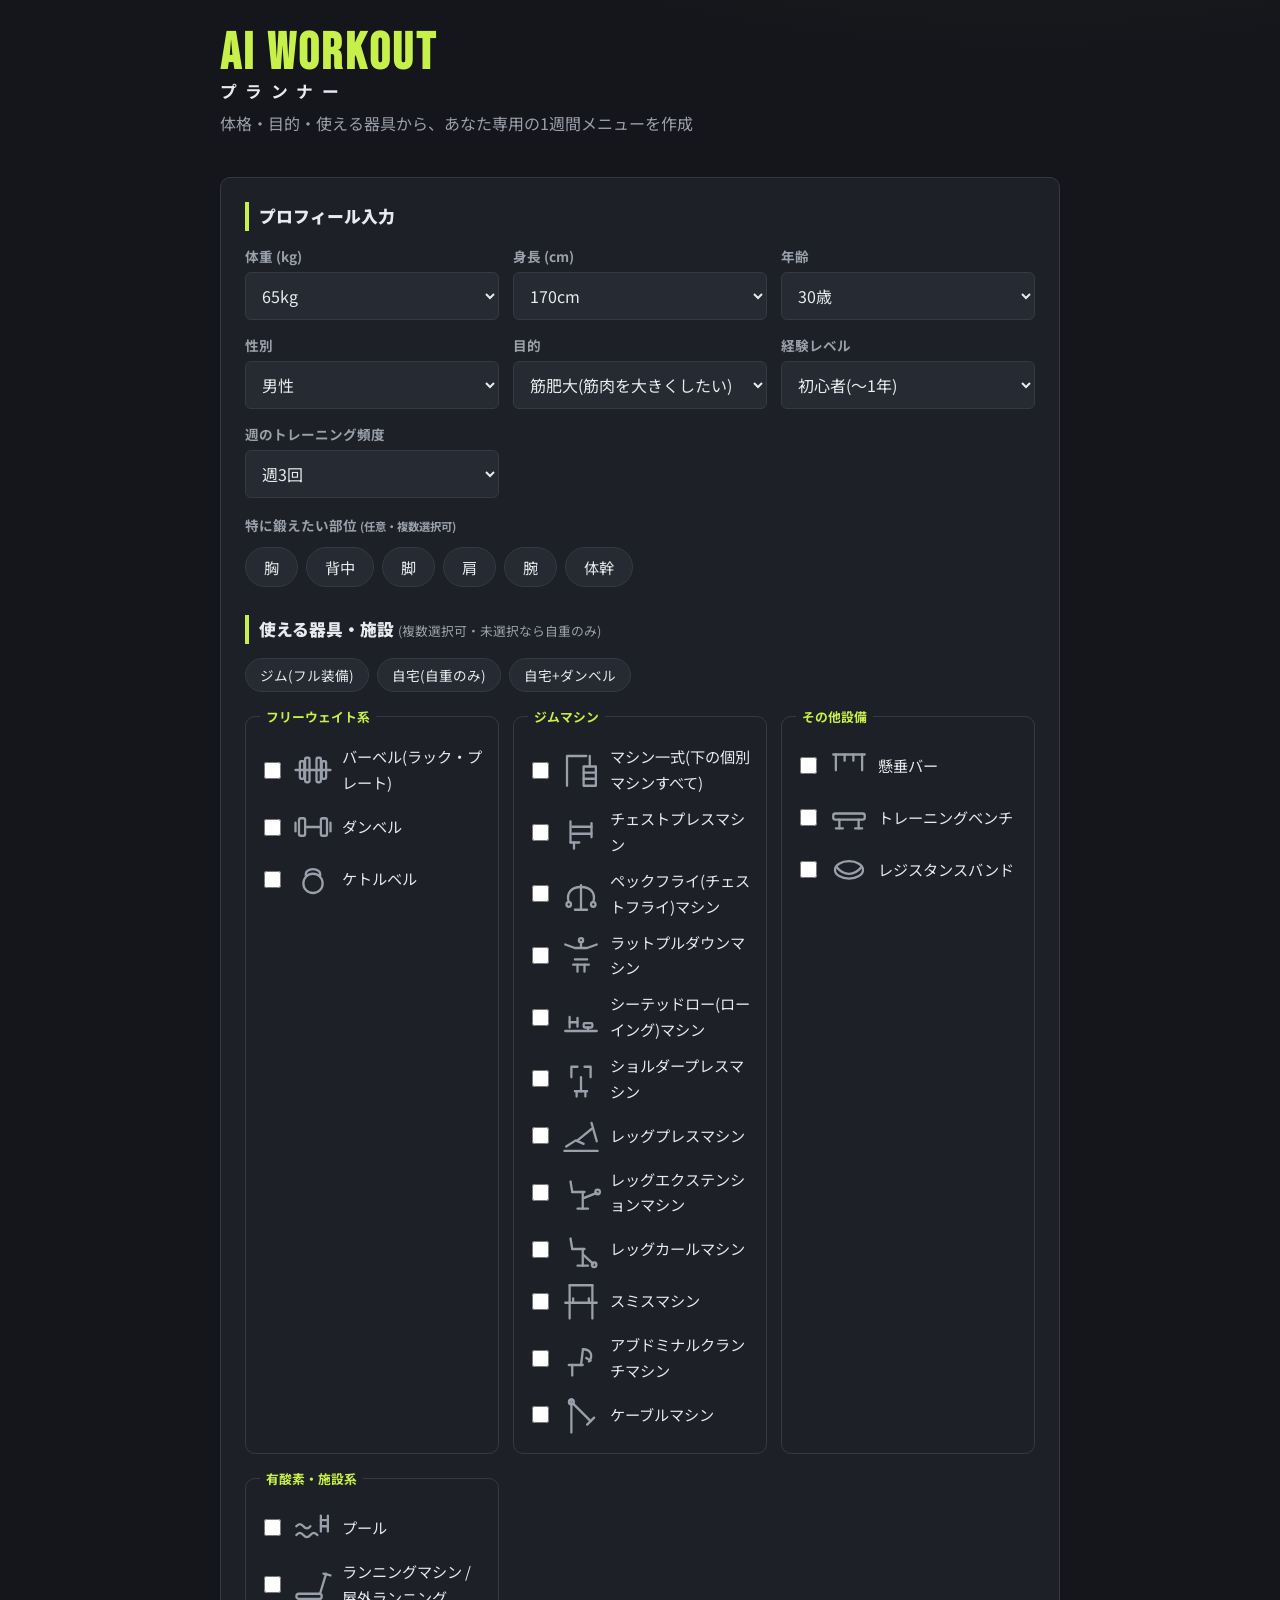
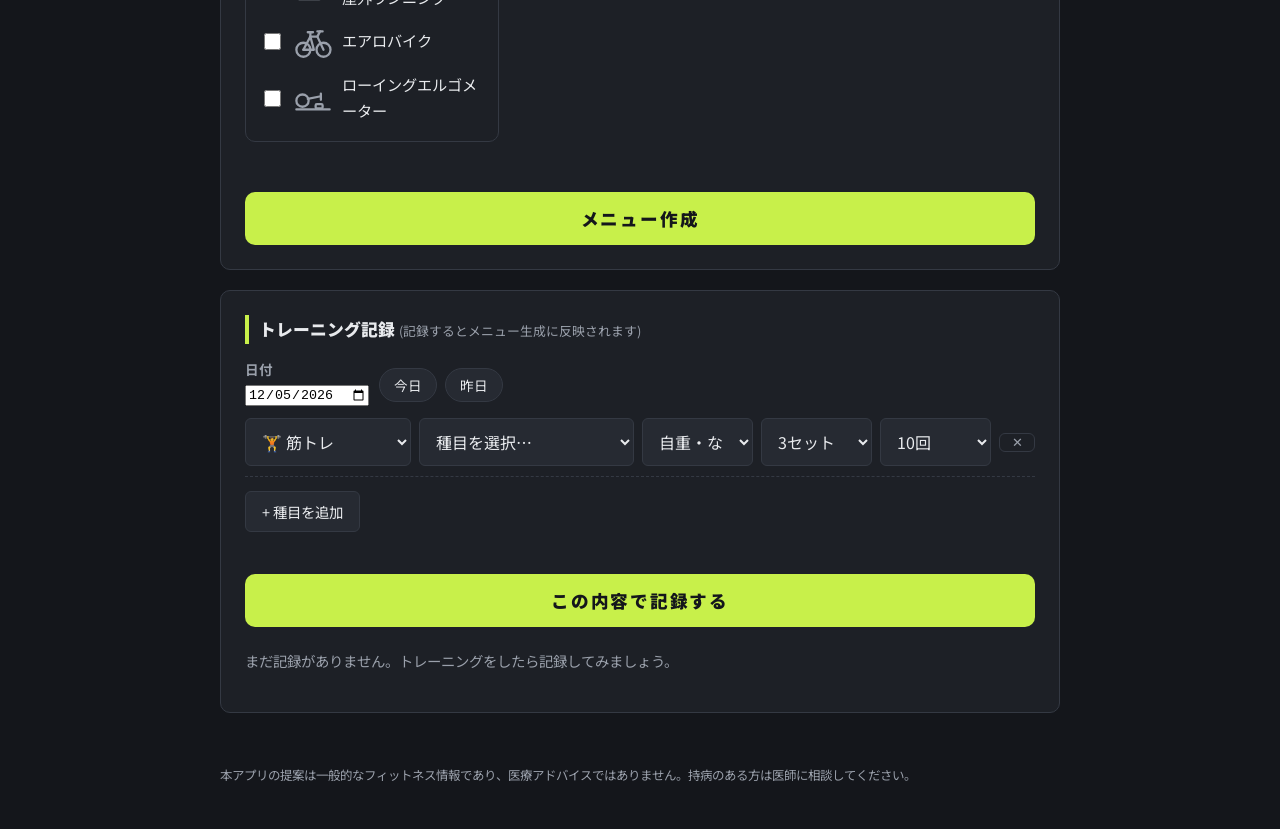
==== index.html @ 16ee168d "生成メニューへの相談・調整機能を追加(選択式・内蔵) - 結果に「メニューの相談・調整」バーを追加:   もっときつく(+1セット)/もっと楽に(−1セット、2〜6でクランプ)/   時間を短く(各日" ====
<!DOCTYPE html>
<html lang="ja">
<head>
  <meta charset="UTF-8">
  <meta name="viewport" content="width=device-width, initial-scale=1.0">
  <title>AIワークアウトプランナー | あなた専用の筋トレメニュー</title>
  <meta name="description" content="体重・身長・目的・使える器具から、AIがあなたに最適な1週間の筋トレメニューを提案します。">
  <link rel="preconnect" href="https://fonts.googleapis.com">
  <link rel="preconnect" href="https://fonts.gstatic.com" crossorigin>
  <link href="https://fonts.googleapis.com/css2?family=Bebas+Neue&family=Noto+Sans+JP:wght@400;500;700;900&display=swap" rel="stylesheet">
  <link rel="stylesheet" href="style.css?v=9">
</head>
<body>
  <header class="site-header">
    <div class="header-inner">
      <h1 class="logo"><span class="logo-en">AI WORKOUT</span><span class="logo-ja">プランナー</span></h1>
    </div>
    <p class="tagline">体格・目的・使える器具から、あなた専用の1週間メニューを作成</p>
  </header>

  <main>
    <form id="menu-form" class="panel" novalidate>
      <h2 class="panel-title">プロフィール入力</h2>

      <div class="field-grid">
        <label class="field">
          <span>体重 (kg)</span>
          <select id="weight"></select>
        </label>
        <label class="field">
          <span>身長 (cm)</span>
          <select id="height"></select>
        </label>
        <label class="field">
          <span>年齢</span>
          <select id="age"></select>
        </label>
        <label class="field">
          <span>性別</span>
          <select id="gender">
            <option value="男性">男性</option>
            <option value="女性">女性</option>
            <option value="その他・回答しない">その他・回答しない</option>
          </select>
        </label>
        <label class="field">
          <span>目的</span>
          <select id="goal">
            <option value="hypertrophy">筋肥大(筋肉を大きくしたい)</option>
            <option value="cut">減量・引き締め</option>
            <option value="strength">筋力・体力向上</option>
            <option value="health">健康維持</option>
          </select>
        </label>
        <label class="field">
          <span>経験レベル</span>
          <select id="level">
            <option value="beginner">初心者(〜1年)</option>
            <option value="intermediate">中級者(1〜3年)</option>
            <option value="advanced">上級者(3年以上)</option>
          </select>
        </label>
        <label class="field">
          <span>週のトレーニング頻度</span>
          <select id="frequency">
            <option value="1">週1回</option>
            <option value="2">週2回</option>
            <option value="3" selected>週3回</option>
            <option value="4">週4回</option>
            <option value="5">週5回</option>
            <option value="6">週6回</option>
            <option value="7">週7回</option>
          </select>
        </label>
      </div>

      <div class="field focus-field">
        <span>特に鍛えたい部位 <small>(任意・複数選択可)</small></span>
        <div id="focus-chips" class="focus-chips"></div>
      </div>

      <h2 class="panel-title">使える器具・施設 <small>(複数選択可・未選択なら自重のみ)</small></h2>
      <div id="preset-buttons" class="preset-bar"></div>
      <div id="equipment-groups" class="equipment-groups"></div>

      <p id="form-error" class="error-msg" role="alert"></p>
      <button type="submit" id="generate-btn" class="primary-btn">メニュー作成</button>
    </form>

    <section class="panel" id="log-section">
      <h2 class="panel-title">トレーニング記録 <small>(記録するとメニュー生成に反映されます)</small></h2>
      <form id="log-form" novalidate>
        <div class="log-date-wrap">
          <label class="field log-date-field">
            <span>日付</span>
            <input type="date" id="log-date">
          </label>
          <div class="date-quick">
            <button type="button" class="preset-btn" data-days-ago="0">今日</button>
            <button type="button" class="preset-btn" data-days-ago="1">昨日</button>
          </div>
        </div>
        <div id="log-entries"></div>
        <button type="button" id="log-add-row" class="secondary-btn">+ 種目を追加</button>
        <p id="log-error" class="error-msg" role="alert"></p>
        <button type="submit" class="primary-btn log-save-btn">この内容で記録する</button>
      </form>
      <div id="log-list" class="log-list"></div>
    </section>
    <datalist id="exercise-names"></datalist>

    <section id="result-section" class="panel" hidden>
      <div class="result-header">
        <h2 class="panel-title">あなたの1週間メニュー</h2>
      </div>
      <div id="result-content" class="result-content"></div>
    </section>
  </main>

  <footer class="site-footer">
    <p>本アプリの提案は一般的なフィットネス情報であり、医療アドバイスではありません。持病のある方は医師に相談してください。</p>
  </footer>

  <script type="module" src="js/app.js?v=9"></script>
</body>
</html>
---- style.css ----
/* AIワークアウトプランナー — アスレチックなダークテーマ */

:root {
  --bg: #14161b;
  --bg-panel: #1d2026;
  --bg-elevated: #262a32;
  --line: #343943;
  --text: #e8eaed;
  --text-dim: #9aa0ab;
  --accent: #c8f04a;        /* エナジーライム */
  --accent-dark: #a5cc2e;
  --accent-ink: #14161b;
  --danger: #ff6b5e;
  --ai: #7cc4ff;
  --radius: 10px;
  font-size: 16px;
}

* { box-sizing: border-box; }

html {
  /* iOS で横向き時などに文字が勝手に拡大され、レイアウト比率が崩れるのを防ぐ */
  -webkit-text-size-adjust: 100%;
  text-size-adjust: 100%;
  /* iOS Safari は body だけでは横はみ出しを抑止できないため html にも指定 */
  overflow-x: hidden;
}

body {
  margin: 0;
  /* 不意の横はみ出しでページ全体が縮小表示(細く見える)されるのを防ぐ */
  overflow-x: hidden;
  background:
    radial-gradient(1200px 500px at 80% -10%, rgba(200, 240, 74, 0.07), transparent 60%),
    var(--bg);
  color: var(--text);
  font-family: "Noto Sans JP", sans-serif;
  line-height: 1.7;
}

/* ---------- ヘッダー ---------- */

.site-header {
  max-width: 880px;
  margin: 0 auto;
  padding: 28px 20px 8px;
}

.header-inner {
  display: flex;
  align-items: flex-start;
  justify-content: space-between;
}

.logo {
  margin: 0;
  display: flex;
  flex-direction: column;
  line-height: 1;
}

.logo-en {
  font-family: "Bebas Neue", "Noto Sans JP", sans-serif;
  font-size: 3.2rem;
  letter-spacing: 0.06em;
  color: var(--accent);
}

.logo-ja {
  font-size: 1.05rem;
  font-weight: 700;
  letter-spacing: 0.5em;
  color: var(--text);
  margin-top: 4px;
}

.tagline {
  margin: 10px 0 0;
  color: var(--text-dim);
}

/* ---------- レイアウト・パネル ---------- */

main {
  max-width: 880px;
  margin: 0 auto;
  padding: 12px 20px 40px;
}

.panel {
  background: var(--bg-panel);
  border: 1px solid var(--line);
  border-radius: var(--radius);
  padding: 24px;
  margin-top: 20px;
}

.panel-title {
  font-size: 1.05rem;
  font-weight: 900;
  margin: 0 0 14px;
  padding-left: 10px;
  border-left: 4px solid var(--accent);
}
.panel-title small { font-weight: 400; color: var(--text-dim); font-size: 0.8rem; }
.panel-title + .panel-title,
.preset-bar { margin-top: 8px; }
form .panel-title:not(:first-child) { margin-top: 28px; }

/* ---------- フォーム ---------- */

.field-grid {
  display: grid;
  grid-template-columns: repeat(auto-fill, minmax(min(220px, 100%), 1fr));
  gap: 14px;
}

.field { display: flex; flex-direction: column; gap: 4px; }
.field > span { font-size: 0.85rem; font-weight: 700; color: var(--text-dim); }

/* どの入力欄も親要素より広がらない(スマホでの横はみ出し防止) */
input, select { max-width: 100%; }

input[type="number"],
input[type="password"],
select {
  background: var(--bg-elevated);
  color: var(--text);
  border: 1px solid var(--line);
  border-radius: 6px;
  padding: 10px 12px;
  font-size: 1rem;
  font-family: inherit;
}
input:focus, select:focus { outline: 2px solid var(--accent); outline-offset: -1px; }

/* 特に鍛えたい部位 */

.focus-field { margin-top: 16px; }
.focus-chips { display: flex; flex-wrap: wrap; gap: 8px; margin-top: 6px; }

.focus-chip {
  background: var(--bg-elevated);
  color: var(--text);
  border: 1px solid var(--line);
  border-radius: 999px;
  padding: 8px 18px;
  font-size: 0.95rem;
  font-family: inherit;
  cursor: pointer;
}
.focus-chip.active {
  background: var(--accent);
  color: var(--accent-ink);
  border-color: var(--accent);
  font-weight: 700;
}

/* 器具選択 */

.preset-bar { display: flex; flex-wrap: wrap; gap: 8px; margin-bottom: 14px; }

.preset-btn {
  background: var(--bg-elevated);
  color: var(--text);
  border: 1px solid var(--line);
  border-radius: 999px;
  padding: 6px 14px;
  font-size: 0.85rem;
  font-family: inherit;
  cursor: pointer;
}
.preset-btn:hover { border-color: var(--accent); color: var(--accent); }

.equipment-groups {
  display: grid;
  grid-template-columns: repeat(auto-fill, minmax(min(250px, 100%), 1fr));
  gap: 14px;
}

.equip-group {
  border: 1px solid var(--line);
  border-radius: var(--radius);
  padding: 12px 14px;
  margin: 0;
}
.equip-group legend {
  font-size: 0.8rem;
  font-weight: 700;
  color: var(--accent);
  padding: 0 6px;
}

.equip-item {
  display: flex;
  align-items: center;
  gap: 8px;
  padding: 5px 0;
  cursor: pointer;
  font-size: 0.95rem;
}
.equip-item input { accent-color: var(--accent); width: 17px; height: 17px; flex-shrink: 0; }
.equip-icon {
  width: 42px;
  height: 42px;
  flex-shrink: 0;
  color: var(--text-dim);
  display: flex;
  align-items: center;
  justify-content: center;
}
.equip-icon svg { width: 100%; height: 100%; }
.equip-item:has(input:checked) .equip-icon { color: var(--accent); }
.equip-text { flex: 1; }
/* チェック時に行をハイライトして選択状態を分かりやすく */
.equip-item:has(input:checked) {
  background: rgba(200, 240, 74, 0.1);
  border-radius: 6px;
  margin: 0 -6px;
  padding: 5px 6px;
}

/* ボタン */

.primary-btn {
  display: block;
  width: 100%;
  margin-top: 22px;
  background: var(--accent);
  color: var(--accent-ink);
  border: none;
  border-radius: var(--radius);
  padding: 14px;
  font-size: 1.1rem;
  font-weight: 900;
  font-family: inherit;
  letter-spacing: 0.1em;
  cursor: pointer;
}
.primary-btn:hover { background: var(--accent-dark); }
.primary-btn:disabled { opacity: 0.5; cursor: wait; }

.secondary-btn {
  background: var(--bg-elevated);
  color: var(--text);
  border: 1px solid var(--line);
  border-radius: 6px;
  padding: 9px 16px;
  font-family: inherit;
  font-size: 0.9rem;
  cursor: pointer;
}
.secondary-btn:hover { border-color: var(--accent); }

.error-msg { color: var(--danger); font-weight: 700; min-height: 1em; margin: 12px 0 0; }

/* ---------- 結果表示 ---------- */

.result-header { display: flex; align-items: center; justify-content: space-between; gap: 10px; }

.summary-cards { display: flex; gap: 12px; flex-wrap: wrap; margin-bottom: 6px; }

.card {
  flex: 1 1 160px;
  background: var(--bg-elevated);
  border: 1px solid var(--line);
  border-radius: var(--radius);
  padding: 14px 16px;
  display: flex;
  flex-direction: column;
}
.card-label { font-size: 0.75rem; color: var(--text-dim); font-weight: 700; }
.card-value { font-family: "Bebas Neue", sans-serif; font-size: 2.2rem; color: var(--accent); line-height: 1.1; }
.card-value.small { font-family: "Noto Sans JP", sans-serif; font-size: 1.15rem; font-weight: 900; color: var(--text); padding-top: 8px; }
.card-sub { font-size: 0.8rem; color: var(--text-dim); }

.day-block { margin-top: 20px; }
.day-block h3 {
  font-size: 1rem;
  margin: 0 0 8px;
  color: var(--accent);
  border-bottom: 1px solid var(--line);
  padding-bottom: 6px;
}

.result-content table {
  width: 100%;
  border-collapse: collapse;
  font-size: 0.92rem;
  margin: 8px 0;
}
.result-content th, .result-content td {
  text-align: left;
  padding: 8px 10px;
  border-bottom: 1px solid var(--line);
  overflow-wrap: anywhere;
}
.result-content th { color: var(--text-dim); font-size: 0.8rem; }
.result-content tr:hover td { background: rgba(255, 255, 255, 0.02); }

.focus-note {
  background: rgba(200, 240, 74, 0.07);
  border-left: 3px solid var(--accent);
  padding: 8px 12px;
  border-radius: 0 6px 6px 0;
  font-size: 0.88rem;
  margin: 10px 0 4px;
}
.focus-star { color: var(--accent); }

/* メニューの相談・調整バー */
.consult-bar {
  background: var(--bg-elevated);
  border: 1px solid var(--line);
  border-radius: var(--radius);
  padding: 12px 14px;
  margin: 14px 0 4px;
}
.consult-label { font-size: 0.85rem; font-weight: 700; color: var(--text-dim); }
.consult-btns { display: flex; flex-wrap: wrap; gap: 8px; margin-top: 8px; }
.consult-btn {
  background: var(--bg-panel);
  color: var(--text);
  border: 1px solid var(--line);
  border-radius: 999px;
  padding: 7px 14px;
  font-size: 0.88rem;
  font-family: inherit;
  cursor: pointer;
}
.consult-btn:hover { border-color: var(--accent); color: var(--accent); }
.consult-hint { margin: 8px 0 0; font-size: 0.78rem; color: var(--text-dim); }

/* 種目の差し替えボタン */
.swap-btn {
  background: transparent;
  color: var(--text-dim);
  border: 1px solid var(--line);
  border-radius: 50%;
  width: 26px;
  height: 26px;
  font-size: 0.85rem;
  line-height: 1;
  cursor: pointer;
  vertical-align: middle;
}
.swap-btn:hover { color: var(--accent); border-color: var(--accent); }

.day-record-btn { margin-top: 10px; }

.cardio-note {
  background: rgba(124, 196, 255, 0.08);
  border-left: 3px solid var(--ai);
  padding: 8px 12px;
  border-radius: 0 6px 6px 0;
  font-size: 0.92rem;
}

.advice ul { padding-left: 20px; margin: 6px 0; }
.advice li { margin: 6px 0; }

.result-content h2, .result-content h3 { color: var(--accent); margin: 20px 0 8px; }
.result-content h4 { margin: 14px 0 6px; }
.result-content p { margin: 8px 0; }

/* ---------- トレーニング記録 ---------- */

.log-date-wrap {
  display: flex;
  align-items: flex-end;
  gap: 10px;
  flex-wrap: wrap;
  margin-bottom: 12px;
}
.log-date-field { max-width: 220px; }
.date-quick { display: flex; gap: 8px; padding-bottom: 4px; }

.log-row {
  display: flex;
  flex-wrap: wrap;
  align-items: center;
  gap: 8px;
  margin-bottom: 10px;
  padding-bottom: 10px;
  border-bottom: 1px dashed var(--line);
}
.log-row input,
.log-row select { min-width: 0; }
.log-track { flex: 0 0 auto; }
.log-name,
.log-name-custom { flex: 1 1 160px; }
.log-fields { display: flex; flex-wrap: wrap; gap: 8px; flex: 2 1 240px; min-width: 0; }
/* width: 0 + flex-grow で行幅を等分する。
   iOS Safari は入力欄の固有幅(約150px)を min-width: 0 だけでは縮めず、
   3欄合計が画面幅を超えてページ全体が縮小表示される原因になっていた */
.log-fields input,
.log-fields select { flex: 1 1 0; width: 0; min-width: 0; }

.row-delete {
  background: transparent;
  color: var(--text-dim);
  border: 1px solid var(--line);
  border-radius: 6px;
  width: 36px;
  cursor: pointer;
}
.row-delete:hover { color: var(--danger); border-color: var(--danger); }

#log-add-row { margin-top: 4px; }
.log-save-btn { margin-top: 14px; }

.log-list { margin-top: 22px; }
.log-list-title { font-size: 0.9rem; color: var(--text-dim); margin: 0 0 8px; }
.log-empty { color: var(--text-dim); font-size: 0.9rem; }

.log-item {
  display: flex;
  align-items: center;
  gap: 10px;
  background: var(--bg-elevated);
  border: 1px solid var(--line);
  border-radius: var(--radius);
  padding: 10px 12px;
  margin-bottom: 8px;
}
.log-item-body { flex: 1; min-width: 0; overflow-wrap: anywhere; }
.log-item-date { font-weight: 700; color: var(--accent); margin-right: 10px; }
.log-item-summary { font-size: 0.88rem; color: var(--text-dim); }
.log-item-delete { flex-shrink: 0; height: 32px; }

.history-summary {
  background: rgba(200, 240, 74, 0.07);
  border: 1px solid rgba(200, 240, 74, 0.3);
  border-radius: var(--radius);
  padding: 12px 16px;
  margin: 14px 0 4px;
  font-size: 0.9rem;
}
.history-summary ul { margin: 6px 0 0; padding-left: 18px; }
.history-summary li { margin: 2px 0; }

.ex-note { color: var(--ai); font-size: 0.78rem; }

.rep-scheme {
  background: var(--bg-elevated);
  border-left: 3px solid var(--accent);
  padding: 10px 14px;
  border-radius: 0 6px 6px 0;
  font-size: 0.88rem;
  color: var(--text-dim);
  margin: 14px 0 4px;
}

@media (max-width: 560px) {
  .log-name,
  .log-name-custom { flex-basis: 100%; }
  .log-fields { flex-basis: 100%; }
}

/* ---------- フッター ---------- */

.site-footer {
  max-width: 880px;
  margin: 0 auto;
  padding: 0 20px 30px;
  color: var(--text-dim);
  font-size: 0.78rem;
}

@media (max-width: 560px) {
  .logo-en { font-size: 2.4rem; }
  .panel { padding: 18px 14px; }
}
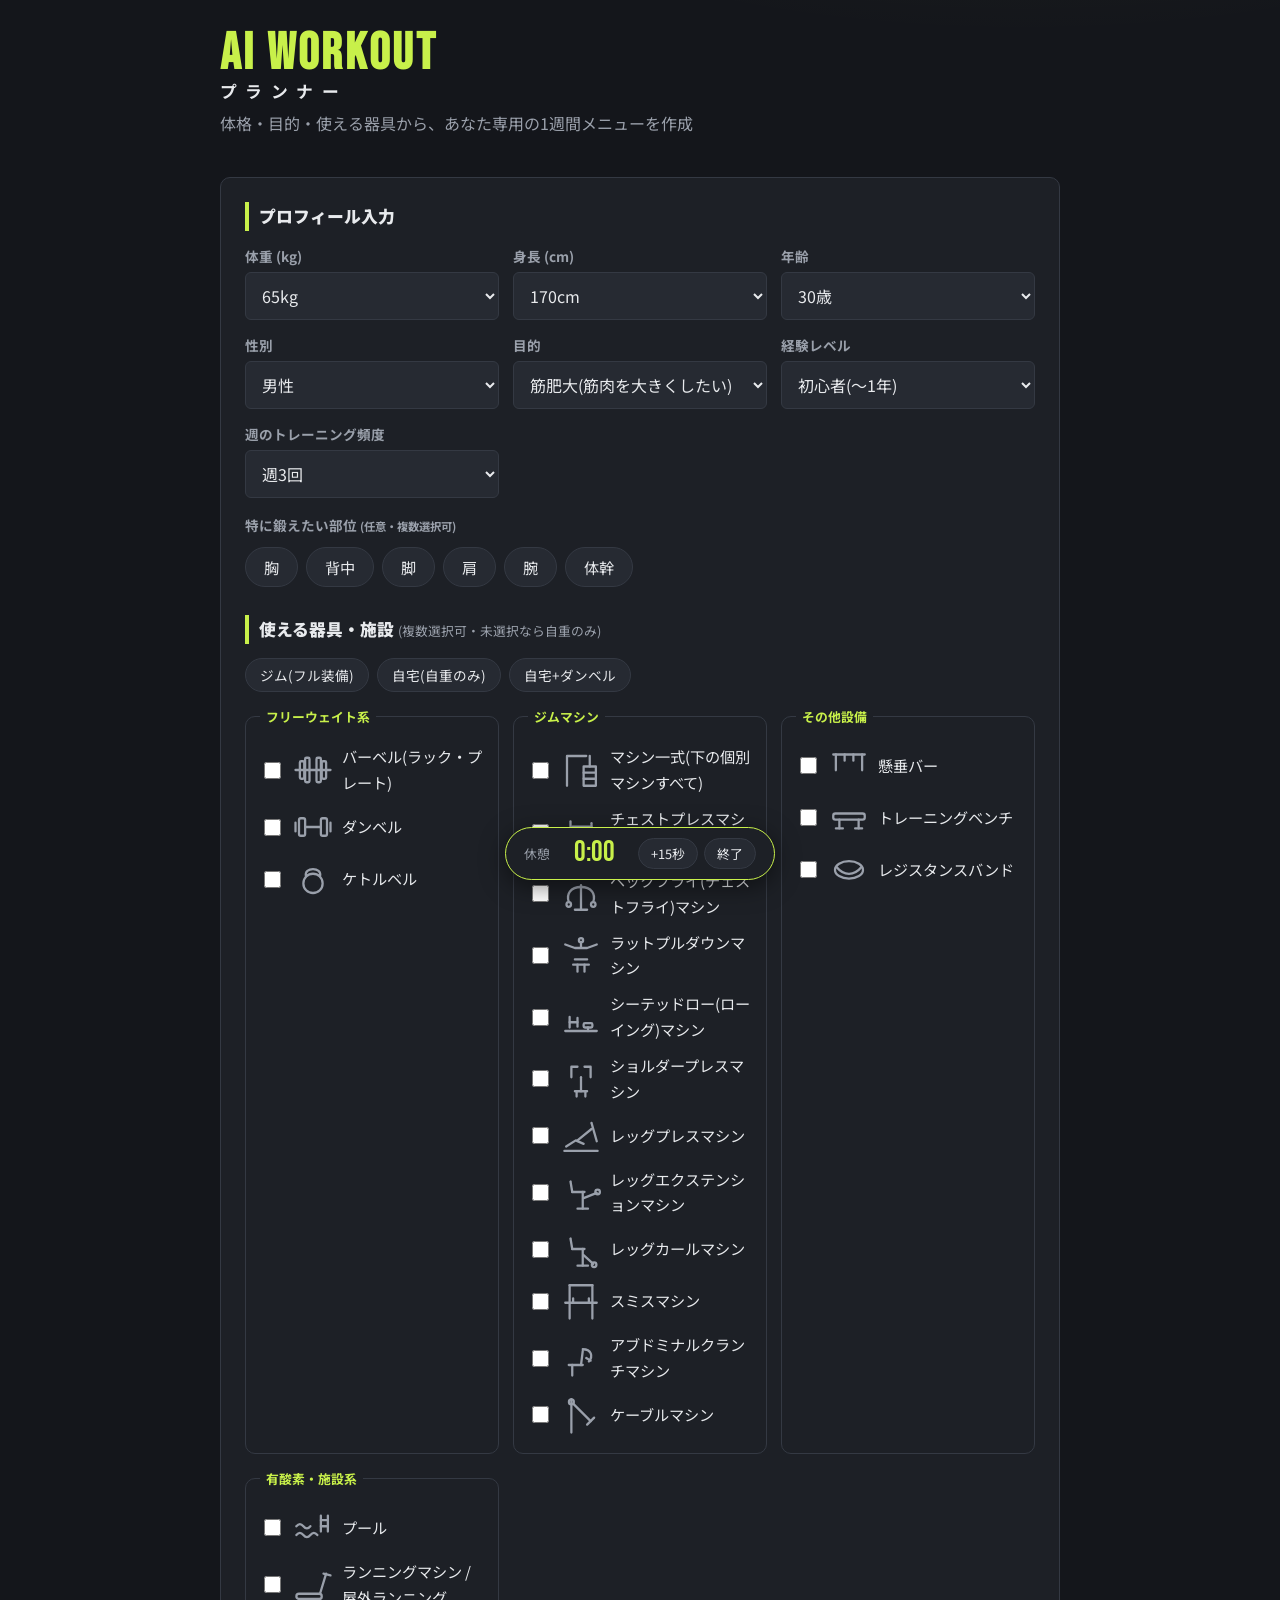
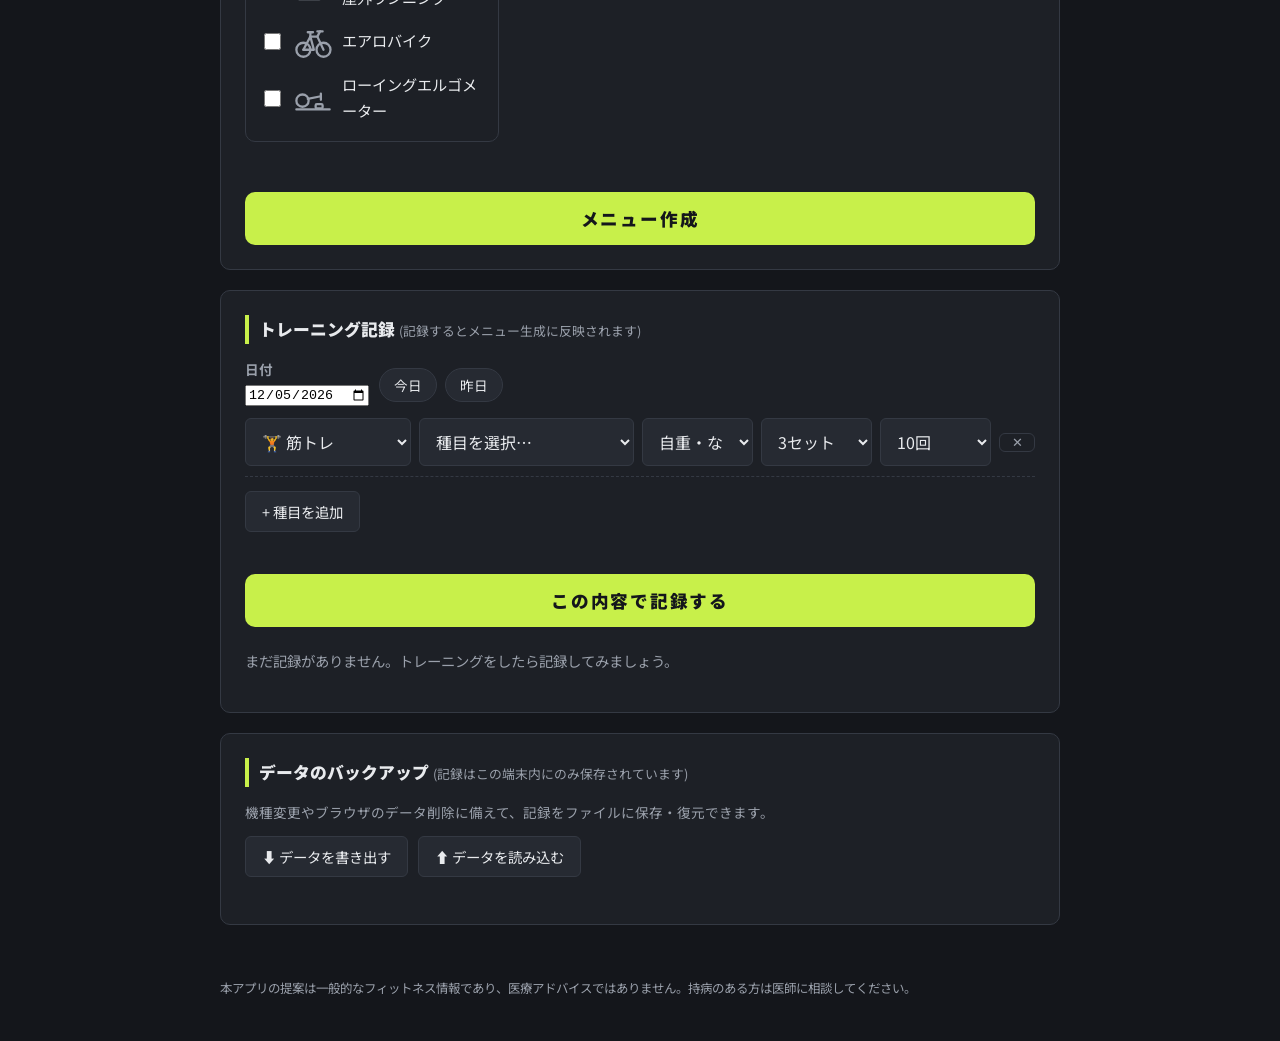
==== commit c93d7313: "提案機能を一括追加: 進捗可視化・PWA・タイマー・解説など - プロフィールの記憶: 前回入力(体格/目的/器具/強化部位)を保存し次回復元 - 進捗・可視化セクション: 総回数/連続週/今週のサマ" ====
--- a/index.html
+++ b/index.html
@@ -5,10 +5,17 @@
   <meta name="viewport" content="width=device-width, initial-scale=1.0">
   <title>AIワークアウトプランナー | あなた専用の筋トレメニュー</title>
   <meta name="description" content="体重・身長・目的・使える器具から、AIがあなたに最適な1週間の筋トレメニューを提案します。">
+  <meta name="theme-color" content="#14161b">
+  <link rel="manifest" href="manifest.webmanifest">
+  <link rel="icon" href="icon.svg" type="image/svg+xml">
+  <link rel="apple-touch-icon" href="icon.svg">
+  <meta name="apple-mobile-web-app-capable" content="yes">
+  <meta name="apple-mobile-web-app-status-bar-style" content="black-translucent">
+  <meta name="apple-mobile-web-app-title" content="ワークアウト">
   <link rel="preconnect" href="https://fonts.googleapis.com">
   <link rel="preconnect" href="https://fonts.gstatic.com" crossorigin>
   <link href="https://fonts.googleapis.com/css2?family=Bebas+Neue&family=Noto+Sans+JP:wght@400;500;700;900&display=swap" rel="stylesheet">
-  <link rel="stylesheet" href="style.css?v=9">
+  <link rel="stylesheet" href="style.css?v=10">
 </head>
 <body>
   <header class="site-header">
@@ -109,6 +116,42 @@
     </section>
     <datalist id="exercise-names"></datalist>
 
+    <section class="panel" id="progress-section" hidden>
+      <h2 class="panel-title">進捗・記録の可視化</h2>
+
+      <div id="streak-cards" class="summary-cards"></div>
+      <div id="badges" class="badges"></div>
+
+      <h3 class="sub-title">トレーニングカレンダー(直近8週)</h3>
+      <div id="calendar" class="calendar"></div>
+
+      <h3 class="sub-title">種目の重量推移</h3>
+      <select id="chart-exercise" class="chart-select" aria-label="グラフに表示する種目"></select>
+      <div id="exercise-chart" class="chart-box"></div>
+
+      <h3 class="sub-title">体重の推移</h3>
+      <form id="bodyweight-form" class="bw-form">
+        <select id="bw-date-quick" aria-label="日付">
+          <option value="0">今日</option>
+          <option value="1">昨日</option>
+        </select>
+        <select id="bw-value" aria-label="体重"></select>
+        <button type="submit" class="secondary-btn">体重を記録</button>
+      </form>
+      <div id="bodyweight-chart" class="chart-box"></div>
+    </section>
+
+    <section class="panel" id="backup-section">
+      <h2 class="panel-title">データのバックアップ <small>(記録はこの端末内にのみ保存されています)</small></h2>
+      <p class="backup-desc">機種変更やブラウザのデータ削除に備えて、記録をファイルに保存・復元できます。</p>
+      <div class="backup-btns">
+        <button type="button" id="export-btn" class="secondary-btn">⬇ データを書き出す</button>
+        <button type="button" id="import-btn" class="secondary-btn">⬆ データを読み込む</button>
+        <input type="file" id="import-file" accept="application/json" hidden>
+      </div>
+      <p id="backup-msg" class="backup-msg"></p>
+    </section>
+
     <section id="result-section" class="panel" hidden>
       <div class="result-header">
         <h2 class="panel-title">あなたの1週間メニュー</h2>
@@ -121,6 +164,15 @@
     <p>本アプリの提案は一般的なフィットネス情報であり、医療アドバイスではありません。持病のある方は医師に相談してください。</p>
   </footer>
 
-  <script type="module" src="js/app.js?v=9"></script>
+  <div id="rest-timer" class="rest-timer" hidden>
+    <span class="rest-timer-label">休憩</span>
+    <span id="rest-timer-time" class="rest-timer-time">0:00</span>
+    <div class="rest-timer-actions">
+      <button type="button" id="rest-add" class="rest-mini">+15秒</button>
+      <button type="button" id="rest-close" class="rest-mini">終了</button>
+    </div>
+  </div>
+
+  <script type="module" src="js/app.js?v=10"></script>
 </body>
 </html>
--- a/style.css
+++ b/style.css
@@ -471,3 +471,104 @@
   .logo-en { font-size: 2.4rem; }
   .panel { padding: 18px 14px; }
 }
+
+/* ---------- 進捗・可視化 ---------- */
+.sub-title { font-size: 0.95rem; font-weight: 700; color: var(--text); margin: 22px 0 8px; }
+
+.badges { display: flex; flex-wrap: wrap; gap: 8px; margin-top: 10px; }
+.badge-chip {
+  font-size: 0.82rem;
+  border-radius: 999px;
+  padding: 6px 12px;
+  border: 1px solid var(--line);
+}
+.badge-chip.got { background: rgba(200, 240, 74, 0.12); color: var(--accent); border-color: var(--accent); }
+.badge-chip.locked { color: var(--text-dim); opacity: 0.55; }
+
+.calendar { font-size: 0.8rem; }
+.cal-head, .cal-row { display: grid; grid-template-columns: repeat(7, 1fr); gap: 4px; }
+.cal-head { margin-bottom: 4px; }
+.cal-head span { text-align: center; color: var(--text-dim); font-size: 0.72rem; }
+.cal-row { margin-bottom: 4px; }
+.cal-cell {
+  aspect-ratio: 1 / 1;
+  display: flex;
+  align-items: center;
+  justify-content: center;
+  border-radius: 5px;
+  font-size: 0.72rem;
+  font-weight: 700;
+  color: var(--accent-ink);
+}
+.cal-cell.rest { background: var(--bg-elevated); color: var(--text-dim); }
+.cal-cell.done { background: var(--accent); }
+.cal-cell.future { background: transparent; border: 1px dashed var(--line); }
+.cal-cell.today { outline: 2px solid var(--ai); outline-offset: -2px; }
+
+.chart-select { margin-bottom: 8px; }
+.chart-box { background: var(--bg-elevated); border: 1px solid var(--line); border-radius: var(--radius); padding: 10px; }
+.line-chart { width: 100%; height: auto; display: block; }
+.chart-empty { color: var(--text-dim); font-size: 0.85rem; text-align: center; padding: 20px 0; margin: 0; }
+
+.bw-form { display: flex; flex-wrap: wrap; gap: 8px; align-items: center; margin-bottom: 10px; }
+.bw-form select { flex: 0 1 auto; }
+
+/* ---------- バックアップ ---------- */
+.backup-desc { font-size: 0.85rem; color: var(--text-dim); margin: 0 0 12px; }
+.backup-btns { display: flex; flex-wrap: wrap; gap: 10px; }
+.backup-msg { font-size: 0.85rem; margin: 10px 0 0; min-height: 1em; }
+.backup-msg.ok { color: var(--accent); }
+.backup-msg.error { color: var(--danger); }
+
+/* ---------- ウォームアップ/フォーム解説 ---------- */
+.prep { margin: 8px 0; font-size: 0.88rem; }
+.prep summary { cursor: pointer; color: var(--text-dim); font-weight: 700; }
+.prep ul { margin: 8px 0 4px; padding-left: 20px; }
+.prep li { margin: 3px 0; color: var(--text-dim); }
+
+.info-btn, .rest-btn {
+  background: transparent;
+  border: 1px solid var(--line);
+  border-radius: 50%;
+  width: 24px;
+  height: 24px;
+  font-size: 0.8rem;
+  line-height: 1;
+  color: var(--text-dim);
+  cursor: pointer;
+  vertical-align: middle;
+}
+.info-btn:hover, .rest-btn:hover { color: var(--accent); border-color: var(--accent); }
+.ex-tip { color: var(--text-dim); }
+.tip-row td { background: rgba(124, 196, 255, 0.05); }
+
+/* ---------- 休憩タイマー(フローティング) ---------- */
+.rest-timer {
+  position: fixed;
+  left: 50%;
+  bottom: 20px;
+  transform: translateX(-50%);
+  z-index: 50;
+  display: flex;
+  align-items: center;
+  gap: 12px;
+  background: var(--bg-panel);
+  border: 1px solid var(--accent);
+  border-radius: 999px;
+  padding: 10px 18px;
+  box-shadow: 0 6px 24px rgba(0, 0, 0, 0.5);
+}
+.rest-timer-label { font-size: 0.8rem; color: var(--text-dim); }
+.rest-timer-time { font-family: "Bebas Neue", sans-serif; font-size: 1.8rem; color: var(--accent); line-height: 1; min-width: 64px; text-align: center; }
+.rest-timer-actions { display: flex; gap: 6px; }
+.rest-mini {
+  background: var(--bg-elevated);
+  color: var(--text);
+  border: 1px solid var(--line);
+  border-radius: 999px;
+  padding: 5px 12px;
+  font-size: 0.8rem;
+  font-family: inherit;
+  cursor: pointer;
+}
+.rest-mini:hover { border-color: var(--accent); }
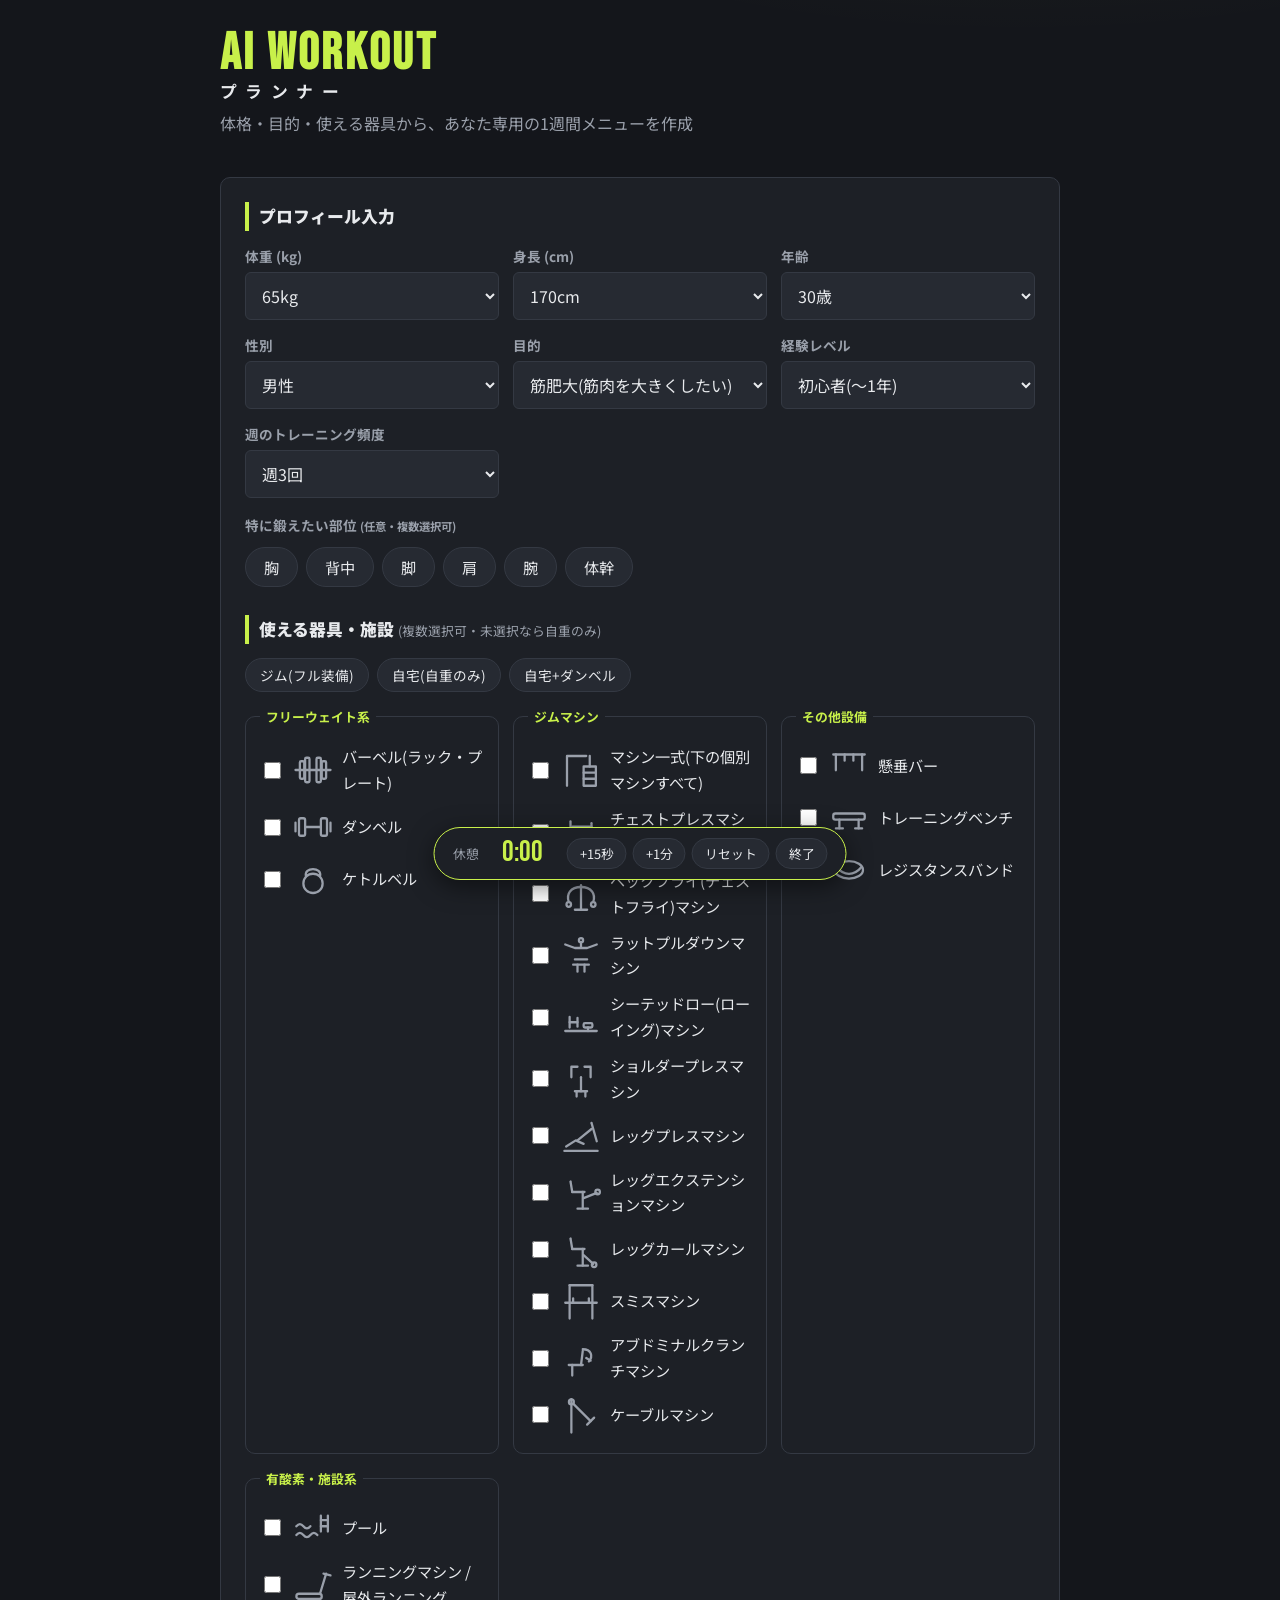
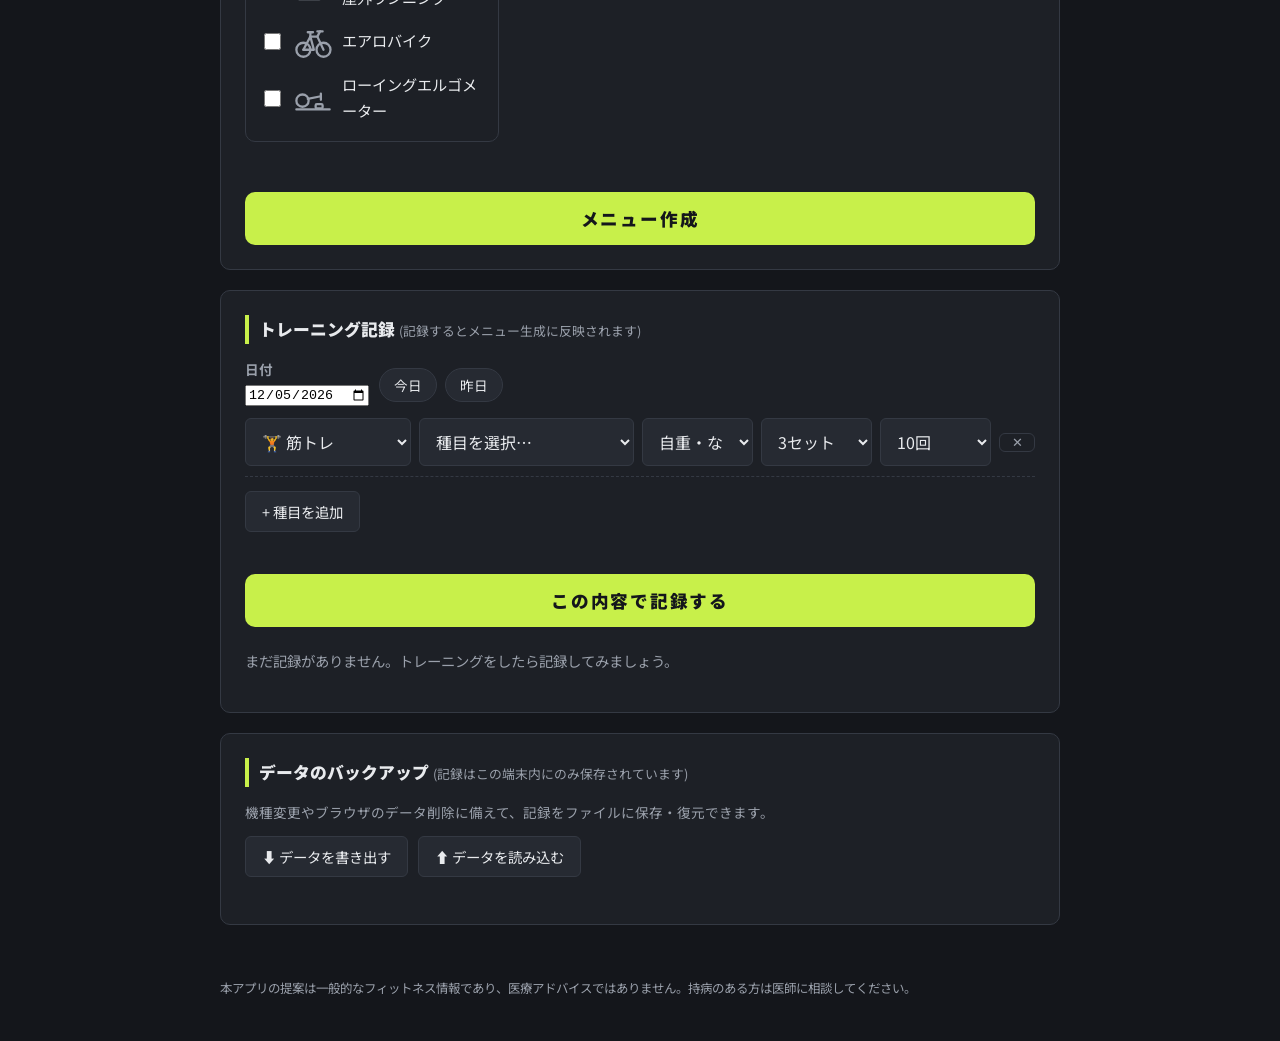
==== commit e0c910c8: "休憩タイマーにリセット・+1分ボタンを追加 - 「リセット」で開始時の秒数に戻して再カウント - 「+1分」を追加(既存の+15秒に加えて1分単位で延長) - タイマー制御を tickRest/add" ====
--- a/index.html
+++ b/index.html
@@ -15,7 +15,7 @@
   <link rel="preconnect" href="https://fonts.googleapis.com">
   <link rel="preconnect" href="https://fonts.gstatic.com" crossorigin>
   <link href="https://fonts.googleapis.com/css2?family=Bebas+Neue&family=Noto+Sans+JP:wght@400;500;700;900&display=swap" rel="stylesheet">
-  <link rel="stylesheet" href="style.css?v=10">
+  <link rel="stylesheet" href="style.css?v=11">
 </head>
 <body>
   <header class="site-header">
@@ -169,10 +169,12 @@
     <span id="rest-timer-time" class="rest-timer-time">0:00</span>
     <div class="rest-timer-actions">
       <button type="button" id="rest-add" class="rest-mini">+15秒</button>
+      <button type="button" id="rest-add-min" class="rest-mini">+1分</button>
+      <button type="button" id="rest-reset" class="rest-mini">リセット</button>
       <button type="button" id="rest-close" class="rest-mini">終了</button>
     </div>
   </div>
 
-  <script type="module" src="js/app.js?v=10"></script>
+  <script type="module" src="js/app.js?v=11"></script>
 </body>
 </html>
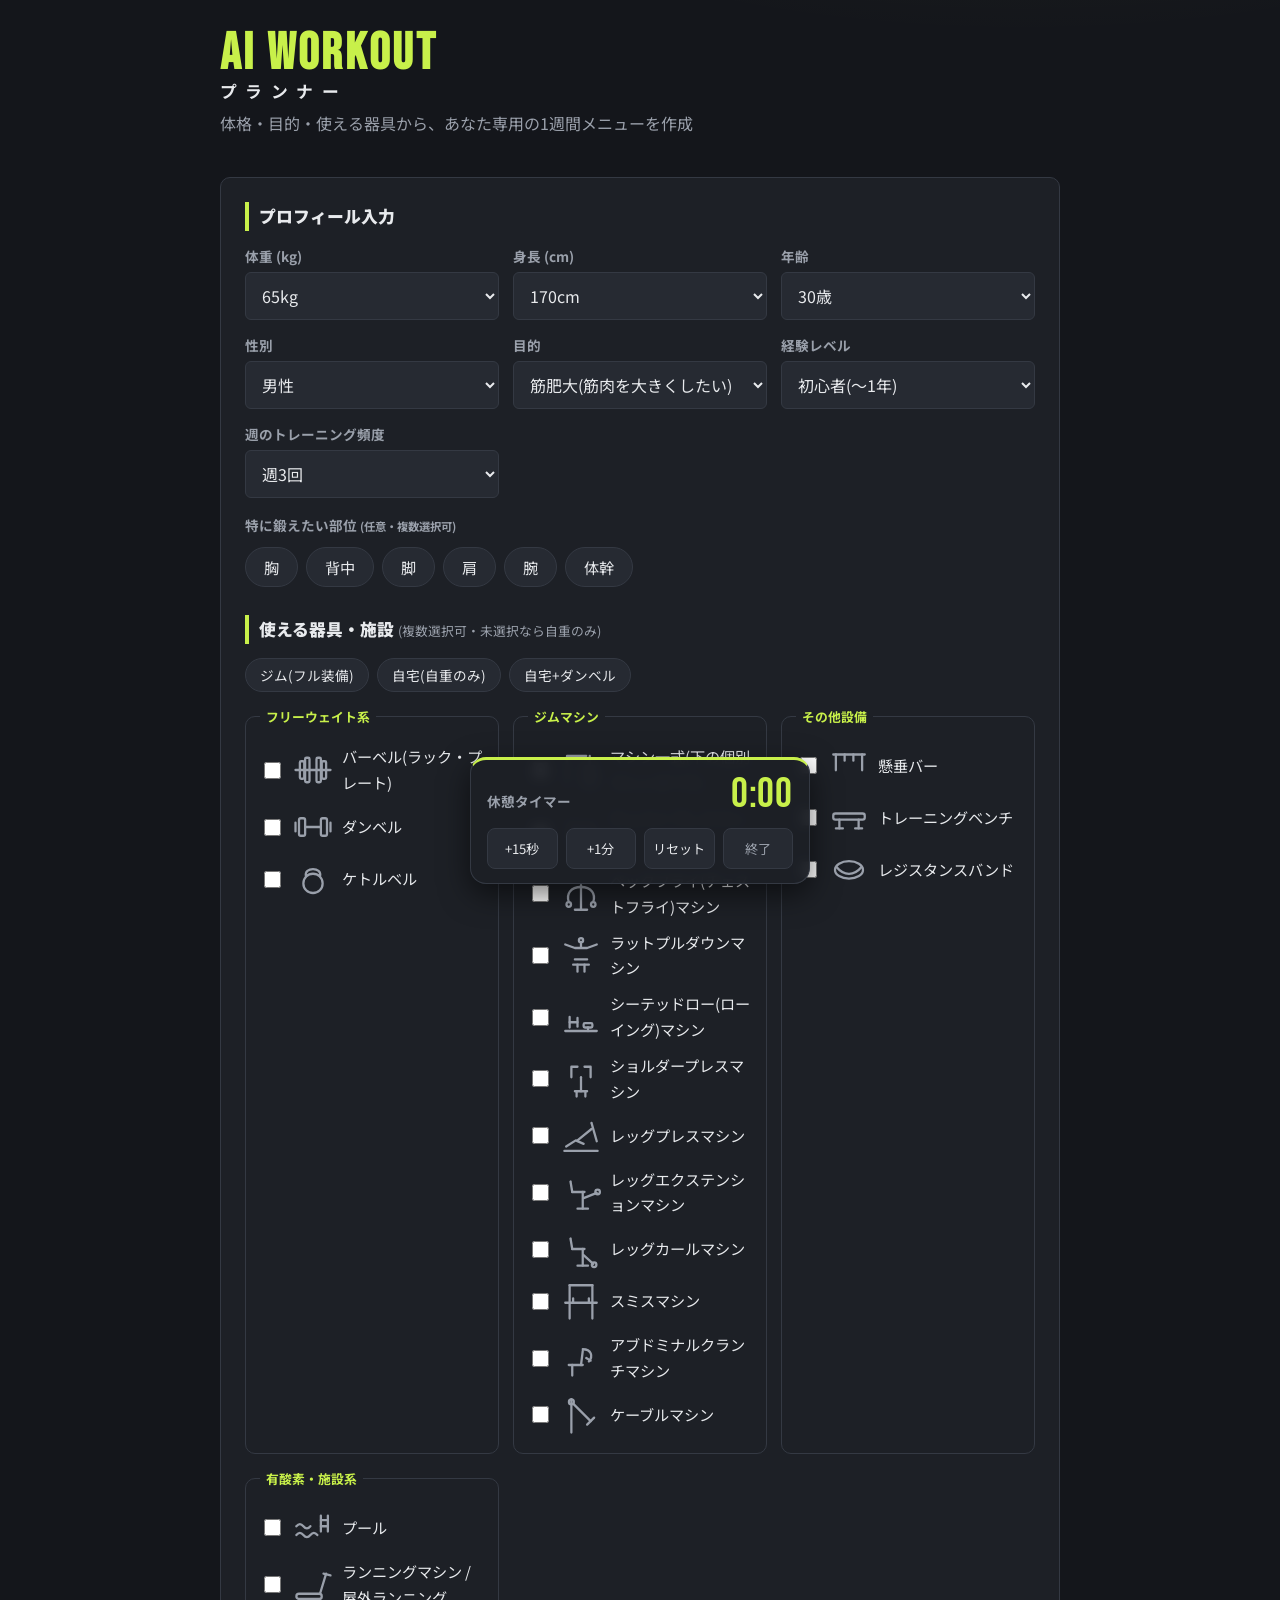
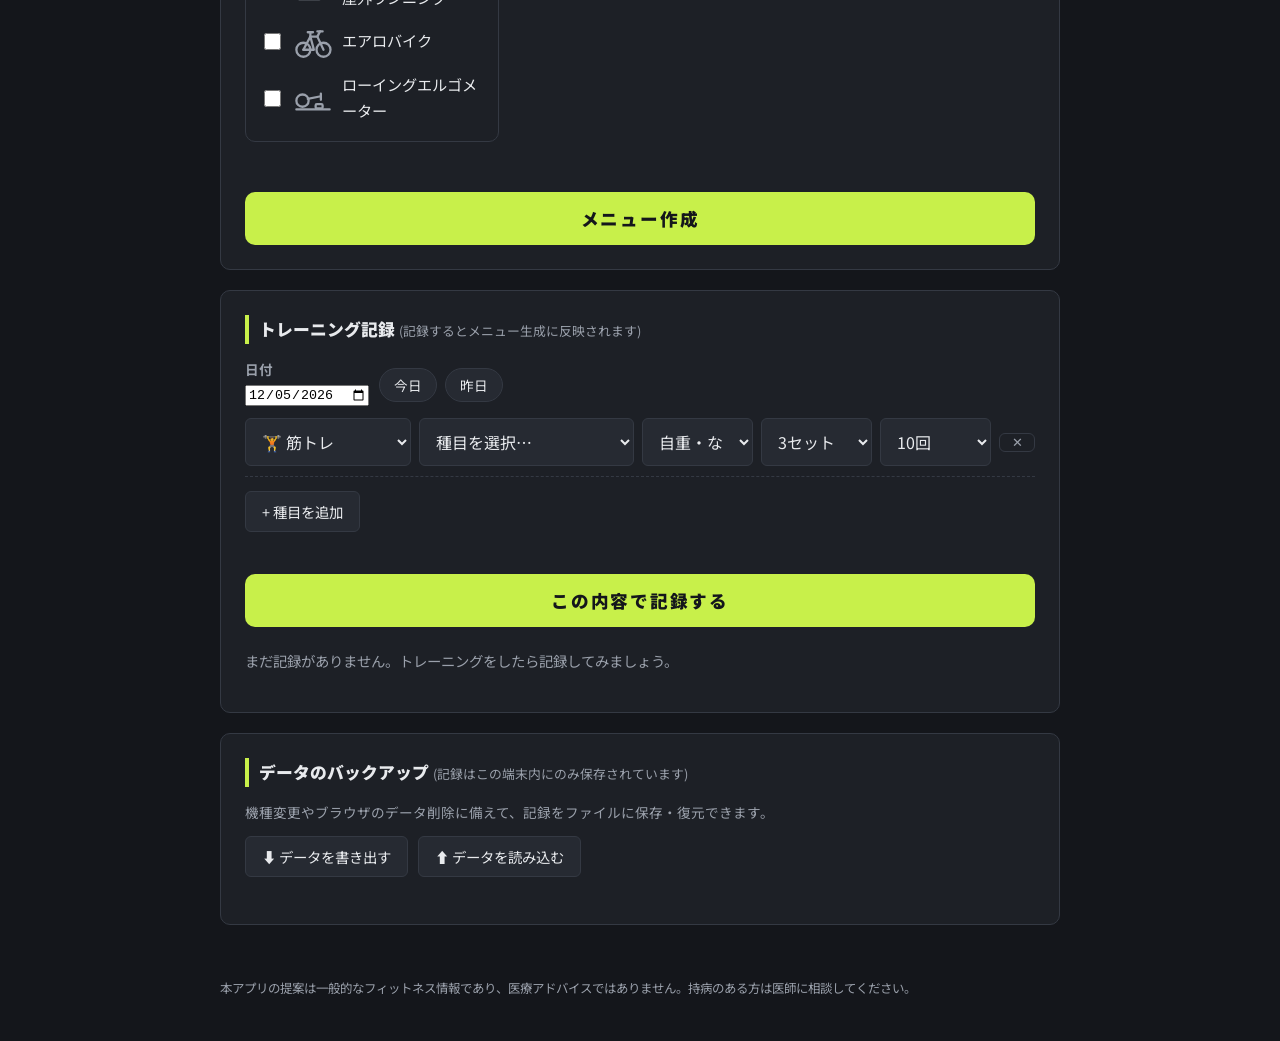
==== commit e066c5a6: "休憩タイマーのデザイン刷新と画面下に隠れる問題を修正 - iOS のセーフエリア(ホームバー)を bottom に加味し、下スクロール時に   タイマーが画面下に隠れないように修正(env(safe-" ====
--- a/index.html
+++ b/index.html
@@ -15,7 +15,7 @@
   <link rel="preconnect" href="https://fonts.googleapis.com">
   <link rel="preconnect" href="https://fonts.gstatic.com" crossorigin>
   <link href="https://fonts.googleapis.com/css2?family=Bebas+Neue&family=Noto+Sans+JP:wght@400;500;700;900&display=swap" rel="stylesheet">
-  <link rel="stylesheet" href="style.css?v=11">
+  <link rel="stylesheet" href="style.css?v=12">
 </head>
 <body>
   <header class="site-header">
@@ -165,16 +165,18 @@
   </footer>
 
   <div id="rest-timer" class="rest-timer" hidden>
-    <span class="rest-timer-label">休憩</span>
-    <span id="rest-timer-time" class="rest-timer-time">0:00</span>
+    <div class="rest-timer-main">
+      <span class="rest-timer-label">休憩タイマー</span>
+      <span id="rest-timer-time" class="rest-timer-time">0:00</span>
+    </div>
     <div class="rest-timer-actions">
       <button type="button" id="rest-add" class="rest-mini">+15秒</button>
       <button type="button" id="rest-add-min" class="rest-mini">+1分</button>
       <button type="button" id="rest-reset" class="rest-mini">リセット</button>
-      <button type="button" id="rest-close" class="rest-mini">終了</button>
+      <button type="button" id="rest-close" class="rest-mini rest-close">終了</button>
     </div>
   </div>
 
-  <script type="module" src="js/app.js?v=11"></script>
+  <script type="module" src="js/app.js?v=12"></script>
 </body>
 </html>
--- a/style.css
+++ b/style.css
@@ -546,29 +546,49 @@
 .rest-timer {
   position: fixed;
   left: 50%;
-  bottom: 20px;
+  /* iOS のホームバー(セーフエリア)分を加味して、画面下に隠れないようにする */
+  bottom: calc(env(safe-area-inset-bottom, 0px) + 16px);
   transform: translateX(-50%);
   z-index: 50;
-  display: flex;
-  align-items: center;
+  width: min(340px, calc(100vw - 24px));
+  display: flex;
+  flex-direction: column;
   gap: 12px;
-  background: var(--bg-panel);
-  border: 1px solid var(--accent);
-  border-radius: 999px;
-  padding: 10px 18px;
-  box-shadow: 0 6px 24px rgba(0, 0, 0, 0.5);
-}
-.rest-timer-label { font-size: 0.8rem; color: var(--text-dim); }
-.rest-timer-time { font-family: "Bebas Neue", sans-serif; font-size: 1.8rem; color: var(--accent); line-height: 1; min-width: 64px; text-align: center; }
-.rest-timer-actions { display: flex; gap: 6px; }
+  background: rgba(29, 32, 38, 0.96);
+  backdrop-filter: blur(6px);
+  -webkit-backdrop-filter: blur(6px);
+  border: 1px solid var(--line);
+  border-top: 3px solid var(--accent);
+  border-radius: 16px;
+  padding: 14px 16px;
+  box-shadow: 0 10px 30px rgba(0, 0, 0, 0.55);
+}
+.rest-timer-main {
+  display: flex;
+  align-items: baseline;
+  justify-content: space-between;
+  gap: 12px;
+}
+.rest-timer-label { font-size: 0.85rem; font-weight: 700; color: var(--text-dim); }
+.rest-timer-time {
+  font-family: "Bebas Neue", sans-serif;
+  font-size: 2.6rem;
+  color: var(--accent);
+  line-height: 1;
+  letter-spacing: 0.02em;
+}
+.rest-timer-actions { display: flex; gap: 8px; }
 .rest-mini {
-  background: var(--bg-elevated);
-  color: var(--text);
-  border: 1px solid var(--line);
-  border-radius: 999px;
-  padding: 5px 12px;
-  font-size: 0.8rem;
-  font-family: inherit;
-  cursor: pointer;
-}
-.rest-mini:hover { border-color: var(--accent); }
+  flex: 1;
+  background: var(--bg-elevated);
+  color: var(--text);
+  border: 1px solid var(--line);
+  border-radius: 8px;
+  padding: 10px 4px;
+  font-size: 0.82rem;
+  font-family: inherit;
+  cursor: pointer;
+}
+.rest-mini:hover { border-color: var(--accent); color: var(--accent); }
+.rest-mini:active { background: var(--line); }
+.rest-close { color: var(--text-dim); }
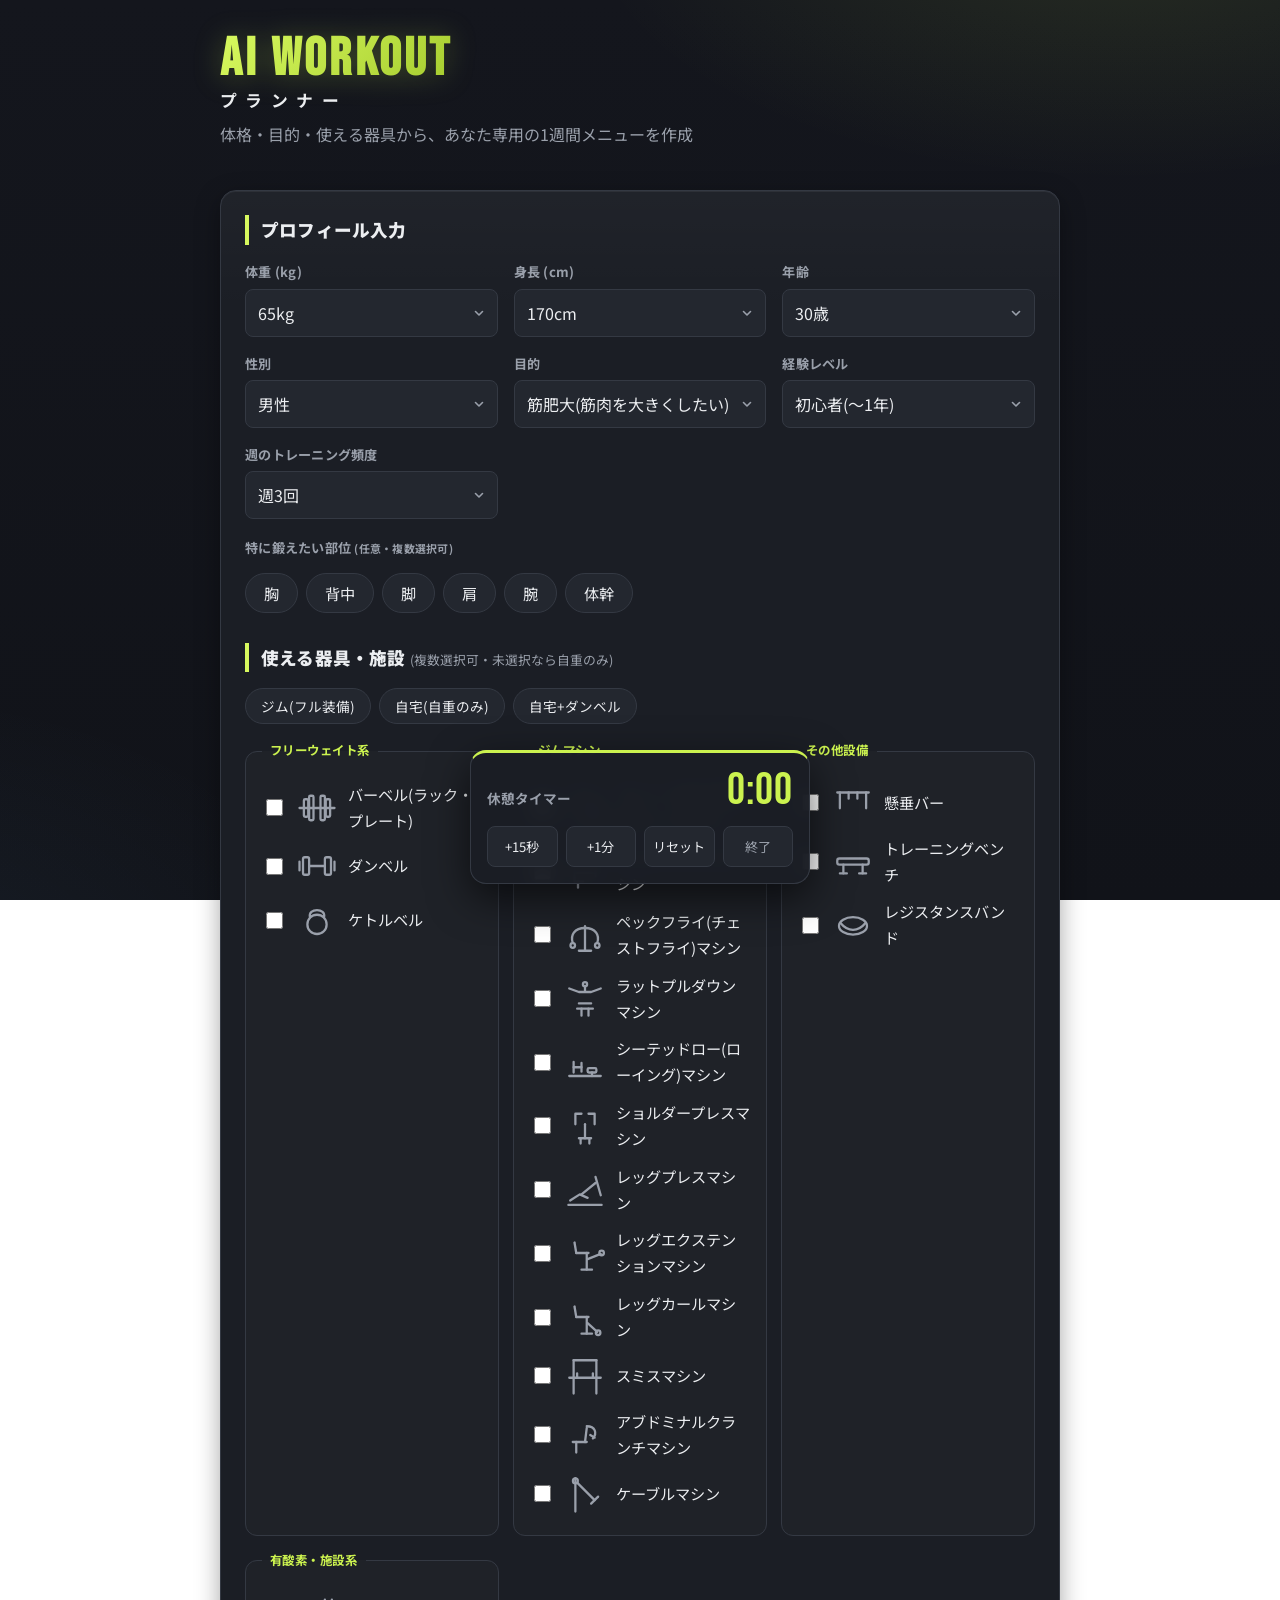
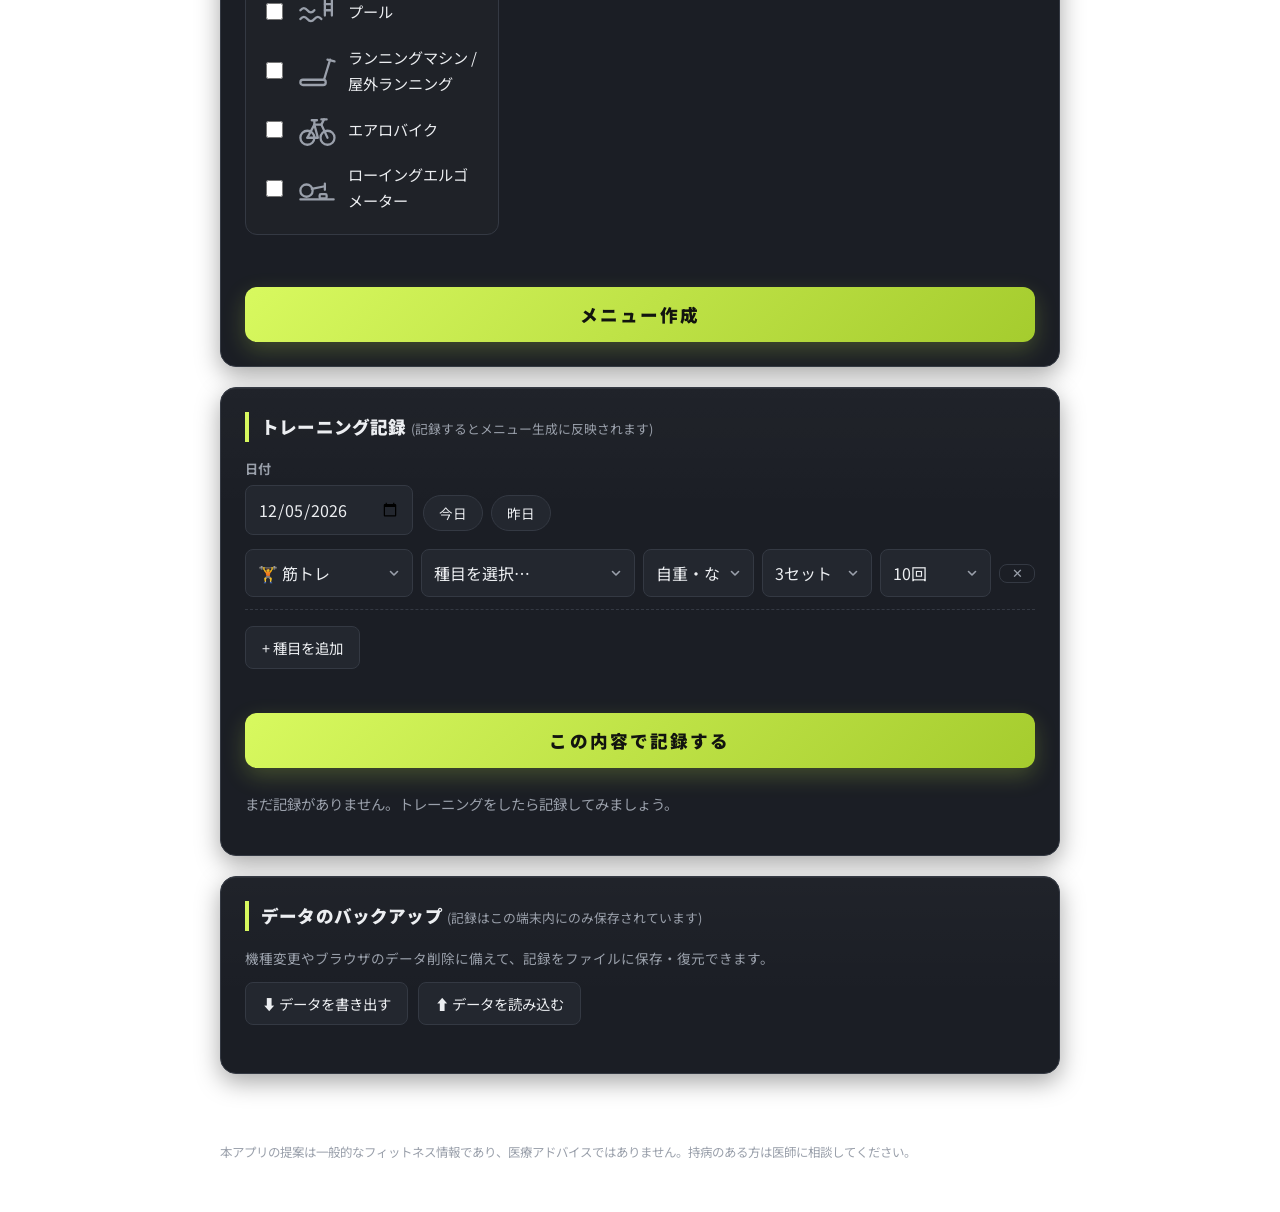
==== commit 77f18276: "デザイン刷新: ダーク×ライムを上質に磨く(現行路線の洗練) - 配色に階層と奥行き(多層グラデ背景・パネルの内側ハイライト・影) - ロゴ/見出しにアクセントのグラデーションを適用、タイポと余白を調" ====
--- a/index.html
+++ b/index.html
@@ -15,7 +15,7 @@
   <link rel="preconnect" href="https://fonts.googleapis.com">
   <link rel="preconnect" href="https://fonts.gstatic.com" crossorigin>
   <link href="https://fonts.googleapis.com/css2?family=Bebas+Neue&family=Noto+Sans+JP:wght@400;500;700;900&display=swap" rel="stylesheet">
-  <link rel="stylesheet" href="style.css?v=12">
+  <link rel="stylesheet" href="style.css?v=13">
 </head>
 <body>
   <header class="site-header">
--- a/style.css
+++ b/style.css
@@ -1,18 +1,30 @@
-/* AIワークアウトプランナー — アスレチックなダークテーマ */
+/* AIワークアウトプランナー — アスレチックなダークテーマ(refined) */
 
 :root {
-  --bg: #14161b;
-  --bg-panel: #1d2026;
-  --bg-elevated: #262a32;
+  --bg: #111319;
+  --bg-2: #14161d;
+  --bg-panel: #1b1e25;
+  --bg-elevated: #23272f;
+  --bg-hover: #2b303a;
   --line: #343943;
-  --text: #e8eaed;
+  --line-soft: rgba(255, 255, 255, 0.06);
+  --text: #eceef1;
   --text-dim: #9aa0ab;
-  --accent: #c8f04a;        /* エナジーライム */
+  --accent: #cbf24f;          /* エナジーライム */
   --accent-dark: #a5cc2e;
-  --accent-ink: #14161b;
+  --accent-ink: #12140f;
+  --accent-soft: rgba(203, 242, 79, 0.12);
   --danger: #ff6b5e;
   --ai: #7cc4ff;
-  --radius: 10px;
+  --radius: 12px;
+  --radius-sm: 8px;
+  --radius-lg: 16px;
+  --shadow-sm: 0 1px 2px rgba(0, 0, 0, 0.35);
+  --shadow: 0 8px 24px rgba(0, 0, 0, 0.35);
+  --shadow-glow: 0 8px 22px rgba(203, 242, 79, 0.22);
+  --ring: 0 0 0 3px rgba(203, 242, 79, 0.30);
+  --grad-accent: linear-gradient(135deg, #d8f95f 0%, #a5cc2e 100%);
+  --ease: cubic-bezier(0.2, 0.7, 0.2, 1);
   font-size: 16px;
 }
 
@@ -31,11 +43,20 @@
   /* 不意の横はみ出しでページ全体が縮小表示(細く見える)されるのを防ぐ */
   overflow-x: hidden;
   background:
-    radial-gradient(1200px 500px at 80% -10%, rgba(200, 240, 74, 0.07), transparent 60%),
-    var(--bg);
+    radial-gradient(900px 420px at 88% -8%, rgba(203, 242, 79, 0.10), transparent 60%),
+    radial-gradient(800px 500px at -10% 110%, rgba(124, 196, 255, 0.06), transparent 60%),
+    linear-gradient(180deg, var(--bg-2), var(--bg));
+  background-attachment: fixed;
   color: var(--text);
   font-family: "Noto Sans JP", sans-serif;
   line-height: 1.7;
+  -webkit-font-smoothing: antialiased;
+}
+
+/* インタラクティブ要素の共通トランジション */
+button, input, select, .focus-chip, .equip-item, .card, .log-item, .badge-chip {
+  transition: background-color 0.18s var(--ease), border-color 0.18s var(--ease),
+    color 0.18s var(--ease), box-shadow 0.18s var(--ease), transform 0.12s var(--ease);
 }
 
 /* ---------- ヘッダー ---------- */
@@ -43,7 +64,7 @@
 .site-header {
   max-width: 880px;
   margin: 0 auto;
-  padding: 28px 20px 8px;
+  padding: 32px 20px 10px;
 }
 
 .header-inner {
@@ -61,9 +82,13 @@
 
 .logo-en {
   font-family: "Bebas Neue", "Noto Sans JP", sans-serif;
-  font-size: 3.2rem;
+  font-size: 3.4rem;
   letter-spacing: 0.06em;
-  color: var(--accent);
+  background: var(--grad-accent);
+  -webkit-background-clip: text;
+  background-clip: text;
+  color: transparent;
+  filter: drop-shadow(0 2px 14px rgba(203, 242, 79, 0.25));
 }
 
 .logo-ja {
@@ -71,11 +96,11 @@
   font-weight: 700;
   letter-spacing: 0.5em;
   color: var(--text);
-  margin-top: 4px;
+  margin-top: 6px;
 }
 
 .tagline {
-  margin: 10px 0 0;
+  margin: 12px 0 0;
   color: var(--text-dim);
 }
 
@@ -84,60 +109,84 @@
 main {
   max-width: 880px;
   margin: 0 auto;
-  padding: 12px 20px 40px;
+  padding: 12px 20px 48px;
 }
 
 .panel {
-  background: var(--bg-panel);
-  border: 1px solid var(--line);
-  border-radius: var(--radius);
+  position: relative;
+  background:
+    linear-gradient(180deg, rgba(255, 255, 255, 0.025), transparent 120px),
+    var(--bg-panel);
+  border: 1px solid var(--line);
+  border-radius: var(--radius-lg);
   padding: 24px;
   margin-top: 20px;
+  box-shadow: var(--shadow), inset 0 1px 0 var(--line-soft);
 }
 
 .panel-title {
-  font-size: 1.05rem;
+  font-size: 1.1rem;
   font-weight: 900;
-  margin: 0 0 14px;
-  padding-left: 10px;
-  border-left: 4px solid var(--accent);
-}
-.panel-title small { font-weight: 400; color: var(--text-dim); font-size: 0.8rem; }
+  margin: 0 0 16px;
+  padding-left: 12px;
+  letter-spacing: 0.01em;
+  border-left: 4px solid transparent;
+  border-image: var(--grad-accent) 1;
+}
+.panel-title small { font-weight: 400; color: var(--text-dim); font-size: 0.8rem; letter-spacing: 0; }
 .panel-title + .panel-title,
 .preset-bar { margin-top: 8px; }
-form .panel-title:not(:first-child) { margin-top: 28px; }
+form .panel-title:not(:first-child) { margin-top: 30px; }
 
 /* ---------- フォーム ---------- */
 
 .field-grid {
   display: grid;
   grid-template-columns: repeat(auto-fill, minmax(min(220px, 100%), 1fr));
-  gap: 14px;
-}
-
-.field { display: flex; flex-direction: column; gap: 4px; }
-.field > span { font-size: 0.85rem; font-weight: 700; color: var(--text-dim); }
+  gap: 16px;
+}
+
+.field { display: flex; flex-direction: column; gap: 5px; }
+.field > span { font-size: 0.82rem; font-weight: 700; color: var(--text-dim); letter-spacing: 0.02em; }
 
 /* どの入力欄も親要素より広がらない(スマホでの横はみ出し防止) */
 input, select { max-width: 100%; }
 
 input[type="number"],
 input[type="password"],
+input[type="text"],
+input[type="date"],
 select {
   background: var(--bg-elevated);
   color: var(--text);
   border: 1px solid var(--line);
-  border-radius: 6px;
-  padding: 10px 12px;
+  border-radius: var(--radius-sm);
+  padding: 11px 12px;
   font-size: 1rem;
   font-family: inherit;
 }
-input:focus, select:focus { outline: 2px solid var(--accent); outline-offset: -1px; }
+input:hover, select:hover { border-color: #444b57; }
+input:focus, select:focus {
+  outline: none;
+  border-color: var(--accent);
+  box-shadow: var(--ring);
+}
+
+/* セレクトに統一したドロップダウン矢印を付ける */
+select {
+  -webkit-appearance: none;
+  appearance: none;
+  padding-right: 34px;
+  background-image: url("data:image/svg+xml,%3Csvg xmlns='http://www.w3.org/2000/svg' viewBox='0 0 12 12' fill='none' stroke='%239aa0ab' stroke-width='1.6' stroke-linecap='round' stroke-linejoin='round'%3E%3Cpath d='M2.5 4.5 6 8l3.5-3.5'/%3E%3C/svg%3E");
+  background-repeat: no-repeat;
+  background-position: right 12px center;
+  background-size: 12px;
+}
 
 /* 特に鍛えたい部位 */
 
-.focus-field { margin-top: 16px; }
-.focus-chips { display: flex; flex-wrap: wrap; gap: 8px; margin-top: 6px; }
+.focus-field { margin-top: 18px; }
+.focus-chips { display: flex; flex-wrap: wrap; gap: 8px; margin-top: 8px; }
 
 .focus-chip {
   background: var(--bg-elevated);
@@ -149,28 +198,30 @@
   font-family: inherit;
   cursor: pointer;
 }
+.focus-chip:hover { border-color: var(--accent); color: var(--accent); }
 .focus-chip.active {
-  background: var(--accent);
+  background: var(--grad-accent);
   color: var(--accent-ink);
-  border-color: var(--accent);
+  border-color: transparent;
   font-weight: 700;
+  box-shadow: var(--shadow-glow);
 }
 
 /* 器具選択 */
 
-.preset-bar { display: flex; flex-wrap: wrap; gap: 8px; margin-bottom: 14px; }
+.preset-bar { display: flex; flex-wrap: wrap; gap: 8px; margin-bottom: 16px; }
 
 .preset-btn {
   background: var(--bg-elevated);
   color: var(--text);
   border: 1px solid var(--line);
   border-radius: 999px;
-  padding: 6px 14px;
+  padding: 7px 15px;
   font-size: 0.85rem;
   font-family: inherit;
   cursor: pointer;
 }
-.preset-btn:hover { border-color: var(--accent); color: var(--accent); }
+.preset-btn:hover { border-color: var(--accent); color: var(--accent); transform: translateY(-1px); }
 
 .equipment-groups {
   display: grid;
@@ -181,24 +232,29 @@
 .equip-group {
   border: 1px solid var(--line);
   border-radius: var(--radius);
-  padding: 12px 14px;
+  padding: 14px 16px;
   margin: 0;
+  background: rgba(255, 255, 255, 0.015);
 }
 .equip-group legend {
-  font-size: 0.8rem;
+  font-size: 0.78rem;
   font-weight: 700;
   color: var(--accent);
-  padding: 0 6px;
+  letter-spacing: 0.04em;
+  padding: 0 8px;
 }
 
 .equip-item {
   display: flex;
   align-items: center;
-  gap: 8px;
-  padding: 5px 0;
+  gap: 10px;
+  padding: 6px;
+  margin: 0 -6px;
+  border-radius: var(--radius-sm);
   cursor: pointer;
   font-size: 0.95rem;
 }
+.equip-item:hover { background: rgba(255, 255, 255, 0.03); }
 .equip-item input { accent-color: var(--accent); width: 17px; height: 17px; flex-shrink: 0; }
 .equip-icon {
   width: 42px;
@@ -214,10 +270,8 @@
 .equip-text { flex: 1; }
 /* チェック時に行をハイライトして選択状態を分かりやすく */
 .equip-item:has(input:checked) {
-  background: rgba(200, 240, 74, 0.1);
-  border-radius: 6px;
-  margin: 0 -6px;
-  padding: 5px 6px;
+  background: var(--accent-soft);
+  box-shadow: inset 0 0 0 1px rgba(203, 242, 79, 0.3);
 }
 
 /* ボタン */
@@ -225,32 +279,34 @@
 .primary-btn {
   display: block;
   width: 100%;
-  margin-top: 22px;
-  background: var(--accent);
+  margin-top: 24px;
+  background: var(--grad-accent);
   color: var(--accent-ink);
   border: none;
   border-radius: var(--radius);
-  padding: 14px;
+  padding: 15px;
   font-size: 1.1rem;
   font-weight: 900;
   font-family: inherit;
-  letter-spacing: 0.1em;
-  cursor: pointer;
-}
-.primary-btn:hover { background: var(--accent-dark); }
-.primary-btn:disabled { opacity: 0.5; cursor: wait; }
+  letter-spacing: 0.12em;
+  cursor: pointer;
+  box-shadow: var(--shadow-glow);
+}
+.primary-btn:hover { filter: brightness(1.05); transform: translateY(-1px); box-shadow: 0 10px 26px rgba(203, 242, 79, 0.32); }
+.primary-btn:active { transform: translateY(0); filter: brightness(0.98); }
+.primary-btn:disabled { opacity: 0.5; cursor: wait; box-shadow: none; transform: none; filter: none; }
 
 .secondary-btn {
   background: var(--bg-elevated);
   color: var(--text);
   border: 1px solid var(--line);
-  border-radius: 6px;
-  padding: 9px 16px;
+  border-radius: var(--radius-sm);
+  padding: 10px 16px;
   font-family: inherit;
   font-size: 0.9rem;
   cursor: pointer;
 }
-.secondary-btn:hover { border-color: var(--accent); }
+.secondary-btn:hover { border-color: var(--accent); color: var(--accent); background: var(--bg-hover); }
 
 .error-msg { color: var(--danger); font-weight: 700; min-height: 1em; margin: 12px 0 0; }
 
@@ -262,74 +318,92 @@
 
 .card {
   flex: 1 1 160px;
-  background: var(--bg-elevated);
+  position: relative;
+  overflow: hidden;
+  background: linear-gradient(160deg, var(--bg-hover), var(--bg-elevated));
+  border: 1px solid var(--line);
+  border-radius: var(--radius);
+  padding: 16px 18px;
+  display: flex;
+  flex-direction: column;
+  box-shadow: var(--shadow-sm);
+}
+.card::after {
+  content: "";
+  position: absolute;
+  inset: 0 0 auto 0;
+  height: 2px;
+  background: var(--grad-accent);
+  opacity: 0.7;
+}
+.card-label { font-size: 0.72rem; color: var(--text-dim); font-weight: 700; letter-spacing: 0.04em; }
+.card-value { font-family: "Bebas Neue", sans-serif; font-size: 2.4rem; color: var(--accent); line-height: 1.1; }
+.card-value.small { font-family: "Noto Sans JP", sans-serif; font-size: 1.15rem; font-weight: 900; color: var(--text); padding-top: 8px; }
+.card-sub { font-size: 0.8rem; color: var(--text-dim); }
+
+.day-block { margin-top: 22px; }
+.day-block h3 {
+  font-size: 1.02rem;
+  margin: 0 0 10px;
+  color: var(--accent);
+  border-bottom: 1px solid var(--line);
+  padding-bottom: 8px;
+  letter-spacing: 0.01em;
+}
+
+.result-content table {
+  width: 100%;
+  border-collapse: separate;
+  border-spacing: 0;
+  font-size: 0.92rem;
+  margin: 10px 0;
+  border: 1px solid var(--line);
+  border-radius: var(--radius);
+  overflow: hidden;
+}
+.result-content thead th { background: rgba(255, 255, 255, 0.03); }
+.result-content th, .result-content td {
+  text-align: left;
+  padding: 10px 12px;
+  border-bottom: 1px solid var(--line);
+  overflow-wrap: anywhere;
+}
+.result-content tbody tr:last-child td { border-bottom: none; }
+.result-content th { color: var(--text-dim); font-size: 0.74rem; font-weight: 700; letter-spacing: 0.05em; text-transform: uppercase; }
+.result-content tr:hover td { background: rgba(255, 255, 255, 0.02); }
+
+.focus-note {
+  background: var(--accent-soft);
+  border-left: 3px solid var(--accent);
+  padding: 10px 14px;
+  border-radius: 0 var(--radius-sm) var(--radius-sm) 0;
+  font-size: 0.88rem;
+  margin: 12px 0 4px;
+}
+.focus-star { color: var(--accent); }
+
+/* メニューの相談・調整バー */
+.consult-bar {
+  background: linear-gradient(160deg, rgba(255, 255, 255, 0.02), transparent), var(--bg-elevated);
   border: 1px solid var(--line);
   border-radius: var(--radius);
   padding: 14px 16px;
-  display: flex;
-  flex-direction: column;
-}
-.card-label { font-size: 0.75rem; color: var(--text-dim); font-weight: 700; }
-.card-value { font-family: "Bebas Neue", sans-serif; font-size: 2.2rem; color: var(--accent); line-height: 1.1; }
-.card-value.small { font-family: "Noto Sans JP", sans-serif; font-size: 1.15rem; font-weight: 900; color: var(--text); padding-top: 8px; }
-.card-sub { font-size: 0.8rem; color: var(--text-dim); }
-
-.day-block { margin-top: 20px; }
-.day-block h3 {
-  font-size: 1rem;
-  margin: 0 0 8px;
-  color: var(--accent);
-  border-bottom: 1px solid var(--line);
-  padding-bottom: 6px;
-}
-
-.result-content table {
-  width: 100%;
-  border-collapse: collapse;
-  font-size: 0.92rem;
-  margin: 8px 0;
-}
-.result-content th, .result-content td {
-  text-align: left;
-  padding: 8px 10px;
-  border-bottom: 1px solid var(--line);
-  overflow-wrap: anywhere;
-}
-.result-content th { color: var(--text-dim); font-size: 0.8rem; }
-.result-content tr:hover td { background: rgba(255, 255, 255, 0.02); }
-
-.focus-note {
-  background: rgba(200, 240, 74, 0.07);
-  border-left: 3px solid var(--accent);
-  padding: 8px 12px;
-  border-radius: 0 6px 6px 0;
-  font-size: 0.88rem;
-  margin: 10px 0 4px;
-}
-.focus-star { color: var(--accent); }
-
-/* メニューの相談・調整バー */
-.consult-bar {
-  background: var(--bg-elevated);
-  border: 1px solid var(--line);
-  border-radius: var(--radius);
-  padding: 12px 14px;
-  margin: 14px 0 4px;
+  margin: 16px 0 4px;
 }
 .consult-label { font-size: 0.85rem; font-weight: 700; color: var(--text-dim); }
-.consult-btns { display: flex; flex-wrap: wrap; gap: 8px; margin-top: 8px; }
+.consult-btns { display: flex; flex-wrap: wrap; gap: 8px; margin-top: 10px; }
 .consult-btn {
   background: var(--bg-panel);
   color: var(--text);
   border: 1px solid var(--line);
   border-radius: 999px;
-  padding: 7px 14px;
+  padding: 8px 15px;
   font-size: 0.88rem;
   font-family: inherit;
   cursor: pointer;
 }
-.consult-btn:hover { border-color: var(--accent); color: var(--accent); }
-.consult-hint { margin: 8px 0 0; font-size: 0.78rem; color: var(--text-dim); }
+.consult-btn:hover { border-color: var(--accent); color: var(--accent); transform: translateY(-1px); }
+.consult-hint { margin: 10px 0 0; font-size: 0.78rem; color: var(--text-dim); }
 
 /* 種目の差し替えボタン */
 .swap-btn {
@@ -344,15 +418,15 @@
   cursor: pointer;
   vertical-align: middle;
 }
-.swap-btn:hover { color: var(--accent); border-color: var(--accent); }
-
-.day-record-btn { margin-top: 10px; }
+.swap-btn:hover { color: var(--accent); border-color: var(--accent); transform: rotate(90deg); }
+
+.day-record-btn { margin-top: 12px; }
 
 .cardio-note {
   background: rgba(124, 196, 255, 0.08);
   border-left: 3px solid var(--ai);
-  padding: 8px 12px;
-  border-radius: 0 6px 6px 0;
+  padding: 10px 14px;
+  border-radius: 0 var(--radius-sm) var(--radius-sm) 0;
   font-size: 0.92rem;
 }
 
@@ -370,7 +444,7 @@
   align-items: flex-end;
   gap: 10px;
   flex-wrap: wrap;
-  margin-bottom: 12px;
+  margin-bottom: 14px;
 }
 .log-date-field { max-width: 220px; }
 .date-quick { display: flex; gap: 8px; padding-bottom: 4px; }
@@ -380,8 +454,8 @@
   flex-wrap: wrap;
   align-items: center;
   gap: 8px;
-  margin-bottom: 10px;
-  padding-bottom: 10px;
+  margin-bottom: 12px;
+  padding-bottom: 12px;
   border-bottom: 1px dashed var(--line);
 }
 .log-row input,
@@ -400,17 +474,17 @@
   background: transparent;
   color: var(--text-dim);
   border: 1px solid var(--line);
-  border-radius: 6px;
+  border-radius: var(--radius-sm);
   width: 36px;
   cursor: pointer;
 }
 .row-delete:hover { color: var(--danger); border-color: var(--danger); }
 
 #log-add-row { margin-top: 4px; }
-.log-save-btn { margin-top: 14px; }
-
-.log-list { margin-top: 22px; }
-.log-list-title { font-size: 0.9rem; color: var(--text-dim); margin: 0 0 8px; }
+.log-save-btn { margin-top: 16px; }
+
+.log-list { margin-top: 24px; }
+.log-list-title { font-size: 0.9rem; color: var(--text-dim); margin: 0 0 10px; }
 .log-empty { color: var(--text-dim); font-size: 0.9rem; }
 
 .log-item {
@@ -420,20 +494,21 @@
   background: var(--bg-elevated);
   border: 1px solid var(--line);
   border-radius: var(--radius);
-  padding: 10px 12px;
+  padding: 12px 14px;
   margin-bottom: 8px;
 }
+.log-item:hover { border-color: #444b57; background: var(--bg-hover); }
 .log-item-body { flex: 1; min-width: 0; overflow-wrap: anywhere; }
 .log-item-date { font-weight: 700; color: var(--accent); margin-right: 10px; }
 .log-item-summary { font-size: 0.88rem; color: var(--text-dim); }
 .log-item-delete { flex-shrink: 0; height: 32px; }
 
 .history-summary {
-  background: rgba(200, 240, 74, 0.07);
-  border: 1px solid rgba(200, 240, 74, 0.3);
+  background: var(--accent-soft);
+  border: 1px solid rgba(203, 242, 79, 0.3);
   border-radius: var(--radius);
-  padding: 12px 16px;
-  margin: 14px 0 4px;
+  padding: 14px 16px;
+  margin: 16px 0 4px;
   font-size: 0.9rem;
 }
 .history-summary ul { margin: 6px 0 0; padding-left: 18px; }
@@ -444,11 +519,11 @@
 .rep-scheme {
   background: var(--bg-elevated);
   border-left: 3px solid var(--accent);
-  padding: 10px 14px;
-  border-radius: 0 6px 6px 0;
+  padding: 11px 14px;
+  border-radius: 0 var(--radius-sm) var(--radius-sm) 0;
   font-size: 0.88rem;
   color: var(--text-dim);
-  margin: 14px 0 4px;
+  margin: 16px 0 4px;
 }
 
 @media (max-width: 560px) {
@@ -462,55 +537,55 @@
 .site-footer {
   max-width: 880px;
   margin: 0 auto;
-  padding: 0 20px 30px;
+  padding: 8px 20px 36px;
   color: var(--text-dim);
   font-size: 0.78rem;
 }
 
 @media (max-width: 560px) {
-  .logo-en { font-size: 2.4rem; }
-  .panel { padding: 18px 14px; }
+  .logo-en { font-size: 2.6rem; }
+  .panel { padding: 18px 16px; }
 }
 
 /* ---------- 進捗・可視化 ---------- */
-.sub-title { font-size: 0.95rem; font-weight: 700; color: var(--text); margin: 22px 0 8px; }
-
-.badges { display: flex; flex-wrap: wrap; gap: 8px; margin-top: 10px; }
+.sub-title { font-size: 0.95rem; font-weight: 700; color: var(--text); margin: 24px 0 10px; }
+
+.badges { display: flex; flex-wrap: wrap; gap: 8px; margin-top: 12px; }
 .badge-chip {
   font-size: 0.82rem;
   border-radius: 999px;
-  padding: 6px 12px;
-  border: 1px solid var(--line);
-}
-.badge-chip.got { background: rgba(200, 240, 74, 0.12); color: var(--accent); border-color: var(--accent); }
-.badge-chip.locked { color: var(--text-dim); opacity: 0.55; }
+  padding: 6px 13px;
+  border: 1px solid var(--line);
+}
+.badge-chip.got { background: var(--accent-soft); color: var(--accent); border-color: var(--accent); box-shadow: var(--shadow-glow); }
+.badge-chip.locked { color: var(--text-dim); opacity: 0.5; }
 
 .calendar { font-size: 0.8rem; }
-.cal-head, .cal-row { display: grid; grid-template-columns: repeat(7, 1fr); gap: 4px; }
-.cal-head { margin-bottom: 4px; }
+.cal-head, .cal-row { display: grid; grid-template-columns: repeat(7, 1fr); gap: 5px; }
+.cal-head { margin-bottom: 5px; }
 .cal-head span { text-align: center; color: var(--text-dim); font-size: 0.72rem; }
-.cal-row { margin-bottom: 4px; }
+.cal-row { margin-bottom: 5px; }
 .cal-cell {
   aspect-ratio: 1 / 1;
   display: flex;
   align-items: center;
   justify-content: center;
-  border-radius: 5px;
+  border-radius: 6px;
   font-size: 0.72rem;
   font-weight: 700;
   color: var(--accent-ink);
 }
 .cal-cell.rest { background: var(--bg-elevated); color: var(--text-dim); }
-.cal-cell.done { background: var(--accent); }
+.cal-cell.done { background: var(--grad-accent); box-shadow: var(--shadow-glow); }
 .cal-cell.future { background: transparent; border: 1px dashed var(--line); }
 .cal-cell.today { outline: 2px solid var(--ai); outline-offset: -2px; }
 
-.chart-select { margin-bottom: 8px; }
-.chart-box { background: var(--bg-elevated); border: 1px solid var(--line); border-radius: var(--radius); padding: 10px; }
+.chart-select { margin-bottom: 10px; }
+.chart-box { background: var(--bg-elevated); border: 1px solid var(--line); border-radius: var(--radius); padding: 12px; box-shadow: var(--shadow-sm); }
 .line-chart { width: 100%; height: auto; display: block; }
 .chart-empty { color: var(--text-dim); font-size: 0.85rem; text-align: center; padding: 20px 0; margin: 0; }
 
-.bw-form { display: flex; flex-wrap: wrap; gap: 8px; align-items: center; margin-bottom: 10px; }
+.bw-form { display: flex; flex-wrap: wrap; gap: 8px; align-items: center; margin-bottom: 12px; }
 .bw-form select { flex: 0 1 auto; }
 
 /* ---------- バックアップ ---------- */
@@ -521,8 +596,9 @@
 .backup-msg.error { color: var(--danger); }
 
 /* ---------- ウォームアップ/フォーム解説 ---------- */
-.prep { margin: 8px 0; font-size: 0.88rem; }
+.prep { margin: 10px 0; font-size: 0.88rem; }
 .prep summary { cursor: pointer; color: var(--text-dim); font-weight: 700; }
+.prep summary:hover { color: var(--accent); }
 .prep ul { margin: 8px 0 4px; padding-left: 20px; }
 .prep li { margin: 3px 0; color: var(--text-dim); }
 
@@ -554,14 +630,14 @@
   display: flex;
   flex-direction: column;
   gap: 12px;
-  background: rgba(29, 32, 38, 0.96);
-  backdrop-filter: blur(6px);
-  -webkit-backdrop-filter: blur(6px);
+  background: rgba(27, 30, 37, 0.96);
+  backdrop-filter: blur(10px);
+  -webkit-backdrop-filter: blur(10px);
   border: 1px solid var(--line);
   border-top: 3px solid var(--accent);
-  border-radius: 16px;
-  padding: 14px 16px;
-  box-shadow: 0 10px 30px rgba(0, 0, 0, 0.55);
+  border-radius: var(--radius-lg);
+  padding: 16px;
+  box-shadow: 0 14px 40px rgba(0, 0, 0, 0.6);
 }
 .rest-timer-main {
   display: flex;
@@ -572,7 +648,7 @@
 .rest-timer-label { font-size: 0.85rem; font-weight: 700; color: var(--text-dim); }
 .rest-timer-time {
   font-family: "Bebas Neue", sans-serif;
-  font-size: 2.6rem;
+  font-size: 2.8rem;
   color: var(--accent);
   line-height: 1;
   letter-spacing: 0.02em;
@@ -583,7 +659,7 @@
   background: var(--bg-elevated);
   color: var(--text);
   border: 1px solid var(--line);
-  border-radius: 8px;
+  border-radius: var(--radius-sm);
   padding: 10px 4px;
   font-size: 0.82rem;
   font-family: inherit;
@@ -592,3 +668,7 @@
 .rest-mini:hover { border-color: var(--accent); color: var(--accent); }
 .rest-mini:active { background: var(--line); }
 .rest-close { color: var(--text-dim); }
+
+@media (prefers-reduced-motion: reduce) {
+  * { transition: none !important; }
+}
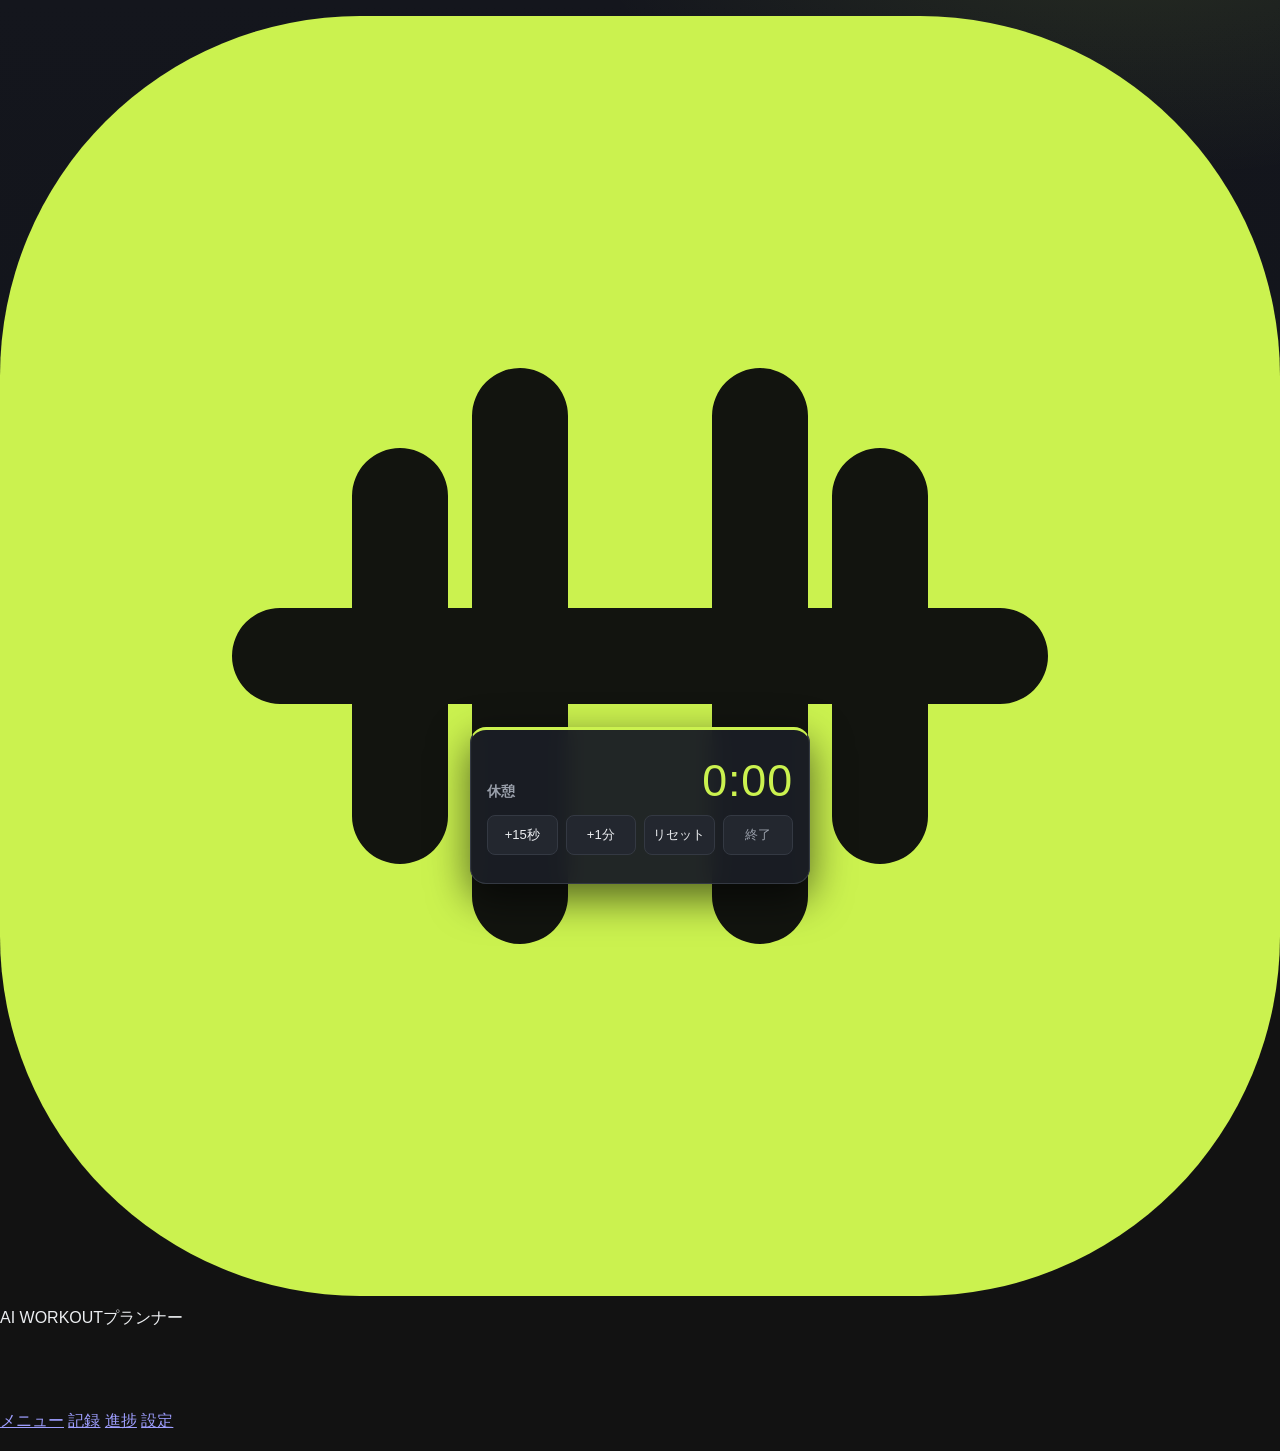
==== commit 437043db: "v2 再構築(途中): 画面・タイマー・セッションの途中経過を保存 Co-Authored-By: Claude Opus 5.5 <noreply@anthropic.com> Claude-Ses" ====
--- a/index.html
+++ b/index.html
@@ -2,181 +2,111 @@
 <html lang="ja">
 <head>
   <meta charset="UTF-8">
-  <meta name="viewport" content="width=device-width, initial-scale=1.0">
+  <meta name="viewport" content="width=device-width, initial-scale=1, viewport-fit=cover">
   <title>AIワークアウトプランナー | あなた専用の筋トレメニュー</title>
-  <meta name="description" content="体重・身長・目的・使える器具から、AIがあなたに最適な1週間の筋トレメニューを提案します。">
-  <meta name="theme-color" content="#14161b">
+  <meta name="description" content="体格・目的・使える器具から、あなた専用の1週間の筋トレメニューを作成。記録・休憩タイマー・進捗グラフまで、端末の中だけで動作します。">
+  <meta name="theme-color" content="#111319">
+  <meta name="color-scheme" content="dark">
   <link rel="manifest" href="manifest.webmanifest">
   <link rel="icon" href="icon.svg" type="image/svg+xml">
-  <link rel="apple-touch-icon" href="icon.svg">
+  <link rel="apple-touch-icon" sizes="180x180" href="icon-180.png">
   <meta name="apple-mobile-web-app-capable" content="yes">
+  <meta name="mobile-web-app-capable" content="yes">
   <meta name="apple-mobile-web-app-status-bar-style" content="black-translucent">
   <meta name="apple-mobile-web-app-title" content="ワークアウト">
-  <link rel="preconnect" href="https://fonts.googleapis.com">
-  <link rel="preconnect" href="https://fonts.gstatic.com" crossorigin>
-  <link href="https://fonts.googleapis.com/css2?family=Bebas+Neue&family=Noto+Sans+JP:wght@400;500;700;900&display=swap" rel="stylesheet">
-  <link rel="stylesheet" href="style.css?v=13">
+  <link rel="preload" href="fonts/bebas-neue-latin-400.woff2" as="font" type="font/woff2" crossorigin>
+  <link rel="stylesheet" href="style.css?v=14">
+  <link rel="stylesheet" href="session.css?v=14">
 </head>
 <body>
-  <header class="site-header">
-    <div class="header-inner">
-      <h1 class="logo"><span class="logo-en">AI WORKOUT</span><span class="logo-ja">プランナー</span></h1>
+  <header class="app-bar">
+    <div class="app-bar-inner">
+      <p class="brand">
+        <svg class="brand-mark" viewBox="0 0 32 32" aria-hidden="true" focusable="false">
+          <rect width="32" height="32" rx="9" fill="#cbf24f"/>
+          <g fill="none" stroke="#12140f" stroke-width="2.4" stroke-linecap="round" stroke-linejoin="round">
+            <path d="M7 16h18M10 12v8M13 10v12M19 10v12M22 12v8"/>
+          </g>
+        </svg>
+        <span class="brand-name"><span class="brand-en" lang="en">AI WORKOUT</span><span class="brand-ja">プランナー</span></span>
+      </p>
+      <button type="button" id="app-reload" class="icon-btn app-bar-btn" aria-label="アプリを再読み込み" hidden><span data-icon="refresh"></span></button>
     </div>
-    <p class="tagline">体格・目的・使える器具から、あなた専用の1週間メニューを作成</p>
   </header>
 
-  <main>
-    <form id="menu-form" class="panel" novalidate>
-      <h2 class="panel-title">プロフィール入力</h2>
+  <main id="main" class="app-main">
+    <noscript><p class="notice">このアプリを使うには JavaScript を有効にしてください。</p></noscript>
+    <div id="notices" class="notices"></div>
 
-      <div class="field-grid">
-        <label class="field">
-          <span>体重 (kg)</span>
-          <select id="weight"></select>
-        </label>
-        <label class="field">
-          <span>身長 (cm)</span>
-          <select id="height"></select>
-        </label>
-        <label class="field">
-          <span>年齢</span>
-          <select id="age"></select>
-        </label>
-        <label class="field">
-          <span>性別</span>
-          <select id="gender">
-            <option value="男性">男性</option>
-            <option value="女性">女性</option>
-            <option value="その他・回答しない">その他・回答しない</option>
-          </select>
-        </label>
-        <label class="field">
-          <span>目的</span>
-          <select id="goal">
-            <option value="hypertrophy">筋肥大(筋肉を大きくしたい)</option>
-            <option value="cut">減量・引き締め</option>
-            <option value="strength">筋力・体力向上</option>
-            <option value="health">健康維持</option>
-          </select>
-        </label>
-        <label class="field">
-          <span>経験レベル</span>
-          <select id="level">
-            <option value="beginner">初心者(〜1年)</option>
-            <option value="intermediate">中級者(1〜3年)</option>
-            <option value="advanced">上級者(3年以上)</option>
-          </select>
-        </label>
-        <label class="field">
-          <span>週のトレーニング頻度</span>
-          <select id="frequency">
-            <option value="1">週1回</option>
-            <option value="2">週2回</option>
-            <option value="3" selected>週3回</option>
-            <option value="4">週4回</option>
-            <option value="5">週5回</option>
-            <option value="6">週6回</option>
-            <option value="7">週7回</option>
-          </select>
-        </label>
-      </div>
-
-      <div class="field focus-field">
-        <span>特に鍛えたい部位 <small>(任意・複数選択可)</small></span>
-        <div id="focus-chips" class="focus-chips"></div>
-      </div>
-
-      <h2 class="panel-title">使える器具・施設 <small>(複数選択可・未選択なら自重のみ)</small></h2>
-      <div id="preset-buttons" class="preset-bar"></div>
-      <div id="equipment-groups" class="equipment-groups"></div>
-
-      <p id="form-error" class="error-msg" role="alert"></p>
-      <button type="submit" id="generate-btn" class="primary-btn">メニュー作成</button>
-    </form>
-
-    <section class="panel" id="log-section">
-      <h2 class="panel-title">トレーニング記録 <small>(記録するとメニュー生成に反映されます)</small></h2>
-      <form id="log-form" novalidate>
-        <div class="log-date-wrap">
-          <label class="field log-date-field">
-            <span>日付</span>
-            <input type="date" id="log-date">
-          </label>
-          <div class="date-quick">
-            <button type="button" class="preset-btn" data-days-ago="0">今日</button>
-            <button type="button" class="preset-btn" data-days-ago="1">昨日</button>
-          </div>
-        </div>
-        <div id="log-entries"></div>
-        <button type="button" id="log-add-row" class="secondary-btn">+ 種目を追加</button>
-        <p id="log-error" class="error-msg" role="alert"></p>
-        <button type="submit" class="primary-btn log-save-btn">この内容で記録する</button>
-      </form>
-      <div id="log-list" class="log-list"></div>
-    </section>
-    <datalist id="exercise-names"></datalist>
-
-    <section class="panel" id="progress-section" hidden>
-      <h2 class="panel-title">進捗・記録の可視化</h2>
-
-      <div id="streak-cards" class="summary-cards"></div>
-      <div id="badges" class="badges"></div>
-
-      <h3 class="sub-title">トレーニングカレンダー(直近8週)</h3>
-      <div id="calendar" class="calendar"></div>
-
-      <h3 class="sub-title">種目の重量推移</h3>
-      <select id="chart-exercise" class="chart-select" aria-label="グラフに表示する種目"></select>
-      <div id="exercise-chart" class="chart-box"></div>
-
-      <h3 class="sub-title">体重の推移</h3>
-      <form id="bodyweight-form" class="bw-form">
-        <select id="bw-date-quick" aria-label="日付">
-          <option value="0">今日</option>
-          <option value="1">昨日</option>
-        </select>
-        <select id="bw-value" aria-label="体重"></select>
-        <button type="submit" class="secondary-btn">体重を記録</button>
-      </form>
-      <div id="bodyweight-chart" class="chart-box"></div>
+    <section id="view-menu" class="view" aria-labelledby="menu-title" hidden>
+      <header class="view-head">
+        <h1 id="menu-title" class="view-title" tabindex="-1">メニュー</h1>
+        <p class="view-sub"></p>
+      </header>
+      <div class="view-body"></div>
     </section>
 
-    <section class="panel" id="backup-section">
-      <h2 class="panel-title">データのバックアップ <small>(記録はこの端末内にのみ保存されています)</small></h2>
-      <p class="backup-desc">機種変更やブラウザのデータ削除に備えて、記録をファイルに保存・復元できます。</p>
-      <div class="backup-btns">
-        <button type="button" id="export-btn" class="secondary-btn">⬇ データを書き出す</button>
-        <button type="button" id="import-btn" class="secondary-btn">⬆ データを読み込む</button>
-        <input type="file" id="import-file" accept="application/json" hidden>
-      </div>
-      <p id="backup-msg" class="backup-msg"></p>
+    <section id="view-log" class="view" aria-labelledby="log-title" hidden>
+      <header class="view-head">
+        <h1 id="log-title" class="view-title" tabindex="-1">記録</h1>
+        <p class="view-sub"></p>
+      </header>
+      <div class="view-body"></div>
     </section>
 
-    <section id="result-section" class="panel" hidden>
-      <div class="result-header">
-        <h2 class="panel-title">あなたの1週間メニュー</h2>
-      </div>
-      <div id="result-content" class="result-content"></div>
+    <section id="view-progress" class="view" aria-labelledby="progress-title" hidden>
+      <header class="view-head">
+        <h1 id="progress-title" class="view-title" tabindex="-1">進捗</h1>
+        <p class="view-sub"></p>
+      </header>
+      <div class="view-body"></div>
+    </section>
+
+    <section id="view-settings" class="view" aria-labelledby="settings-title" hidden>
+      <header class="view-head">
+        <h1 id="settings-title" class="view-title" tabindex="-1">設定</h1>
+        <p class="view-sub"></p>
+      </header>
+      <div class="view-body"></div>
     </section>
   </main>
 
-  <footer class="site-footer">
-    <p>本アプリの提案は一般的なフィットネス情報であり、医療アドバイスではありません。持病のある方は医師に相談してください。</p>
-  </footer>
-
-  <div id="rest-timer" class="rest-timer" hidden>
+  <div id="rest-timer" class="rest-timer" hidden role="timer" aria-label="休憩タイマー">
+    <div class="rest-timer-track" aria-hidden="true"><div class="rest-timer-bar"></div></div>
     <div class="rest-timer-main">
-      <span class="rest-timer-label">休憩タイマー</span>
+      <span class="rest-timer-label" aria-hidden="true">休憩</span>
       <span id="rest-timer-time" class="rest-timer-time">0:00</span>
     </div>
     <div class="rest-timer-actions">
-      <button type="button" id="rest-add" class="rest-mini">+15秒</button>
-      <button type="button" id="rest-add-min" class="rest-mini">+1分</button>
-      <button type="button" id="rest-reset" class="rest-mini">リセット</button>
-      <button type="button" id="rest-close" class="rest-mini rest-close">終了</button>
+      <button type="button" class="rest-mini" data-rest="+15">+15秒</button>
+      <button type="button" class="rest-mini" data-rest="+60">+1分</button>
+      <button type="button" class="rest-mini" data-rest="reset">リセット</button>
+      <button type="button" class="rest-mini rest-close" data-rest="stop">終了</button>
     </div>
+    <span class="rest-timer-live sr-only" aria-live="polite"></span>
   </div>
 
-  <script type="module" src="js/app.js?v=12"></script>
+  <nav class="tab-bar" aria-label="画面の切り替え">
+    <a class="tab" href="#menu" data-tab="menu"><span class="tab-ico" data-icon="dumbbell"></span><span class="tab-label">メニュー</span></a>
+    <a class="tab" href="#log" data-tab="log"><span class="tab-ico" data-icon="clipboard"></span><span class="tab-label">記録</span></a>
+    <a class="tab" href="#progress" data-tab="progress"><span class="tab-ico" data-icon="chart"></span><span class="tab-label">進捗</span></a>
+    <a class="tab" href="#settings" data-tab="settings"><span class="tab-ico" data-icon="sliders"></span><span class="tab-label">設定</span></a>
+  </nav>
+
+  <div id="toast-region" class="toast-region"></div>
+  <p id="sr-status" class="sr-only" role="status" aria-live="polite"></p>
+
+  <dialog id="sheet" class="sheet" aria-labelledby="sheet-title">
+    <div class="sheet-inner">
+      <header class="sheet-head">
+        <h2 id="sheet-title" class="sheet-title" tabindex="-1"></h2>
+        <button type="button" class="icon-btn sheet-close" aria-label="閉じる"><span data-icon="close"></span></button>
+      </header>
+      <div class="sheet-body"></div>
+      <footer class="sheet-foot"></footer>
+    </div>
+  </dialog>
+
+  <script type="module" src="js/app.js?v=14"></script>
 </body>
 </html>
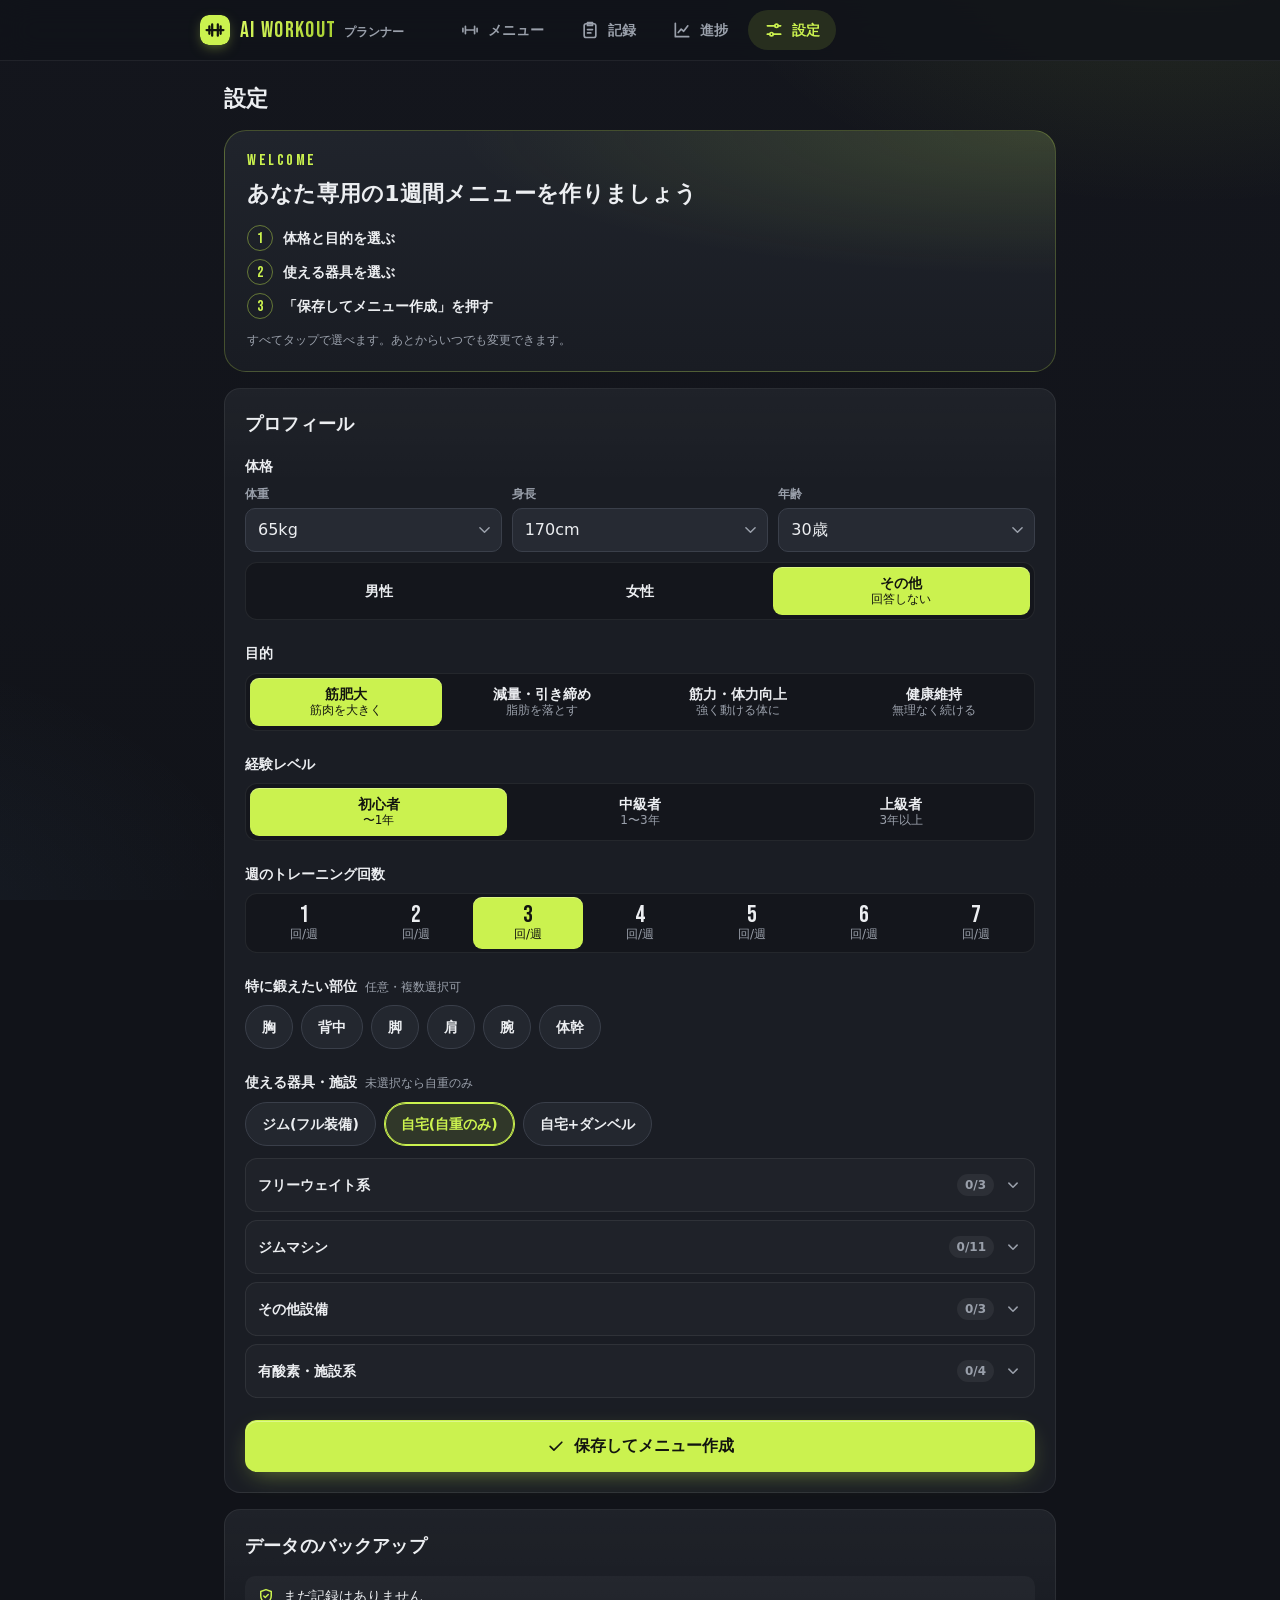
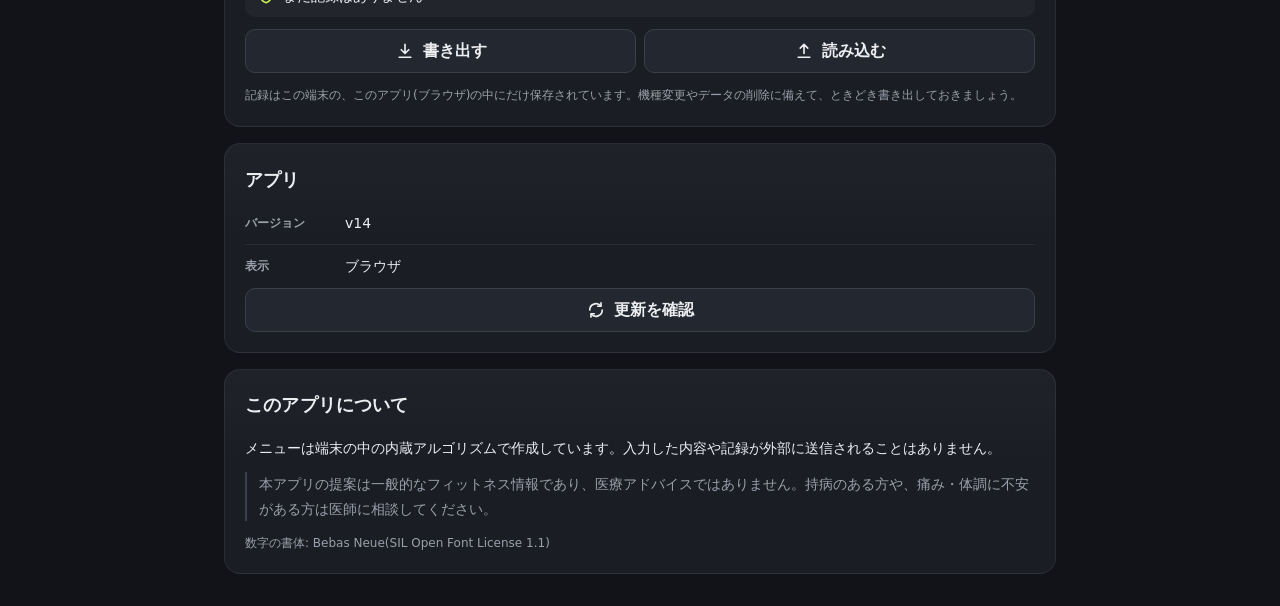
==== commit e6d9d422: "v2 再構築(途中): 新しい画面構成・記録/進捗画面・セッションモードの途中経過を保存 Co-Authored-By: Claude Opus 5.5 <noreply@anthropic.com>" ====
--- a/index.html
+++ b/index.html
@@ -75,7 +75,7 @@
     <div class="rest-timer-track" aria-hidden="true"><div class="rest-timer-bar"></div></div>
     <div class="rest-timer-main">
       <span class="rest-timer-label" aria-hidden="true">休憩</span>
-      <span id="rest-timer-time" class="rest-timer-time">0:00</span>
+      <span class="rest-timer-time">0:00</span>
     </div>
     <div class="rest-timer-actions">
       <button type="button" class="rest-mini" data-rest="+15">+15秒</button>
@@ -98,12 +98,12 @@
 
   <dialog id="sheet" class="sheet" aria-labelledby="sheet-title">
     <div class="sheet-inner">
-      <header class="sheet-head">
+      <div class="sheet-head">
         <h2 id="sheet-title" class="sheet-title" tabindex="-1"></h2>
         <button type="button" class="icon-btn sheet-close" aria-label="閉じる"><span data-icon="close"></span></button>
-      </header>
+      </div>
       <div class="sheet-body"></div>
-      <footer class="sheet-foot"></footer>
+      <div class="sheet-foot"></div>
     </div>
   </dialog>
 
--- a/style.css
+++ b/style.css
@@ -1,674 +1,2930 @@
-/* AIワークアウトプランナー — アスレチックなダークテーマ(refined) */
+/* AIワークアウトプランナー — ダーク × ライムのアスレチックなデザイン(v2)
+   ・色/文字/余白/角丸/操作部の高さはすべて :root のトークンで管理する(session.css も同じトークンを使う)
+   ・休憩タイマー(#rest-timer)の見た目とセッション画面は session.css が担当。ここでは --tabbar-h などの
+     位置合わせ用トークンと、タイマー表示中の余白の確保だけを行う */
+
+@font-face {
+  font-family: "Bebas Neue";
+  src: url("fonts/bebas-neue-latin-400.woff2") format("woff2");
+  font-weight: 400;
+  font-style: normal;
+  font-display: swap;
+  unicode-range: U+0000-00FF;
+}
 
 :root {
+  color-scheme: dark;
+
+  /* 色 */
   --bg: #111319;
   --bg-2: #14161d;
-  --bg-panel: #1b1e25;
+  --bg-panel: #1a1d24;
   --bg-elevated: #23272f;
   --bg-hover: #2b303a;
-  --line: #343943;
-  --line-soft: rgba(255, 255, 255, 0.06);
+  --bg-input: #262a33;
+  --line: #3a3f4a;
+  --line-soft: rgba(255, 255, 255, 0.07);
   --text: #eceef1;
   --text-dim: #9aa0ab;
   --accent: #cbf24f;          /* エナジーライム */
   --accent-dark: #a5cc2e;
   --accent-ink: #12140f;
   --accent-soft: rgba(203, 242, 79, 0.12);
+  --accent-line: rgba(203, 242, 79, 0.42);
   --danger: #ff6b5e;
-  --ai: #7cc4ff;
-  --radius: 12px;
-  --radius-sm: 8px;
-  --radius-lg: 16px;
+  --warn: #ffc45a;
+  --ai: #7cc4ff;              /* 補足情報(やり方・有酸素)の青 */
+  --grad-accent: linear-gradient(135deg, #d8f95f 0%, #a5cc2e 100%);
+
+  /* 文字(日本語はシステムのゴシック、数字・英字の見出しは Bebas Neue) */
+  --font-ja: "Hiragino Sans", "Hiragino Kaku Gothic ProN", "Noto Sans JP", "Yu Gothic UI", Meiryo, system-ui, sans-serif;
+  --font-display: "Bebas Neue", "DIN Condensed", "Arial Narrow", var(--font-ja);
+  --fs-xs: 0.75rem;     /* 12px 補足・ラベル */
+  --fs-sm: 0.875rem;    /* 14px 本文(小) */
+  --fs-md: 1rem;        /* 16px 本文・ボタン・入力 */
+  --fs-lg: 1.125rem;    /* 18px 見出し(節) */
+  --fs-xl: 1.375rem;    /* 22px 見出し(画面) */
+  --fs-num: 1.5rem;     /* 24px 数字(Bebas) */
+  --fs-num-lg: 2.25rem; /* 36px 大きな数字(Bebas) */
+
+  /* 余白 */
+  --sp-1: 4px;
+  --sp-2: 8px;
+  --sp-3: 12px;
+  --sp-4: 16px;
+  --sp-5: 20px;
+  --sp-6: 24px;
+  --sp-8: 32px;
+  --gutter: 16px;
+
+  /* 角丸・影 */
+  --radius-sm: 10px;    /* ボタン・入力・小さな面 */
+  --radius-md: 12px;    /* タイル・カードの中の面 */
+  --radius: 16px;       /* カード */
+  --radius-lg: 22px;    /* シート・主役のカード */
+  --radius-pill: 999px;
   --shadow-sm: 0 1px 2px rgba(0, 0, 0, 0.35);
-  --shadow: 0 8px 24px rgba(0, 0, 0, 0.35);
-  --shadow-glow: 0 8px 22px rgba(203, 242, 79, 0.22);
-  --ring: 0 0 0 3px rgba(203, 242, 79, 0.30);
-  --grad-accent: linear-gradient(135deg, #d8f95f 0%, #a5cc2e 100%);
+  --shadow: 0 10px 30px rgba(0, 0, 0, 0.45);
+  --shadow-glow: 0 8px 24px -8px rgba(203, 242, 79, 0.45);
+  --ring: 0 0 0 3px rgba(203, 242, 79, 0.3);
   --ease: cubic-bezier(0.2, 0.7, 0.2, 1);
+
+  /* 操作部の高さ(タップ領域は 44px 以上) */
+  --tap: 44px;
+  --control-h: 44px;
+  --control-h-lg: 52px;
+
+  /* レイアウト */
+  --content-max: 880px;
+  --appbar-h: 52px;
+  --tabbar-h: 56px;     /* 画面下に固定したタブバーの高さ(下端のセーフエリアは含まない)。タブバーが無い画面では 0 */
+  --sa-top: env(safe-area-inset-top, 0px);
+  --sa-right: env(safe-area-inset-right, 0px);
+  --sa-bottom: env(safe-area-inset-bottom, 0px);
+  --sa-left: env(safe-area-inset-left, 0px);
+  --bottom-ui: calc(var(--tabbar-h) + var(--sa-bottom));   /* 画面下の固定 UI が占める高さ */
+  --timer-space: 0px;   /* 休憩タイマー表示中にその高さ(+間隔)が入る */
+
   font-size: 16px;
 }
 
-* { box-sizing: border-box; }
+/* ---------- 土台 ---------- */
+
+*, *::before, *::after { box-sizing: border-box; }
+
+/* display を指定した要素でも hidden 属性で必ず隠れるように */
+[hidden] { display: none !important; }
 
 html {
-  /* iOS で横向き時などに文字が勝手に拡大され、レイアウト比率が崩れるのを防ぐ */
   -webkit-text-size-adjust: 100%;
   text-size-adjust: 100%;
   /* iOS Safari は body だけでは横はみ出しを抑止できないため html にも指定 */
   overflow-x: hidden;
+  scroll-padding-top: calc(var(--appbar-h) + var(--sa-top) + 12px);
+  scroll-padding-bottom: calc(var(--bottom-ui) + 16px);
 }
 
 body {
   margin: 0;
-  /* 不意の横はみ出しでページ全体が縮小表示(細く見える)されるのを防ぐ */
+  min-height: 100vh;
   overflow-x: hidden;
+  /* iOS のバウンス・横向きの余白・ステータスバーの色は background-color から決まる */
+  background-color: var(--bg);
+  color: var(--text);
+  font-family: var(--font-ja);
+  font-size: var(--fs-md);
+  line-height: 1.6;
+  -webkit-font-smoothing: antialiased;
+}
+
+/* 背景の光彩。background-attachment: fixed は iOS で効かないので、固定配置の疑似要素で描く */
+body::before {
+  content: "";
+  position: fixed;
+  inset: 0;
+  z-index: -1;
+  pointer-events: none;
   background:
-    radial-gradient(900px 420px at 88% -8%, rgba(203, 242, 79, 0.10), transparent 60%),
-    radial-gradient(800px 500px at -10% 110%, rgba(124, 196, 255, 0.06), transparent 60%),
+    radial-gradient(760px 420px at 92% -6%, rgba(203, 242, 79, 0.1), transparent 62%),
+    radial-gradient(680px 460px at -12% 104%, rgba(124, 196, 255, 0.06), transparent 62%),
     linear-gradient(180deg, var(--bg-2), var(--bg));
-  background-attachment: fixed;
-  color: var(--text);
-  font-family: "Noto Sans JP", sans-serif;
-  line-height: 1.7;
-  -webkit-font-smoothing: antialiased;
-}
-
-/* インタラクティブ要素の共通トランジション */
-button, input, select, .focus-chip, .equip-item, .card, .log-item, .badge-chip {
-  transition: background-color 0.18s var(--ease), border-color 0.18s var(--ease),
-    color 0.18s var(--ease), box-shadow 0.18s var(--ease), transform 0.12s var(--ease);
-}
-
-/* ---------- ヘッダー ---------- */
-
-.site-header {
-  max-width: 880px;
+}
+
+/* 休憩タイマー表示中: 画面下の余白(タブバー+タイマーの高さ)は session.css が body に付けるので、
+   本文側は通常の余白だけにする。トーストはタイマーの上に出す */
+body.timer-open { --timer-space: calc(var(--timer-h, 150px) + 12px); }
+body.timer-open .app-main { padding-bottom: var(--sp-4); }
+body.sheet-open { overflow: hidden; }
+
+h1, h2, h3, h4, p, ul, ol, dl, dd, figure { margin: 0; }
+ul, ol { padding: 0; }
+img, svg { display: block; }
+a { color: var(--accent); }
+
+button, input, select, textarea { font: inherit; color: inherit; }
+button, summary, label, select, [role="tab"] {
+  touch-action: manipulation;
+  -webkit-tap-highlight-color: transparent;
+}
+button {
+  cursor: pointer;
+  -webkit-user-select: none;
+  user-select: none;
+  -webkit-touch-callout: none;
+}
+button:disabled, button[aria-disabled="true"] { cursor: not-allowed; }
+
+::placeholder { color: var(--text-dim); opacity: 1; }
+::selection { background: rgba(203, 242, 79, 0.35); color: #fff; }
+
+/* フォーカス表示(キーボード操作時)。ライムの面の上では白にする */
+:focus-visible {
+  outline: 2px solid var(--accent);
+  outline-offset: 2px;
+}
+.btn-primary:focus-visible,
+.day-tab[aria-selected="true"]:focus-visible,
+.seg-opt:has(input:checked):has(input:focus-visible) { outline-color: #fff; }
+[tabindex="-1"]:focus { outline: none; }
+
+.sr-only {
+  position: absolute !important;
+  width: 1px;
+  height: 1px;
+  margin: -1px;
+  padding: 0;
+  overflow: hidden;
+  clip: rect(0 0 0 0);
+  white-space: nowrap;
+  border: 0;
+}
+
+.ico { width: 20px; height: 20px; flex-shrink: 0; }
+
+/* 数字は幅をそろえる */
+.num, .rx-n, .dt-num, .stat-value { font-variant-numeric: tabular-nums; }
+
+/* 日本語の見出しはプロポーショナル詰め(字間は広げない) */
+.view-title, .section-title, .card-title, .today-title, .ex-name, .cardio-name,
+.sheet-title, .welcome-title, .empty-title {
+  font-feature-settings: "palt";
+  letter-spacing: 0.01em;
+}
+
+/* ---------- アプリバー ---------- */
+
+.app-bar {
+  position: sticky;
+  top: 0;
+  z-index: 30;
+  padding: var(--sa-top) max(var(--gutter), calc(var(--sa-right) + 8px)) 0 max(var(--gutter), calc(var(--sa-left) + 8px));
+  background: rgba(17, 19, 25, 0.82);
+  -webkit-backdrop-filter: saturate(140%) blur(16px);
+  backdrop-filter: saturate(140%) blur(16px);
+  border-bottom: 1px solid var(--line-soft);
+}
+
+.app-bar-inner {
+  max-width: var(--content-max);
+  height: var(--appbar-h);
   margin: 0 auto;
-  padding: 32px 20px 10px;
-}
-
-.header-inner {
-  display: flex;
-  align-items: flex-start;
+  display: flex;
+  align-items: center;
   justify-content: space-between;
-}
-
-.logo {
-  margin: 0;
-  display: flex;
-  flex-direction: column;
+  gap: var(--sp-3);
+}
+
+.brand {
+  display: flex;
+  align-items: center;
+  gap: 10px;
+  min-width: 0;
+  white-space: nowrap;
+}
+
+.brand-mark {
+  width: 30px;
+  height: 30px;
+  flex-shrink: 0;
+  border-radius: 9px;
+  box-shadow: 0 4px 14px -4px rgba(203, 242, 79, 0.55);
+}
+
+.brand-name {
+  display: flex;
+  align-items: baseline;
+  gap: 8px;
   line-height: 1;
 }
 
-.logo-en {
-  font-family: "Bebas Neue", "Noto Sans JP", sans-serif;
-  font-size: 3.4rem;
+.brand-en {
+  font-family: var(--font-display);
+  font-size: var(--fs-xl);
   letter-spacing: 0.06em;
   background: var(--grad-accent);
   -webkit-background-clip: text;
   background-clip: text;
   color: transparent;
-  filter: drop-shadow(0 2px 14px rgba(203, 242, 79, 0.25));
-}
-
-.logo-ja {
-  font-size: 1.05rem;
+  transform: translateY(1px);
+}
+
+.brand-ja {
+  font-size: var(--fs-xs);
   font-weight: 700;
-  letter-spacing: 0.5em;
-  color: var(--text);
-  margin-top: 6px;
-}
-
-.tagline {
-  margin: 12px 0 0;
-  color: var(--text-dim);
-}
-
-/* ---------- レイアウト・パネル ---------- */
-
-main {
-  max-width: 880px;
+  color: var(--text-dim);
+}
+
+/* ---------- 本文・画面 ---------- */
+
+.app-main {
+  max-width: var(--content-max);
   margin: 0 auto;
-  padding: 12px 20px 48px;
-}
-
-.panel {
-  position: relative;
+  padding:
+    var(--sp-4)
+    max(var(--gutter), calc(var(--sa-right) + 8px))
+    calc(var(--bottom-ui) + var(--sp-8))
+    max(var(--gutter), calc(var(--sa-left) + 8px));
+}
+
+.notices {
+  display: flex;
+  flex-direction: column;
+  gap: var(--sp-2);
+  margin-bottom: var(--sp-4);
+}
+.notices:empty { display: none; }
+
+.view-head {
+  display: flex;
+  align-items: baseline;
+  justify-content: space-between;
+  gap: var(--sp-3);
+  margin: 0 0 var(--sp-4);
+}
+
+.view-title {
+  font-size: var(--fs-xl);
+  font-weight: 800;
+  line-height: 1.3;
+}
+
+.view-sub {
+  font-size: var(--fs-sm);
+  color: var(--text-dim);
+  white-space: nowrap;
+}
+.view-sub:empty { display: none; }
+
+.view-body {
+  display: flex;
+  flex-direction: column;
+  gap: var(--sp-4);
+  min-width: 0;
+}
+
+.section-head {
+  display: flex;
+  align-items: baseline;
+  justify-content: space-between;
+  gap: var(--sp-3);
+  margin-bottom: var(--sp-3);
+}
+
+.section-title {
+  font-size: var(--fs-lg);
+  font-weight: 800;
+  line-height: 1.35;
+}
+
+.section-meta {
+  min-width: 0;
+  font-size: var(--fs-xs);
+  color: var(--text-dim);
+  text-align: right;
+}
+
+.eyebrow {
+  display: flex;
+  align-items: center;
+  gap: 10px;
+  font-size: var(--fs-xs);
+  font-weight: 700;
+  color: var(--text-dim);
+}
+
+.eyebrow-en {
+  font-family: var(--font-display);
+  font-size: var(--fs-md);
+  font-weight: 400;
+  letter-spacing: 0.16em;
+  line-height: 1;
+  color: var(--accent);
+}
+
+.fine-print {
+  font-size: var(--fs-xs);
+  line-height: 1.7;
+  color: var(--text-dim);
+}
+
+/* ---------- カード ---------- */
+
+.card {
+  min-width: 0;
+  padding: var(--sp-4);
+  border: 1px solid var(--line-soft);
+  border-radius: var(--radius);
   background:
-    linear-gradient(180deg, rgba(255, 255, 255, 0.025), transparent 120px),
+    linear-gradient(180deg, rgba(255, 255, 255, 0.025), transparent 96px),
     var(--bg-panel);
-  border: 1px solid var(--line);
-  border-radius: var(--radius-lg);
-  padding: 24px;
-  margin-top: 20px;
-  box-shadow: var(--shadow), inset 0 1px 0 var(--line-soft);
-}
-
-.panel-title {
-  font-size: 1.1rem;
-  font-weight: 900;
-  margin: 0 0 16px;
-  padding-left: 12px;
-  letter-spacing: 0.01em;
-  border-left: 4px solid transparent;
-  border-image: var(--grad-accent) 1;
-}
-.panel-title small { font-weight: 400; color: var(--text-dim); font-size: 0.8rem; letter-spacing: 0; }
-.panel-title + .panel-title,
-.preset-bar { margin-top: 8px; }
-form .panel-title:not(:first-child) { margin-top: 30px; }
-
-/* ---------- フォーム ---------- */
-
-.field-grid {
-  display: grid;
-  grid-template-columns: repeat(auto-fill, minmax(min(220px, 100%), 1fr));
-  gap: 16px;
-}
-
-.field { display: flex; flex-direction: column; gap: 5px; }
-.field > span { font-size: 0.82rem; font-weight: 700; color: var(--text-dim); letter-spacing: 0.02em; }
-
-/* どの入力欄も親要素より広がらない(スマホでの横はみ出し防止) */
-input, select { max-width: 100%; }
-
-input[type="number"],
-input[type="password"],
-input[type="text"],
-input[type="date"],
-select {
+}
+
+.card-head {
+  display: flex;
+  align-items: center;
+  justify-content: space-between;
+  gap: var(--sp-2);
+  min-height: var(--tap);
+  margin: -6px 0 var(--sp-2);
+}
+
+.card-title {
+  font-size: var(--fs-lg);
+  font-weight: 800;
+  line-height: 1.35;
+}
+
+.card-text {
+  font-size: var(--fs-sm);
+  line-height: 1.75;
+}
+.card-text + .card-text { margin-top: var(--sp-3); }
+
+.card-note {
+  margin-top: var(--sp-3);
+  font-size: var(--fs-xs);
+  line-height: 1.7;
+  color: var(--text-dim);
+}
+
+.disclaimer {
+  padding-left: var(--sp-3);
+  border-left: 2px solid var(--line);
+  color: var(--text-dim);
+}
+
+.card .fine-print { margin-top: var(--sp-3); }
+
+/* 見出し+値の一覧 */
+.kv { display: grid; }
+.kv > div {
+  display: grid;
+  grid-template-columns: 5.5em minmax(0, 1fr);
+  gap: var(--sp-3);
+  padding: 10px 0;
+  border-top: 1px solid var(--line-soft);
+}
+.kv > div:first-child { border-top: 0; padding-top: 2px; }
+.kv dt { font-size: var(--fs-xs); font-weight: 700; color: var(--text-dim); padding-top: 2px; }
+.kv dd { font-size: var(--fs-sm); overflow-wrap: anywhere; }
+
+/* ---------- ボタン ---------- */
+
+.btn {
+  display: inline-flex;
+  align-items: center;
+  justify-content: center;
+  gap: var(--sp-2);
+  min-height: var(--control-h);
+  padding: 0 18px;
+  border: 1px solid transparent;
+  border-radius: var(--radius-sm);
   background: var(--bg-elevated);
   color: var(--text);
+  font-size: var(--fs-md);
+  font-weight: 700;
+  line-height: 1.25;
+  text-align: center;
+  text-decoration: none;
+  transition: background-color 0.16s var(--ease), border-color 0.16s var(--ease), color 0.16s var(--ease),
+    box-shadow 0.16s var(--ease), transform 0.12s var(--ease);
+}
+.btn .ico { width: 20px; height: 20px; }
+
+.btn-primary {
+  background: var(--accent);
+  color: var(--accent-ink);
+  box-shadow: inset 0 1px 0 rgba(255, 255, 255, 0.35), var(--shadow-glow);
+}
+
+.btn-secondary {
+  background: var(--bg-elevated);
+  border-color: var(--line);
+}
+
+.btn-outline {
+  background: var(--accent-soft);
+  border: 1.5px solid var(--accent-line);
+  color: var(--accent);
+}
+
+.btn-ghost {
+  background: transparent;
+  color: var(--accent);
+}
+
+.btn-danger {
+  background: rgba(255, 107, 94, 0.1);
+  border-color: rgba(255, 107, 94, 0.5);
+  color: #ff8f85;
+}
+
+.btn-lg { min-height: var(--control-h-lg); padding: 0 22px; border-radius: var(--radius-md); }
+.btn-sm { padding: 0 12px; font-size: var(--fs-sm); }
+.btn-block { display: flex; width: 100%; }
+
+.btn:disabled, .btn[aria-disabled="true"] {
+  opacity: 0.45;
+  box-shadow: none;
+}
+
+.btn-row {
+  display: grid;
+  grid-template-columns: repeat(auto-fit, minmax(min(140px, 100%), 1fr));
+  gap: var(--sp-2);
+}
+
+/* アイコンだけのボタン: 見た目は小さく、押せる範囲は 44px */
+.icon-btn {
+  display: inline-grid;
+  place-items: center;
+  width: var(--tap);
+  height: var(--tap);
+  flex-shrink: 0;
+  padding: 0;
+  border: 0;
+  border-radius: var(--radius-md);
+  background: transparent;
+  color: var(--text-dim);
+  transition: color 0.16s var(--ease), background-color 0.16s var(--ease);
+}
+
+.link-btn {
+  display: inline-flex;
+  align-items: center;
+  min-height: var(--tap);
+  padding: 0;
+  border: 0;
+  background: none;
+  color: var(--accent);
+  font-size: var(--fs-sm);
+  font-weight: 700;
+  text-align: left;
+  text-decoration: underline;
+  text-decoration-thickness: 1px;
+  text-underline-offset: 4px;
+}
+
+/* 押した感触(タッチ端末でも出る。iOS は app.js の touchstart で :active が有効になる) */
+@media (prefers-reduced-motion: no-preference) {
+  .btn:not(:disabled):not([aria-disabled="true"]):active,
+  .chip:active, .consult-btn:not([aria-disabled="true"]):active, .day-tab:active,
+  .seg-opt:active, .equip-item:active, .toast-action:active { transform: scale(0.97); }
+}
+.icon-btn:active { background: var(--bg-hover); }
+
+/* ---------- 入力 ---------- */
+
+select {
+  -webkit-appearance: none;
+  appearance: none;
+  width: 100%;
+  min-width: 0;
+  min-height: var(--control-h);
+  padding: 0 30px 0 12px;
   border: 1px solid var(--line);
   border-radius: var(--radius-sm);
-  padding: 11px 12px;
-  font-size: 1rem;
-  font-family: inherit;
-}
-input:hover, select:hover { border-color: #444b57; }
-input:focus, select:focus {
+  background: var(--bg-input) url("data:image/svg+xml,%3Csvg xmlns='http://www.w3.org/2000/svg' viewBox='0 0 12 8'%3E%3Cpath d='M1 1.5l5 5 5-5' fill='none' stroke='%239aa0ab' stroke-width='1.6' stroke-linecap='round' stroke-linejoin='round'/%3E%3C/svg%3E") no-repeat right 11px center / 11px 8px;
+  color: var(--text);
+  font-size: var(--fs-md); /* 16px 未満だと iOS がフォーカス時に拡大する */
+  line-height: 1.3;
+  text-overflow: ellipsis;
+}
+select:focus-visible {
   outline: none;
   border-color: var(--accent);
   box-shadow: var(--ring);
 }
-
-/* セレクトに統一したドロップダウン矢印を付ける */
-select {
-  -webkit-appearance: none;
-  appearance: none;
-  padding-right: 34px;
-  background-image: url("data:image/svg+xml,%3Csvg xmlns='http://www.w3.org/2000/svg' viewBox='0 0 12 12' fill='none' stroke='%239aa0ab' stroke-width='1.6' stroke-linecap='round' stroke-linejoin='round'%3E%3Cpath d='M2.5 4.5 6 8l3.5-3.5'/%3E%3C/svg%3E");
-  background-repeat: no-repeat;
-  background-position: right 12px center;
-  background-size: 12px;
-}
-
-/* 特に鍛えたい部位 */
-
-.focus-field { margin-top: 18px; }
-.focus-chips { display: flex; flex-wrap: wrap; gap: 8px; margin-top: 8px; }
-
-.focus-chip {
+select:disabled { opacity: 0.45; }
+
+.field-group {
+  min-width: 0;
+  margin: 0;
+  padding: 0;
+  border: 0;
+}
+
+.field-legend {
+  display: flex;
+  flex-wrap: wrap;
+  align-items: baseline;
+  gap: 2px var(--sp-2);
+  margin-bottom: var(--sp-2);
+  padding: 0;
+  font-size: var(--fs-sm);
+  font-weight: 800;
+}
+
+.field-opt {
+  font-size: var(--fs-xs);
+  font-weight: 400;
+  color: var(--text-dim);
+}
+
+.field-grid {
+  display: grid;
+  grid-template-columns: repeat(3, minmax(0, 1fr));
+  gap: 10px;
+}
+.field-grid + .seg { margin-top: 10px; }
+
+.field {
+  display: flex;
+  flex-direction: column;
+  gap: 4px;
+  min-width: 0;
+}
+
+.field-label {
+  font-size: var(--fs-xs);
+  font-weight: 700;
+  color: var(--text-dim);
+}
+
+/* セグメント(ラジオをまとめたタップ式の切り替え) */
+.seg {
+  --n: 3;
+  display: grid;
+  grid-template-columns: repeat(var(--n), minmax(0, 1fr));
+  gap: 4px;
+  padding: 4px;
+  border: 1px solid var(--line-soft);
+  border-radius: var(--radius-md);
+  background: rgba(0, 0, 0, 0.22);
+}
+.seg-2 { --n: 2; }
+.seg-3 { --n: 3; }
+.seg-freq { --n: 7; gap: 2px; padding: 3px; }
+
+.seg-opt {
+  position: relative;
+  display: flex;
+  flex-direction: column;
+  align-items: center;
+  justify-content: center;
+  min-width: 0;
+  min-height: 48px;
+  padding: 6px 4px;
+  border-radius: 9px;
+  color: var(--text-dim);
+  text-align: center;
+  cursor: pointer;
+  transition: background-color 0.16s var(--ease), color 0.16s var(--ease), transform 0.12s var(--ease);
+}
+.seg-opt input {
+  position: absolute;
+  inset: 0;
+  width: 100%;
+  height: 100%;
+  margin: 0;
+  opacity: 0;
+  cursor: pointer;
+}
+.seg-opt:has(input:focus-visible) { outline: 2px solid var(--accent); outline-offset: 1px; }
+.seg-opt:has(input:checked) {
+  background: var(--accent);
+  color: var(--accent-ink);
+  box-shadow: inset 0 1px 0 rgba(255, 255, 255, 0.3);
+}
+
+.seg-main {
+  font-size: var(--fs-sm);
+  font-weight: 800;
+  line-height: 1.3;
+  color: var(--text);
+}
+.seg-sub {
+  font-size: var(--fs-xs);
+  line-height: 1.3;
+}
+.seg-opt:has(input:checked) .seg-main { color: inherit; }
+.seg-freq .seg-main {
+  font-family: var(--font-display);
+  font-size: var(--fs-num);
+  font-weight: 400;
+  line-height: 1;
+}
+
+/* チップ(複数選択・プリセット) */
+.chips {
+  display: flex;
+  flex-wrap: wrap;
+  gap: var(--sp-2);
+}
+
+.chip {
+  display: inline-flex;
+  align-items: center;
+  gap: 6px;
+  min-height: var(--tap);
+  padding: 0 16px;
+  border: 1px solid var(--line);
+  border-radius: var(--radius-pill);
   background: var(--bg-elevated);
   color: var(--text);
-  border: 1px solid var(--line);
-  border-radius: 999px;
-  padding: 8px 18px;
-  font-size: 0.95rem;
-  font-family: inherit;
+  font-size: var(--fs-sm);
+  font-weight: 700;
+  transition: background-color 0.16s var(--ease), border-color 0.16s var(--ease), color 0.16s var(--ease), transform 0.12s var(--ease);
+}
+.chip[aria-pressed="true"] {
+  border-color: var(--accent);
+  background: var(--accent-soft);
+  color: var(--accent);
+  box-shadow: inset 0 0 0 1px var(--accent);
+}
+
+.chip-static {
+  display: inline-flex;
+  align-items: center;
+  min-height: var(--tap);
+  padding: 0 14px;
+  border: 1px dashed var(--line);
+  border-radius: var(--radius-pill);
+  font-size: var(--fs-sm);
+  font-weight: 700;
+  color: var(--text-dim);
+}
+
+/* ---------- タグ・バッジ ---------- */
+
+.tag {
+  display: inline-flex;
+  align-items: center;
+  height: 22px;
+  padding: 0 8px;
+  border-radius: var(--radius-pill);
+  background: rgba(255, 255, 255, 0.06);
+  color: var(--text-dim);
+  font-size: var(--fs-xs);
+  font-weight: 700;
+  line-height: 1;
+  white-space: nowrap;
+}
+.tag--main { background: var(--accent-soft); color: var(--accent); }
+.tag--secondary { color: var(--text); }
+.tag--focus { background: var(--accent); color: var(--accent-ink); }
+.tag--dist { background: rgba(124, 196, 255, 0.12); color: var(--ai); }
+
+.badge {
+  display: inline-flex;
+  align-items: center;
+  gap: 4px;
+  height: 24px;
+  padding: 0 10px;
+  border-radius: var(--radius-pill);
+  background: var(--accent-soft);
+  color: var(--accent);
+  font-size: var(--fs-xs);
+  font-weight: 800;
+  white-space: nowrap;
+}
+.badge .ico { width: 14px; height: 14px; }
+
+/* ---------- 折りたたみ(<details>) ---------- */
+
+.fold > summary {
+  display: flex;
+  align-items: center;
+  gap: 10px;
+  min-height: var(--tap);
+  list-style: none;
   cursor: pointer;
-}
-.focus-chip:hover { border-color: var(--accent); color: var(--accent); }
-.focus-chip.active {
+  font-size: var(--fs-sm);
+  font-weight: 700;
+}
+.fold > summary::-webkit-details-marker { display: none; }
+.fold-ico { width: 18px; height: 18px; color: var(--accent); }
+.fold-label { flex: 1; min-width: 0; }
+.fold-count {
+  min-width: 26px;
+  height: 22px;
+  padding: 0 8px;
+  border-radius: var(--radius-pill);
+  background: rgba(255, 255, 255, 0.06);
+  color: var(--text-dim);
+  font-size: var(--fs-xs);
+  font-weight: 700;
+  line-height: 22px;
+  text-align: center;
+  white-space: nowrap;
+}
+.fold-chev {
+  width: 18px;
+  height: 18px;
+  color: var(--text-dim);
+  transition: transform 0.2s var(--ease);
+}
+.fold[open] > summary .fold-chev { transform: rotate(180deg); }
+
+.fold-list {
+  display: flex;
+  flex-direction: column;
+  gap: 6px;
+  margin: 2px 0 var(--sp-3);
+  padding-left: 1.2em;
+  font-size: var(--fs-sm);
+  line-height: 1.65;
+  color: #c9cdd4;
+}
+.fold-list li::marker { color: var(--accent); }
+
+.note-list {
+  display: flex;
+  flex-direction: column;
+  gap: var(--sp-2);
+  margin: 2px 0 var(--sp-3);
+}
+.note-list > div {
+  padding: 8px 12px;
+  border-left: 2px solid var(--accent);
+  border-radius: 0 var(--radius-sm) var(--radius-sm) 0;
+  background: rgba(255, 255, 255, 0.03);
+}
+.note-list dt { font-size: var(--fs-xs); font-weight: 800; color: var(--accent); }
+.note-list dd { font-size: var(--fs-sm); line-height: 1.65; color: #d5d8de; }
+
+/* ---------- お知らせ ---------- */
+
+.notice {
+  display: flex;
+  align-items: flex-start;
+  gap: 10px;
+  padding: 12px 6px 12px 14px;
+  border: 1px solid var(--line-soft);
+  border-left: 3px solid var(--accent);
+  border-radius: var(--radius-md);
+  background: var(--bg-panel);
+  font-size: var(--fs-sm);
+  line-height: 1.6;
+}
+.notice--error { border-left-color: var(--danger); }
+.notice--hint { background: rgba(203, 242, 79, 0.06); }
+.notice-ico { width: 20px; height: 20px; margin-top: 1px; color: var(--accent); }
+.notice--error .notice-ico { color: var(--danger); }
+.notice-body { flex: 1; min-width: 0; padding-right: 8px; }
+.notice-body .link-btn { margin-top: 2px; }
+.notice-close { margin: -10px -2px -10px 0; }
+
+/* ---------- 空の状態 ---------- */
+
+.empty-state {
+  display: flex;
+  flex-direction: column;
+  align-items: center;
+  gap: var(--sp-3);
+  padding: var(--sp-8) var(--sp-5);
+  border: 1px solid var(--line-soft);
+  border-radius: var(--radius-lg);
+  background:
+    radial-gradient(420px 220px at 50% -10%, rgba(203, 242, 79, 0.1), transparent 70%),
+    var(--bg-panel);
+  text-align: center;
+}
+.empty-ico {
+  display: grid;
+  place-items: center;
+  width: 60px;
+  height: 60px;
+  border-radius: var(--radius-md);
+  background: var(--accent-soft);
+  color: var(--accent);
+}
+.empty-ico .ico { width: 30px; height: 30px; }
+.empty-title { font-size: var(--fs-lg); font-weight: 800; line-height: 1.45; }
+.empty-text { max-width: 30em; font-size: var(--fs-sm); color: var(--text-dim); }
+.empty-state .btn { margin-top: var(--sp-2); min-width: min(260px, 100%); }
+
+/* ---------- 一覧・数値(記録・進捗の画面でも使う共通部品) ---------- */
+
+.list {
+  display: flex;
+  flex-direction: column;
+  list-style: none;
+  border: 1px solid var(--line-soft);
+  border-radius: var(--radius);
+  background: var(--bg-panel);
+  overflow: hidden;
+}
+.list-row {
+  display: flex;
+  align-items: flex-start;
+  gap: var(--sp-3);
+  min-width: 0;
+  padding: 12px var(--sp-4);
+}
+.list-row + .list-row { border-top: 1px solid var(--line-soft); }
+.list-main { flex: 1; min-width: 0; }
+.list-title {
+  display: flex;
+  flex-wrap: wrap;
+  align-items: center;
+  gap: 4px var(--sp-2);
+  font-size: var(--fs-md);
+  font-weight: 800;
+}
+.list-sub {
+  display: flex;
+  flex-direction: column;
+  gap: 2px;
+  margin-top: 4px;
+  list-style: none;
+  font-size: var(--fs-sm);
+}
+.list-sub li { display: flex; flex-wrap: wrap; justify-content: space-between; gap: 0 var(--sp-3); }
+.ls-name { min-width: 0; overflow-wrap: anywhere; }
+.ls-val { color: var(--text-dim); white-space: nowrap; }
+
+.stats {
+  display: grid;
+  grid-template-columns: repeat(3, minmax(0, 1fr));
+  gap: var(--sp-2);
+}
+.stat {
+  min-width: 0;
+  padding: 12px 12px 10px;
+  border: 1px solid var(--line-soft);
+  border-radius: var(--radius);
+  background: var(--bg-panel);
+}
+.stat-label {
+  overflow: hidden;
+  font-size: var(--fs-xs);
+  font-weight: 700;
+  color: var(--text-dim);
+  white-space: nowrap;
+  text-overflow: ellipsis;
+}
+.stat-value { display: flex; align-items: baseline; gap: 4px; margin-top: 2px; }
+.stat-value .num {
+  font-family: var(--font-display);
+  font-size: var(--fs-num-lg);
+  line-height: 1;
+  color: var(--accent);
+}
+.stat-unit { font-size: var(--fs-xs); color: var(--text-dim); }
+
+/* ---------- メニュー画面 ---------- */
+
+/* 今日のメニュー(主役のカード) */
+.today-card {
+  position: relative;
+  min-width: 0;
+  padding: 18px var(--sp-4) var(--sp-4);
+  border: 1px solid rgba(203, 242, 79, 0.24);
+  border-radius: var(--radius-lg);
+  background:
+    radial-gradient(120% 90% at 100% 0%, rgba(203, 242, 79, 0.16), transparent 58%),
+    linear-gradient(180deg, #20242c, #191c23);
+  box-shadow: 0 18px 40px -24px rgba(203, 242, 79, 0.35);
+}
+
+.today-title {
+  display: flex;
+  flex-wrap: wrap;
+  align-items: center;
+  gap: 6px 10px;
+  margin-top: 10px;
+  font-size: var(--fs-xl);
+  font-weight: 800;
+  line-height: 1.3;
+}
+
+.today-meta {
+  margin-top: 6px;
+  font-size: var(--fs-sm);
+  color: var(--text-dim);
+}
+
+.done-mark {
+  display: inline-grid;
+  place-items: center;
+  width: 30px;
+  height: 30px;
+  border-radius: 50%;
+  background: var(--accent);
+  color: var(--accent-ink);
+}
+.done-mark .ico { width: 18px; height: 18px; stroke-width: 2.6; }
+
+.today-list {
+  display: -webkit-box;
+  margin-top: var(--sp-3);
+  overflow: hidden;
+  -webkit-box-orient: vertical;
+  -webkit-line-clamp: 2;
+  font-size: var(--fs-sm);
+  font-weight: 700;
+  line-height: 1.6;
+  color: #d5d8de;
+}
+.today-list .sep { color: var(--text-dim); font-weight: 400; }
+
+.today-actions {
+  display: grid;
+  grid-template-columns: repeat(auto-fit, minmax(min(110px, 100%), 1fr));
+  gap: 10px;
+  margin-top: var(--sp-4);
+}
+
+.week-progress {
+  display: flex;
+  align-items: center;
+  gap: var(--sp-3);
+  margin-top: var(--sp-4);
+}
+.wp-bar {
+  display: flex;
+  flex: 1;
+  gap: 4px;
+  list-style: none;
+}
+.wp-seg {
+  flex: 1;
+  height: 6px;
+  border-radius: 3px;
+  background: rgba(255, 255, 255, 0.1);
+}
+.wp-seg.is-done { background: var(--accent); }
+.wp-seg.is-next { background: rgba(203, 242, 79, 0.4); box-shadow: 0 0 0 1px rgba(203, 242, 79, 0.5); }
+.wp-seg.is-rest { background: rgba(255, 255, 255, 0.04); }
+.wp-text {
+  font-size: var(--fs-xs);
+  font-weight: 700;
+  color: var(--text-dim);
+  white-space: nowrap;
+}
+
+/* DAY 番号のチップ */
+.day-chip {
+  display: inline-flex;
+  align-items: center;
+  height: 26px;
+  padding: 3px 9px 0;
+  border-radius: 7px;
   background: var(--grad-accent);
   color: var(--accent-ink);
+  font-family: var(--font-display);
+  font-size: var(--fs-lg);
+  font-weight: 400;
+  letter-spacing: 0.06em;
+  line-height: 1;
+  white-space: nowrap;
+}
+
+/* 1週間のメニューの見出し */
+.week-head .section-head { margin-bottom: 4px; }
+.badges { display: flex; flex-wrap: wrap; justify-content: flex-end; gap: 4px; }
+.plan-line {
+  margin-bottom: var(--sp-3);
+  font-size: var(--fs-sm);
+  line-height: 1.6;
+  color: var(--text-dim);
+}
+.meta-line > span:not(.sep) { display: inline-block; }
+.meta-line .sep { opacity: 0.6; }
+
+/* このメニューのポイント */
+.fold.card.plan-notes, .fold.card.advice { padding-top: 4px; padding-bottom: 4px; }
+.plan-stamp {
+  margin-bottom: var(--sp-3);
+  font-size: var(--fs-xs);
+  color: var(--text-dim);
+}
+
+/* 1週間のメニュー: 日の切り替え */
+.day-tabs {
+  display: grid;
+  grid-auto-flow: column;
+  grid-auto-columns: minmax(84px, 1fr);
+  gap: 6px;
+  overflow-x: auto;
+  padding: 2px 2px 4px;
+  margin: 0 -2px;
+  scrollbar-width: none;
+  scroll-snap-type: x proximity;
+  overscroll-behavior-x: contain;
+}
+.day-tabs::-webkit-scrollbar { display: none; }
+
+.day-tab {
+  position: relative;
+  display: flex;
+  flex-direction: column;
+  align-items: flex-start;
+  justify-content: center;
+  gap: 2px;
+  min-width: 0;
+  min-height: 56px;
+  padding: 8px 12px 6px;
+  border: 1px solid var(--line-soft);
+  border-radius: var(--radius-md);
+  background: var(--bg-panel);
+  color: var(--text-dim);
+  text-align: left;
+  scroll-snap-align: start;
+  transition: background-color 0.16s var(--ease), border-color 0.16s var(--ease), color 0.16s var(--ease), transform 0.12s var(--ease);
+}
+.dt-num {
+  font-family: var(--font-display);
+  font-size: var(--fs-md);
+  letter-spacing: 0.08em;
+  line-height: 1;
+}
+.dt-name {
+  max-width: 100%;
+  overflow: hidden;
+  font-size: var(--fs-xs);
+  font-weight: 700;
+  line-height: 1.4;
+  color: var(--text);
+  white-space: nowrap;
+  text-overflow: ellipsis;
+}
+.day-tab[aria-selected="true"] {
   border-color: transparent;
+  background: var(--accent);
+  color: var(--accent-ink);
+  box-shadow: inset 0 1px 0 rgba(255, 255, 255, 0.3), 0 8px 20px -10px rgba(203, 242, 79, 0.6);
+}
+.day-tab[aria-selected="true"] .dt-name { color: var(--accent-ink); }
+
+.dt-mark {
+  position: absolute;
+  top: 7px;
+  right: 8px;
+  display: grid;
+  place-items: center;
+}
+.dt-mark.is-done {
+  width: 16px;
+  height: 16px;
+  border-radius: 50%;
+  background: var(--accent);
+  color: var(--accent-ink);
+}
+.dt-mark.is-done .ico { width: 11px; height: 11px; stroke-width: 3; }
+.dt-mark.is-next {
+  width: 8px;
+  height: 8px;
+  border-radius: 50%;
+  background: var(--accent);
+  box-shadow: 0 0 0 3px rgba(203, 242, 79, 0.2);
+}
+.day-tab[aria-selected="true"] .dt-mark.is-done { background: var(--accent-ink); color: var(--accent); }
+.day-tab[aria-selected="true"] .dt-mark.is-next { background: var(--accent-ink); box-shadow: none; }
+
+/* 選んだ日の内容 */
+.day-panel { margin-top: var(--sp-3); }
+.day-panel > * + * { margin-top: var(--sp-2); }
+
+.day-head {
+  display: flex;
+  flex-wrap: wrap;
+  align-items: center;
+  justify-content: space-between;
+  gap: 4px var(--sp-2);
+  padding: 2px 2px 4px;
+}
+.day-meta {
+  min-width: 0;
+  font-size: var(--fs-sm);
+  color: var(--text-dim);
+}
+
+.day-note {
+  padding: 12px 14px;
+  border-radius: var(--radius);
+  background: var(--bg-panel);
+  font-size: var(--fs-sm);
+  color: #c9cdd4;
+}
+
+.fold.prep {
+  padding: 0 var(--sp-3) 0 14px;
+  border: 1px solid var(--line-soft);
+  border-radius: var(--radius);
+  background: rgba(26, 29, 36, 0.7);
+}
+
+/* 種目カード */
+.ex-list {
+  display: flex;
+  flex-direction: column;
+  gap: var(--sp-2);
+  list-style: none;
+}
+
+.ex {
+  --ex-indent: 34px;
+  position: relative;
+  min-width: 0;
+  padding: 12px 8px 14px 12px;
+  border: 1px solid var(--line-soft);
+  border-radius: var(--radius);
+  background:
+    linear-gradient(180deg, rgba(255, 255, 255, 0.025), transparent 64px),
+    var(--bg-panel);
+}
+.ex.is-focus {
+  border-color: rgba(203, 242, 79, 0.28);
+  background:
+    linear-gradient(90deg, rgba(203, 242, 79, 0.07), transparent 42%),
+    var(--bg-panel);
+}
+.ex.is-focus::before {
+  content: "";
+  position: absolute;
+  top: 14px;
+  bottom: 14px;
+  left: -1px;
+  width: 3px;
+  border-radius: 0 3px 3px 0;
+  background: var(--accent);
+}
+
+.ex-head {
+  display: grid;
+  grid-template-columns: 24px minmax(0, 1fr) auto;
+  grid-template-areas:
+    "num name name"
+    ". tags actions";
+  column-gap: 10px;
+  align-items: center;
+}
+
+.ex-num {
+  grid-area: num;
+  align-self: start;
+  padding-top: 3px;
+  font-family: var(--font-display);
+  font-size: var(--fs-lg);
+  line-height: 1;
+  letter-spacing: 0.04em;
+  color: var(--text-dim);
+}
+.ex.is-focus .ex-num { color: var(--accent); }
+
+.ex-title { display: contents; }
+.ex-name {
+  grid-area: name;
+  min-width: 0;
+  padding-top: 1px;
+  font-size: var(--fs-md);
+  font-weight: 800;
+  line-height: 1.4;
+  overflow-wrap: anywhere;
+  text-wrap: pretty;
+}
+
+.ex-tags {
+  grid-area: tags;
+  display: flex;
+  flex-wrap: wrap;
+  gap: 4px;
+  min-width: 0;
+  margin-top: 6px;
+}
+
+.ex-actions {
+  grid-area: actions;
+  display: flex;
+  gap: 2px;
+  margin: 0 -2px -6px 0;
+}
+
+/* 種目の ⓘ・入れ替え: 34px の円を 44px の押せる範囲の中に描く */
+.info-btn, .swap-btn { position: relative; border-radius: 50%; }
+.info-btn::before, .swap-btn::before {
+  content: "";
+  position: absolute;
+  inset: 5px;
+  border: 1px solid var(--line);
+  border-radius: 50%;
+  background: rgba(255, 255, 255, 0.02);
+  transition: border-color 0.16s var(--ease), background-color 0.16s var(--ease);
+}
+.info-btn .ico, .swap-btn .ico { position: relative; width: 18px; height: 18px; }
+.info-btn[aria-expanded="true"] { color: var(--ai); }
+.info-btn[aria-expanded="true"]::before { border-color: rgba(124, 196, 255, 0.6); background: rgba(124, 196, 255, 0.12); }
+.swap-btn[aria-disabled="true"] { opacity: 0.35; }
+.icon-btn.info-btn:active, .icon-btn.swap-btn:active { background: transparent; }
+.info-btn:active::before, .swap-btn:active::before { background: var(--bg-hover); }
+
+/* セット×回数・休憩 */
+.ex-rx {
+  display: flex;
+  flex-wrap: wrap;
+  align-items: center;
+  gap: 6px 8px;
+  margin: 10px 0 0 var(--ex-indent);
+  padding-right: 4px;
+}
+.rx {
+  display: inline-flex;
+  align-items: baseline;
+  gap: 3px;
+  font-size: var(--fs-sm);
+  color: var(--text-dim);
+  white-space: nowrap;
+}
+.rx-n {
+  font-family: var(--font-display);
+  font-size: var(--fs-num);
+  font-weight: 400;
+  line-height: 1;
+  letter-spacing: 0.02em;
+  color: var(--text);
+}
+.rx-n .tl {
+  margin: 0 1px;
+  font-family: var(--font-ja);
+  font-size: 0.55em;
+  color: var(--text-dim);
+  vertical-align: 0.2em;
+}
+.rx-x { font-size: var(--fs-sm); color: var(--text-dim); }
+
+.rest-btn {
+  display: inline-flex;
+  align-items: center;
+  gap: 6px;
+  min-height: 40px;
+  margin-left: auto;
+  padding: 0 14px 0 10px;
+  border: 1px solid var(--accent-line);
+  border-radius: var(--radius-pill);
+  background: var(--accent-soft);
+  color: var(--accent);
+  font-size: var(--fs-sm);
   font-weight: 700;
-  box-shadow: var(--shadow-glow);
-}
-
-/* 器具選択 */
-
-.preset-bar { display: flex; flex-wrap: wrap; gap: 8px; margin-bottom: 16px; }
-
-.preset-btn {
+  white-space: nowrap;
+  transition: background-color 0.16s var(--ease), transform 0.12s var(--ease);
+}
+/* 見た目は 40px、押せる範囲は上下に広げて 44px 以上 */
+.rest-btn { position: relative; }
+.rest-btn::after { content: ""; position: absolute; inset: -3px 0; }
+.rest-btn .ico { width: 18px; height: 18px; }
+.rest-btn:active { background: rgba(203, 242, 79, 0.22); }
+.rx-rest { margin-left: auto; font-size: var(--fs-sm); color: var(--text-dim); white-space: nowrap; }
+
+/* 目標(前回の記録から) */
+.ex-target {
+  display: grid;
+  grid-template-columns: 16px minmax(0, 1fr);
+  gap: 2px 8px;
+  margin: 10px 4px 0 var(--ex-indent);
+  padding: 8px 10px;
+  border-radius: var(--radius-sm);
+  background: rgba(255, 255, 255, 0.035);
+  font-size: var(--fs-sm);
+  line-height: 1.5;
+}
+.tg-ico { grid-row: 1 / span 2; width: 16px; height: 16px; margin-top: 3px; color: var(--accent); }
+.tg-goal { min-width: 0; font-weight: 700; overflow-wrap: anywhere; }
+.tg-k { margin-right: 6px; font-size: var(--fs-xs); font-weight: 800; color: var(--accent); }
+.tg-prev { grid-column: 2; min-width: 0; font-size: var(--fs-xs); color: var(--text-dim); overflow-wrap: anywhere; }
+
+/* やり方(ⓘ) */
+.ex-tip {
+  display: flex;
+  gap: 10px;
+  margin: 10px 4px 0 var(--ex-indent);
+  padding: 10px 12px;
+  border: 1px solid rgba(124, 196, 255, 0.22);
+  border-radius: var(--radius-sm);
+  background: rgba(124, 196, 255, 0.07);
+  font-size: var(--fs-sm);
+  line-height: 1.7;
+  color: #dce8f4;
+}
+.tip-ico { width: 18px; height: 18px; margin-top: 2px; color: var(--ai); }
+
+/* 有酸素 */
+.cardio {
+  display: grid;
+  grid-template-columns: 40px minmax(0, 1fr) auto;
+  gap: var(--sp-3);
+  align-items: start;
+  padding: 12px 8px 12px 12px;
+  border: 1px solid rgba(124, 196, 255, 0.16);
+  border-radius: var(--radius);
+  background:
+    linear-gradient(90deg, rgba(124, 196, 255, 0.06), transparent 50%),
+    var(--bg-panel);
+}
+.cardio-ico {
+  display: grid;
+  place-items: center;
+  width: 40px;
+  height: 40px;
+  border-radius: var(--radius-md);
+  background: rgba(124, 196, 255, 0.12);
+  color: var(--ai);
+}
+.cardio-body { min-width: 0; }
+.cardio-label {
+  display: flex;
+  align-items: center;
+  gap: 6px;
+  font-size: var(--fs-xs);
+  font-weight: 700;
+  color: var(--ai);
+}
+.cardio-name {
+  display: flex;
+  flex-wrap: wrap;
+  align-items: center;
+  gap: 4px 8px;
+  margin-top: 2px;
+  font-size: var(--fs-md);
+  font-weight: 800;
+  line-height: 1.4;
+  overflow-wrap: anywhere;
+  text-wrap: pretty;
+}
+.cardio-dur { margin-top: 2px; font-size: var(--fs-sm); color: var(--text-dim); }
+.cardio .ex-target { margin: 8px 0 0; }
+.cardio .swap-btn { margin: -6px -2px 0 0; }
+
+.day-actions {
+  display: grid;
+  grid-template-columns: repeat(auto-fit, minmax(min(150px, 100%), 1fr));
+  gap: 10px;
+  padding-top: var(--sp-2);
+}
+
+/* メニューの調整(2×2) */
+.consult-grid {
+  display: grid;
+  grid-template-columns: repeat(2, minmax(0, 1fr));
+  gap: var(--sp-2);
+}
+
+.consult-btn {
+  display: flex;
+  flex-direction: column;
+  align-items: flex-start;
+  gap: 2px;
+  min-width: 0;
+  min-height: 84px;
+  padding: 12px;
+  border: 1px solid var(--line);
+  border-radius: var(--radius-md);
   background: var(--bg-elevated);
   color: var(--text);
+  text-align: left;
+  transition: background-color 0.16s var(--ease), border-color 0.16s var(--ease), transform 0.12s var(--ease);
+}
+.consult-ico { width: 22px; height: 22px; margin-bottom: 4px; color: var(--accent); }
+.consult-label { font-size: var(--fs-sm); font-weight: 800; line-height: 1.35; }
+.consult-cap { font-size: var(--fs-xs); line-height: 1.4; color: var(--text-dim); }
+.consult-btn[aria-disabled="true"] { opacity: 0.5; }
+.consult-btn[aria-disabled="true"] .consult-ico { color: var(--text-dim); }
+
+.consult-hint {
+  display: flex;
+  align-items: center;
+  gap: 8px;
+  margin-top: var(--sp-3);
+  font-size: var(--fs-xs);
+  color: var(--text-dim);
+}
+.hint-ico { width: 16px; height: 16px; }
+
+.plan-notes > summary, .advice > summary { font-size: var(--fs-md); }
+.advice .note-list { margin-top: 4px; }
+
+/* 変更した箇所を一瞬光らせる(動きを減らす設定では menu.js が付けない) */
+@keyframes flash {
+  from { box-shadow: 0 0 0 2px var(--accent), 0 0 26px rgba(203, 242, 79, 0.35); }
+  to { box-shadow: 0 0 0 0 rgba(203, 242, 79, 0); }
+}
+.is-flash { animation: flash 0.9s var(--ease); }
+
+/* ---------- 記録シート(メニューから、その日をワンタップで記録) ---------- */
+
+.rec-help {
+  margin-top: var(--sp-3);
+  font-size: var(--fs-xs);
+  color: var(--text-dim);
+}
+
+.rec-list {
+  display: flex;
+  flex-direction: column;
+  gap: var(--sp-2);
+  margin-top: var(--sp-3);
+  list-style: none;
+}
+
+.rec-row {
+  min-width: 0;
+  padding: 8px 12px 12px;
+  border: 1px solid var(--line-soft);
+  border-radius: var(--radius-md);
+  background: rgba(255, 255, 255, 0.03);
+  transition: opacity 0.16s var(--ease);
+}
+.rec-row.is-off { opacity: 0.5; }
+
+.rec-row-head {
+  display: flex;
+  align-items: center;
+  gap: 6px;
+  min-width: 0;
+}
+
+.rec-check {
+  display: grid;
+  place-items: center;
+  width: var(--tap);
+  height: var(--tap);
+  flex-shrink: 0;
+  margin-left: -10px;
+  padding: 0;
+  border: 0;
+  background: none;
+}
+.rec-check .ico {
+  width: 24px;
+  height: 24px;
+  padding: 3px;
+  border: 2px solid var(--line);
+  border-radius: 7px;
+  color: transparent;
+  stroke-width: 3;
+  transition: background-color 0.16s var(--ease), border-color 0.16s var(--ease);
+}
+.rec-check[aria-pressed="true"] .ico {
+  border-color: var(--accent);
+  background: var(--accent);
+  color: var(--accent-ink);
+}
+
+.rec-name {
+  flex: 1;
+  min-width: 0;
+  font-size: var(--fs-sm);
+  font-weight: 800;
+  line-height: 1.4;
+  overflow-wrap: anywhere;
+  text-wrap: pretty;
+}
+
+.rec-fields {
+  display: grid;
+  grid-template-columns: repeat(auto-fit, minmax(min(72px, 100%), 1fr));
+  gap: 6px;
+  margin-top: 2px;
+}
+.rec-field {
+  display: flex;
+  flex-direction: column;
+  gap: 2px;
+  min-width: 0;
+}
+.rec-lab {
+  font-size: var(--fs-xs);
+  font-weight: 700;
+  color: var(--text-dim);
+}
+.rec-field select { padding-left: 10px; padding-right: 24px; background-position: right 8px center; }
+.rec-field select.is-unset {
+  border-color: var(--accent);
+  box-shadow: inset 0 0 0 1px var(--accent);
+  color: var(--accent);
+}
+
+.rec-foot {
+  display: flex;
+  flex-direction: column;
+  gap: var(--sp-2);
+}
+.rec-warn {
+  padding: 10px 12px;
+  border: 1px solid rgba(255, 196, 90, 0.35);
+  border-radius: var(--radius-sm);
+  background: rgba(255, 196, 90, 0.08);
+  font-size: var(--fs-sm);
+  line-height: 1.6;
+  color: #ffdca0;
+}
+
+/* ---------- 記録画面 ---------- */
+
+.log-layout {
+  display: flex;
+  flex-direction: column;
+  gap: var(--sp-6);
+  min-width: 0;
+}
+.log-col {
+  display: flex;
+  flex-direction: column;
+  gap: var(--sp-4);
+  min-width: 0;
+}
+.log-pr:empty { display: none; }
+
+/* 入力フォーム */
+.compose {
+  display: flex;
+  flex-direction: column;
+  gap: 18px;
+  padding: 14px 12px var(--sp-4);
+}
+.compose.is-editing {
+  border-color: var(--accent-line);
+  box-shadow: inset 3px 0 0 var(--accent), 0 16px 36px -26px rgba(203, 242, 79, 0.5);
+}
+.compose-head {
+  display: flex;
+  align-items: center;
+  justify-content: space-between;
+  gap: var(--sp-3);
+  min-height: var(--tap);
+  margin: -4px 0 -6px 4px;
+}
+.compose-titles { min-width: 0; }
+.compose-titles .eyebrow { margin-bottom: 4px; }
+.compose-clear { font-size: var(--fs-xs); color: var(--text-dim); }
+.compose .field-legend { margin-left: 4px; }
+.date-other { margin-top: var(--sp-2); }
+
+.type-seg .seg-opt { min-height: 56px; }
+/* アイコンの下に種類名。「体幹・キープ」は狭い画面では「体幹・」「キープ」の位置でだけ折り返す */
+.type-seg .seg-main {
+  display: flex;
+  flex-direction: column;
+  align-items: center;
+  gap: 3px;
+  word-break: keep-all;
+}
+.type-seg .seg-main .ico { width: 20px; height: 20px; }
+.type-seg .seg-opt:has(input:not(:checked)) .ico { color: var(--accent); }
+
+.quick-picks:empty { display: none; }
+.quick-picks { margin-top: var(--sp-3); }
+.picks-label {
+  margin: 0 0 6px 4px;
+  font-size: var(--fs-xs);
+  font-weight: 700;
+  color: var(--text-dim);
+}
+.picks { display: flex; flex-wrap: wrap; gap: 6px; }
+.pick-chip {
+  max-width: 100%;
+  gap: 4px;
+  padding: 0 14px 0 10px;
+}
+.pick-chip .ico { width: 16px; height: 16px; color: var(--accent); }
+.pick-chip-text {
+  min-width: 0;
+  overflow: hidden;
+  white-space: nowrap;
+  text-overflow: ellipsis;
+}
+.pick-open { margin-top: var(--sp-3); }
+
+/* 追加した種目 */
+.entry-list {
+  display: flex;
+  flex-direction: column;
+  gap: var(--sp-2);
+  list-style: none;
+}
+.entry {
+  min-width: 0;
+  padding: 8px 10px 12px;
+  border: 1px solid var(--line-soft);
+  border-radius: var(--radius-md);
+  background: rgba(255, 255, 255, 0.03);
+}
+.entry-head {
+  display: flex;
+  align-items: center;
+  gap: 10px;
+  min-width: 0;
+}
+.entry-ico, .pick-ico {
+  display: grid;
+  place-items: center;
+  flex-shrink: 0;
+  border-radius: var(--radius-sm);
+  background: rgba(255, 255, 255, 0.04);
+  color: var(--text-dim);
+}
+.entry-ico { width: 38px; height: 38px; background: var(--accent-soft); color: var(--accent); }
+.entry-ico svg { width: 30px; height: 30px; }
+.entry-ico.is-generic svg, .pick-ico.is-generic svg { width: 20px; height: 20px; }
+.entry-title { flex: 1; min-width: 0; }
+.entry-name {
+  font-size: var(--fs-sm);
+  font-weight: 800;
+  line-height: 1.4;
+  overflow-wrap: anywhere;
+}
+.entry-sub {
+  overflow: hidden;
+  font-size: var(--fs-xs);
+  line-height: 1.5;
+  color: var(--text-dim);
+  white-space: nowrap;
+  text-overflow: ellipsis;
+}
+.entry-sub .tag { height: 18px; margin-right: 6px; vertical-align: 1px; }
+.entry-remove { margin: -4px -6px -4px 0; }
+.entry-remove .ico { width: 18px; height: 18px; }
+.entry-fields { margin-top: 8px; }
+/* 320px でも「102.5」「自重」が欠けないよう、矢印の余白を詰める(B29) */
+.entry-fields select {
+  padding-left: 8px;
+  padding-right: 20px;
+  background-position: right 6px center;
+  background-size: 10px 7px;
+}
+
+.compose-foot {
+  display: flex;
+  flex-direction: column;
+  gap: var(--sp-2);
+}
+
+/* 自己ベストのお祝い(I05) */
+.pr-card {
+  padding: var(--sp-4);
+  border: 1px solid var(--accent-line);
+  border-radius: var(--radius-lg);
+  background:
+    radial-gradient(120% 120% at 0% 0%, rgba(203, 242, 79, 0.2), transparent 60%),
+    linear-gradient(180deg, #22271e, #1a1d24);
+  box-shadow: 0 18px 40px -24px rgba(203, 242, 79, 0.55);
+}
+.pr-head { display: flex; align-items: center; gap: var(--sp-3); }
+.pr-ico {
+  display: grid;
+  place-items: center;
+  width: 44px;
+  height: 44px;
+  flex-shrink: 0;
+  border-radius: 50%;
+  background: var(--accent);
+  color: var(--accent-ink);
+  box-shadow: var(--shadow-glow);
+}
+.pr-ico .ico { width: 24px; height: 24px; }
+.pr-titles { flex: 1; min-width: 0; }
+.pr-title { margin-top: 2px; font-size: var(--fs-lg); font-weight: 800; line-height: 1.35; }
+.pr-close { align-self: flex-start; margin: -8px -8px 0 0; }
+.pr-list {
+  display: flex;
+  flex-direction: column;
+  gap: 6px;
+  margin-top: var(--sp-3);
+  list-style: none;
+}
+.pr-list li {
+  display: grid;
+  grid-template-columns: minmax(0, 1fr) auto;
+  grid-template-areas: "name val" "kind val";
+  column-gap: var(--sp-3);
+  padding: 8px 12px;
+  border-radius: var(--radius-sm);
+  background: rgba(0, 0, 0, 0.22);
+}
+.pr-name { grid-area: name; font-size: var(--fs-sm); font-weight: 800; overflow-wrap: anywhere; }
+.pr-kind { grid-area: kind; font-size: var(--fs-xs); font-weight: 700; color: var(--accent); }
+.pr-val {
+  grid-area: val;
+  align-self: center;
+  display: flex;
+  align-items: baseline;
+  gap: 3px;
+  font-size: var(--fs-xs);
+  color: var(--text-dim);
+  white-space: nowrap;
+}
+.pr-prev { font-variant-numeric: tabular-nums; }
+.pr-arrow { width: 14px; height: 14px; align-self: center; }
+.pr-val b {
+  font-family: var(--font-display);
+  font-size: var(--fs-num);
+  font-weight: 400;
+  line-height: 1;
+  color: var(--accent);
+}
+.pr-val small { margin-left: 2px; font-size: var(--fs-xs); }
+@media (prefers-reduced-motion: no-preference) {
+  .pr-card.is-new { animation: pr-glow 1.8s var(--ease); }
+  .pr-card.is-new .pr-ico { animation: pr-pop 0.6s var(--ease); }
+}
+@keyframes pr-glow {
+  0% { box-shadow: 0 0 0 0 rgba(203, 242, 79, 0.7), 0 18px 40px -24px rgba(203, 242, 79, 0.55); }
+  45% { box-shadow: 0 0 0 6px rgba(203, 242, 79, 0.18), 0 18px 60px -16px rgba(203, 242, 79, 0.7); }
+}
+@keyframes pr-pop {
+  0% { transform: scale(0.6); }
+  60% { transform: scale(1.12); }
+}
+
+/* 記録の一覧(I10) */
+.history { min-width: 0; }
+.history .section-head { margin-bottom: var(--sp-2); }
+.month-head {
+  display: flex;
+  align-items: baseline;
+  justify-content: space-between;
+  gap: var(--sp-2);
+  margin: var(--sp-5) 4px var(--sp-2);
+  font-size: var(--fs-sm);
+  font-weight: 800;
+}
+.history .section-head + .month-head { margin-top: var(--sp-2); }
+.month-meta { font-size: var(--fs-xs); font-weight: 700; color: var(--text-dim); }
+
+.log-list {
+  display: flex;
+  flex-direction: column;
+  list-style: none;
+  border: 1px solid var(--line-soft);
+  border-radius: var(--radius);
+  background: var(--bg-panel);
+  overflow: hidden;
+}
+.log-item + .log-item { border-top: 1px solid var(--line-soft); }
+.log-item.is-open { background: rgba(255, 255, 255, 0.025); }
+
+.log-head {
+  display: flex;
+  align-items: center;
+  gap: var(--sp-3);
+  width: 100%;
+  min-height: 64px;
+  padding: 10px 12px 10px 10px;
+  border: 0;
+  background: none;
+  color: inherit;
+  text-align: left;
+}
+.log-head:focus-visible { outline-offset: -3px; border-radius: var(--radius); }
+.log-date {
+  display: flex;
+  flex-direction: column;
+  align-items: center;
+  width: 46px;
+  flex-shrink: 0;
+  line-height: 1;
+}
+.log-md {
+  font-family: var(--font-display);
+  font-size: var(--fs-num);
+  letter-spacing: 0.02em;
+  color: var(--text);
+}
+.log-dow { margin-top: 3px; font-size: var(--fs-xs); font-weight: 700; color: var(--text-dim); }
+.log-main {
+  display: flex;
+  flex: 1;
+  flex-direction: column;
+  gap: 2px;
+  min-width: 0;
+}
+.log-title {
+  display: flex;
+  align-items: center;
+  gap: 6px;
+  min-width: 0;
+  font-size: var(--fs-sm);
+  font-weight: 800;
+  line-height: 1.4;
+}
+.log-title-text { min-width: 0; overflow: hidden; white-space: nowrap; text-overflow: ellipsis; }
+.log-line {
+  overflow: hidden;
+  font-size: var(--fs-xs);
+  line-height: 1.5;
+  color: var(--text-dim);
+  white-space: nowrap;
+  text-overflow: ellipsis;
+}
+.log-pr { display: grid; flex-shrink: 0; color: var(--accent); }
+.log-pr .ico { width: 18px; height: 18px; }
+.log-chev { width: 18px; height: 18px; color: var(--text-dim); transition: transform 0.2s var(--ease); }
+.log-item.is-open .log-chev { transform: rotate(180deg); }
+
+.log-body { padding: 0 14px 14px; }
+.le-list {
+  display: flex;
+  flex-direction: column;
+  list-style: none;
+  border-top: 1px solid var(--line-soft);
+}
+.le {
+  display: flex;
+  flex-wrap: wrap;
+  align-items: baseline;
+  justify-content: space-between;
+  gap: 2px var(--sp-3);
+  padding: 9px 0;
+  border-bottom: 1px solid var(--line-soft);
+}
+.le-name {
+  flex: 1 1 9em;
+  min-width: 0;
+  font-size: var(--fs-sm);
+  font-weight: 700;
+  line-height: 1.45;
+  overflow-wrap: anywhere;
+}
+.le-name .tag { margin-left: 6px; vertical-align: 1px; }
+.le-num {
+  margin-left: auto;
+  font-size: var(--fs-sm);
+  font-variant-numeric: tabular-nums;
+  white-space: nowrap;
+}
+.le-sub { flex-basis: 100%; font-size: var(--fs-xs); color: var(--text-dim); overflow-wrap: anywhere; }
+.tag--pr { gap: 3px; background: var(--accent-soft); color: var(--accent); }
+.tag--pr .ico { width: 12px; height: 12px; stroke-width: 2.4; }
+.tag--legacy { background: rgba(255, 196, 90, 0.12); color: #ffd48a; }
+.log-meta, .log-note { margin-top: var(--sp-2); font-size: var(--fs-xs); line-height: 1.6; color: var(--text-dim); }
+.log-note { color: #ffdca0; }
+.log-actions {
+  display: grid;
+  grid-template-columns: repeat(2, minmax(0, 1fr));
+  gap: var(--sp-2);
+  margin-top: var(--sp-3);
+}
+.log-actions .btn { min-width: 0; }
+.log-actions .act-repeat { grid-column: 1 / -1; }
+.log-actions .ico { width: 18px; height: 18px; }
+.log-more { margin-top: var(--sp-3); }
+.empty-state--compact { padding: var(--sp-6) var(--sp-4); }
+
+/* 一覧から選ぶシート */
+.picker-filter {
+  position: sticky;
+  top: -4px;
+  z-index: 1;
+  flex-wrap: nowrap;
+  margin: 0 calc(-1 * var(--sp-5)) var(--sp-2);
+  padding: 4px var(--sp-5) 10px;
+  overflow-x: auto;
+  overscroll-behavior-x: contain;
+  scrollbar-width: none;
+  background: var(--bg-panel);
+}
+.picker-filter::-webkit-scrollbar { display: none; }
+.picker-filter .chip { flex-shrink: 0; }
+.picker-group + .picker-group { margin-top: var(--sp-4); }
+.picker-group-title {
+  margin: 0 2px 6px;
+  font-size: var(--fs-xs);
+  font-weight: 800;
+  color: var(--text-dim);
+}
+.picker-list {
+  display: flex;
+  flex-direction: column;
+  gap: 6px;
+  list-style: none;
+}
+.pick-item {
+  display: flex;
+  align-items: center;
+  gap: var(--sp-3);
+  width: 100%;
+  min-height: 58px;
+  padding: 6px 12px 6px 6px;
+  border: 1px solid var(--line-soft);
+  border-radius: var(--radius-sm);
+  background: var(--bg-elevated);
+  color: inherit;
+  text-align: left;
+  transition: background-color 0.16s var(--ease), border-color 0.16s var(--ease);
+}
+.pick-ico { width: 44px; height: 44px; }
+.pick-ico svg { width: 34px; height: 34px; }
+.pick-text { display: flex; flex: 1; flex-direction: column; min-width: 0; line-height: 1.4; }
+.pick-name { font-size: var(--fs-sm); font-weight: 700; overflow-wrap: anywhere; }
+.pick-sub {
+  overflow: hidden;
+  font-size: var(--fs-xs);
+  color: var(--text-dim);
+  white-space: nowrap;
+  text-overflow: ellipsis;
+}
+.pick-check {
+  display: grid;
+  place-items: center;
+  width: 24px;
+  height: 24px;
+  flex-shrink: 0;
+  border: 2px solid var(--line);
+  border-radius: 7px;
+  color: transparent;
+  transition: background-color 0.16s var(--ease), border-color 0.16s var(--ease);
+}
+.pick-check .ico { width: 16px; height: 16px; stroke-width: 3; }
+.pick-item[aria-pressed="true"] { border-color: var(--accent-line); background: rgba(203, 242, 79, 0.08); }
+.pick-item[aria-pressed="true"] .pick-ico { background: rgba(203, 242, 79, 0.14); color: var(--accent); }
+.pick-item[aria-pressed="true"] .pick-check { border-color: var(--accent); background: var(--accent); color: var(--accent-ink); }
+.pick-item:active { background: var(--bg-hover); }
+
+.picker-custom {
+  margin-top: var(--sp-5);
+  padding-top: var(--sp-4);
+  border-top: 1px solid var(--line-soft);
+}
+.custom-row { display: flex; gap: var(--sp-2); margin-top: 6px; }
+.custom-note { margin-top: 6px; font-size: var(--fs-xs); line-height: 1.6; color: var(--text-dim); }
+
+/* 文字の入力欄(種目名の入力だけで使う) */
+.text-input {
+  flex: 1 1 0;
+  width: 0;
+  min-width: 0;
+  min-height: var(--control-h);
+  padding: 0 12px;
   border: 1px solid var(--line);
-  border-radius: 999px;
-  padding: 7px 15px;
-  font-size: 0.85rem;
-  font-family: inherit;
-  cursor: pointer;
-}
-.preset-btn:hover { border-color: var(--accent); color: var(--accent); transform: translateY(-1px); }
-
-.equipment-groups {
-  display: grid;
-  grid-template-columns: repeat(auto-fill, minmax(min(250px, 100%), 1fr));
-  gap: 14px;
-}
-
-.equip-group {
+  border-radius: var(--radius-sm);
+  background: var(--bg-input);
+  color: var(--text);
+  font-size: var(--fs-md); /* 16px 未満だと iOS がフォーカス時に拡大する */
+}
+.text-input:focus-visible { outline: none; border-color: var(--accent); box-shadow: var(--ring); }
+
+/* ---------- 進捗画面 ---------- */
+
+.progress-grid {
+  display: flex;
+  flex-direction: column;
+  gap: var(--sp-4);
+  min-width: 0;
+}
+
+/* まとめ(2×2、広い画面は4列) */
+.stats--4 { grid-template-columns: repeat(2, minmax(0, 1fr)); }
+.stat-sub {
+  margin-top: 4px;
+  overflow: hidden;
+  font-size: var(--fs-xs);
+  color: var(--text-dim);
+  white-space: nowrap;
+  text-overflow: ellipsis;
+}
+.num-ja {
+  font-size: var(--fs-xl);
+  font-weight: 800;
+  line-height: 1.64;
+  color: var(--accent);
+}
+
+/* カレンダー(B33 I14) */
+.cal {
+  width: calc(100% + 8px);
+  max-width: 440px;
+  margin: -4px -4px 0;
+  border-collapse: separate;
+  border-spacing: 4px;
+  table-layout: fixed;
+}
+.cal th {
+  padding: 0 0 2px;
+  font-size: var(--fs-xs);
+  font-weight: 700;
+  color: var(--text-dim);
+  text-align: center;
+}
+.cal td { padding: 0; }
+.cal-cell {
+  position: relative;
+  display: flex;
+  align-items: center;
+  justify-content: center;
+  width: 100%;
+  min-width: 0;
+  height: 44px;
+  padding: 0;
+  border: 0;
+  border-radius: 9px;
+  background: rgba(255, 255, 255, 0.05);
+  color: var(--text-dim);
+  font-size: var(--fs-xs);
+  font-weight: 700;
+  font-variant-numeric: tabular-nums;
+  line-height: 1;
+}
+.cal-cell.is-done { background: var(--accent-dark); color: var(--accent-ink); }
+.cal-cell.is-multi { background: var(--accent); }
+/* 2回以上の日は右上に小さな点 */
+.cal-cell.is-multi::after, .lg-multi::after {
+  content: "";
+  position: absolute;
+  top: 5px;
+  right: 5px;
+  width: 5px;
+  height: 5px;
+  border-radius: 50%;
+  background: var(--accent-ink);
+}
+.cal-cell.is-future { background: transparent; box-shadow: inset 0 0 0 1px rgba(255, 255, 255, 0.06); }
+/* 今日: ライムの上でも暗い面の上でも見える白い輪(内側に面の色のすき間) */
+.cal-cell.is-today { box-shadow: 0 0 0 2px var(--bg-panel), 0 0 0 4px #fff; }
+.cal-cell.is-today:not(.is-done) { color: #fff; }
+.cal-cell.is-month:not(.is-done) { color: var(--text); }
+.cal-cell[aria-pressed="true"] { box-shadow: inset 0 0 0 2px var(--accent-ink), 0 0 0 2px var(--bg-panel), 0 0 0 4px var(--accent); }
+.cal-cell.is-today[aria-pressed="true"] { box-shadow: inset 0 0 0 2px var(--accent-ink), 0 0 0 2px var(--bg-panel), 0 0 0 4px #fff; }
+button.cal-cell:focus-visible { outline-offset: 3px; }
+
+.cal-legend {
+  display: flex;
+  flex-wrap: wrap;
+  gap: 6px 14px;
+  margin-top: var(--sp-3);
+  list-style: none;
+  font-size: var(--fs-xs);
+  color: var(--text-dim);
+}
+.cal-legend li { display: flex; align-items: center; gap: 6px; }
+.lg { position: relative; width: 14px; height: 14px; border-radius: 4px; background: rgba(255, 255, 255, 0.05); }
+.lg-done { background: var(--accent-dark); }
+.lg-multi { background: var(--accent); }
+.lg-multi::after { top: 2px; right: 2px; width: 4px; height: 4px; }
+.lg-today { box-shadow: inset 0 0 0 2px #fff; }
+
+.cal-detail { margin-top: var(--sp-3); }
+.cal-hint { font-size: var(--fs-xs); color: var(--text-dim); }
+.cal-detail-card {
+  padding: 10px 12px 12px;
+  border: 1px solid var(--line-soft);
+  border-radius: var(--radius-md);
+  background: rgba(255, 255, 255, 0.035);
+}
+.cal-detail-date { font-size: var(--fs-sm); font-weight: 800; }
+.cal-logs { display: flex; flex-direction: column; gap: var(--sp-2); margin-top: 6px; list-style: none; }
+.cal-log { display: flex; align-items: center; gap: 10px; }
+.cal-log-main { flex: 1; min-width: 0; }
+.cal-log-title { font-size: var(--fs-sm); font-weight: 700; }
+.cal-log-names { font-size: var(--fs-xs); line-height: 1.5; color: var(--text-dim); overflow-wrap: anywhere; }
+.cal-log .btn { flex-shrink: 0; gap: 2px; padding-right: 8px; }
+.cal-log .btn .ico { width: 16px; height: 16px; }
+
+/* 種目の推移グラフ(I15) */
+.chart-field { margin-bottom: var(--sp-3); }
+.chart-metric { margin-bottom: var(--sp-3); }
+.chart-metric .seg-opt { min-height: 44px; }
+.chart-stats {
+  display: grid;
+  grid-template-columns: repeat(3, minmax(0, 1fr));
+  gap: var(--sp-2);
+  margin-bottom: var(--sp-3);
+}
+.chart-stats > div {
+  min-width: 0;
+  padding: 8px 10px;
+  border-radius: var(--radius-sm);
+  background: rgba(255, 255, 255, 0.035);
+}
+.chart-stats dt { font-size: var(--fs-xs); font-weight: 700; color: var(--text-dim); }
+.chart-stats dd {
+  display: flex;
+  flex-wrap: wrap;
+  align-items: baseline;
+  gap: 0 3px;
+  margin-top: 2px;
+  font-size: var(--fs-xs);
+  color: var(--text-dim);
+}
+.chart-stats b {
+  font-family: var(--font-display);
+  font-size: var(--fs-num);
+  font-weight: 400;
+  line-height: 1;
+  color: var(--text);
+}
+.chart-stats small { margin-left: 2px; font-size: var(--fs-xs); }
+.chart-box { --chart-bg: var(--bg-panel); min-width: 0; min-height: 160px; }
+.chart-box .chart-empty, .chart-card > .chart-empty {
+  padding: var(--sp-6) var(--sp-3);
+  border: 1px dashed var(--line);
+  border-radius: var(--radius-md);
+  font-size: var(--fs-sm);
+  color: var(--text-dim);
+  text-align: center;
+}
+.chart-note { margin-top: var(--sp-2); font-size: var(--fs-xs); line-height: 1.7; color: var(--text-dim); }
+.pr-dot {
+  display: inline-block;
+  width: 11px;
+  height: 11px;
+  margin-right: 6px;
+  border: 2.5px solid var(--accent);
+  border-radius: 50%;
+  vertical-align: -1px;
+}
+.chart-month {
+  display: flex;
+  align-items: flex-start;
+  gap: var(--sp-2);
+  margin-top: var(--sp-3);
+  padding: 10px 12px;
+  border-radius: var(--radius-sm);
+  background: rgba(124, 196, 255, 0.08);
+  font-size: var(--fs-sm);
+  line-height: 1.5;
+  color: #dce8f4;
+}
+.chart-month .ico { width: 18px; height: 18px; margin-top: 1px; color: var(--ai); }
+
+/* 種目名の整理(I44) */
+.names-lead { margin: -4px 0 var(--sp-3); }
+.alias-list { display: flex; flex-direction: column; gap: var(--sp-2); list-style: none; }
+.alias-row {
+  display: grid;
+  gap: var(--sp-2);
+  padding: 10px 12px 12px;
+  border: 1px solid var(--line-soft);
+  border-radius: var(--radius-md);
+  background: rgba(255, 255, 255, 0.03);
+}
+.alias-from { display: flex; flex-wrap: wrap; align-items: baseline; gap: 4px var(--sp-2); }
+.alias-name { font-size: var(--fs-sm); font-weight: 800; overflow-wrap: anywhere; }
+.alias-count { font-size: var(--fs-xs); color: var(--text-dim); }
+.alias-actions { display: flex; gap: var(--sp-2); }
+.alias-actions .btn-primary { flex: 1; }
+
+/* 自己ベスト */
+.pb-list { display: flex; flex-direction: column; margin: -4px -8px 0; list-style: none; }
+.pb-list li + li { border-top: 1px solid var(--line-soft); }
+.pb-row {
+  display: flex;
+  align-items: center;
+  gap: var(--sp-3);
+  width: 100%;
+  min-height: 60px;
+  padding: 8px;
+  border: 0;
+  border-radius: var(--radius-sm);
+  background: none;
+  color: inherit;
+  text-align: left;
+}
+.pb-row:active { background: var(--bg-hover); }
+.pb-ico {
+  display: grid;
+  place-items: center;
+  width: 36px;
+  height: 36px;
+  flex-shrink: 0;
+  border-radius: 50%;
+  background: var(--accent-soft);
+  color: var(--accent);
+}
+.pb-ico .ico { width: 18px; height: 18px; }
+.pb-main { display: flex; flex: 1; flex-direction: column; gap: 2px; min-width: 0; }
+.pb-name {
+  display: flex;
+  flex-wrap: wrap;
+  align-items: center;
+  gap: 4px 6px;
+  font-size: var(--fs-sm);
+  font-weight: 800;
+  line-height: 1.4;
+  overflow-wrap: anywhere;
+}
+.pb-sub { font-size: var(--fs-xs); line-height: 1.5; color: var(--text-dim); }
+.pb-val {
+  display: flex;
+  flex-direction: column;
+  align-items: flex-end;
+  flex-shrink: 0;
+  font-size: var(--fs-xs);
+  line-height: 1.2;
+  color: var(--text-dim);
+  white-space: nowrap;
+}
+.pb-val b {
+  margin-right: 2px;
+  font-family: var(--font-display);
+  font-size: var(--fs-num);
+  font-weight: 400;
+  line-height: 1;
+  color: var(--accent);
+}
+.bests-card .btn-ghost { margin-top: var(--sp-2); }
+
+/* 体重(B28) */
+.bw-form { display: flex; flex-direction: column; gap: var(--sp-3); }
+.bw-stepper { display: flex; align-items: center; gap: var(--sp-2); }
+.step-btn {
+  display: grid;
+  place-items: center;
+  width: var(--control-h-lg);
+  height: var(--control-h-lg);
+  flex-shrink: 0;
+  padding: 0;
   border: 1px solid var(--line);
-  border-radius: var(--radius);
-  padding: 14px 16px;
-  margin: 0;
-  background: rgba(255, 255, 255, 0.015);
-}
-.equip-group legend {
-  font-size: 0.78rem;
-  font-weight: 700;
-  color: var(--accent);
-  letter-spacing: 0.04em;
-  padding: 0 8px;
-}
-
-.equip-item {
-  display: flex;
-  align-items: center;
-  gap: 10px;
-  padding: 6px;
-  margin: 0 -6px;
-  border-radius: var(--radius-sm);
-  cursor: pointer;
-  font-size: 0.95rem;
-}
-.equip-item:hover { background: rgba(255, 255, 255, 0.03); }
-.equip-item input { accent-color: var(--accent); width: 17px; height: 17px; flex-shrink: 0; }
-.equip-icon {
-  width: 42px;
-  height: 42px;
-  flex-shrink: 0;
-  color: var(--text-dim);
-  display: flex;
-  align-items: center;
-  justify-content: center;
-}
-.equip-icon svg { width: 100%; height: 100%; }
-.equip-item:has(input:checked) .equip-icon { color: var(--accent); }
-.equip-text { flex: 1; }
-/* チェック時に行をハイライトして選択状態を分かりやすく */
-.equip-item:has(input:checked) {
-  background: var(--accent-soft);
-  box-shadow: inset 0 0 0 1px rgba(203, 242, 79, 0.3);
-}
-
-/* ボタン */
-
-.primary-btn {
-  display: block;
-  width: 100%;
-  margin-top: 24px;
-  background: var(--grad-accent);
-  color: var(--accent-ink);
-  border: none;
-  border-radius: var(--radius);
-  padding: 15px;
-  font-size: 1.1rem;
-  font-weight: 900;
-  font-family: inherit;
-  letter-spacing: 0.12em;
-  cursor: pointer;
-  box-shadow: var(--shadow-glow);
-}
-.primary-btn:hover { filter: brightness(1.05); transform: translateY(-1px); box-shadow: 0 10px 26px rgba(203, 242, 79, 0.32); }
-.primary-btn:active { transform: translateY(0); filter: brightness(0.98); }
-.primary-btn:disabled { opacity: 0.5; cursor: wait; box-shadow: none; transform: none; filter: none; }
-
-.secondary-btn {
+  border-radius: var(--radius-md);
   background: var(--bg-elevated);
   color: var(--text);
-  border: 1px solid var(--line);
+  transition: background-color 0.16s var(--ease), transform 0.12s var(--ease);
+}
+.step-btn .ico { width: 22px; height: 22px; }
+.step-btn:active { background: var(--bg-hover); }
+.bw-value { position: relative; flex: 1 1 0; width: 0; min-width: 0; }
+.bw-select {
+  min-height: var(--control-h-lg);
+  padding: 4px 40px 0;
+  border-radius: var(--radius-md);
+  background-image: none;
+  font-family: var(--font-display);
+  font-size: 2rem;
+  letter-spacing: 0.02em;
+  text-align: center;
+  text-align-last: center;
+}
+.bw-unit {
+  position: absolute;
+  top: 50%;
+  right: 14px;
+  font-size: var(--fs-sm);
+  font-weight: 700;
+  color: var(--text-dim);
+  pointer-events: none;
+  transform: translateY(-50%);
+}
+.bw-row { display: flex; align-items: stretch; gap: var(--sp-2); }
+.bw-date { flex: 1 1 0; min-width: 0; }
+.bw-save { flex-shrink: 0; min-height: 0; padding: 0 18px; border-radius: var(--radius-md); }
+.chart-box--bw { margin-top: var(--sp-4); }
+.bw-trend { margin-top: 6px; font-size: var(--fs-xs); color: var(--text-dim); }
+.bw-trend b { color: var(--text); }
+.bw-history { margin-top: var(--sp-3); border-top: 1px solid var(--line-soft); }
+.bw-list { display: flex; flex-direction: column; list-style: none; }
+.bw-list li { display: flex; align-items: center; gap: var(--sp-3); }
+.bw-list li + li { border-top: 1px solid var(--line-soft); }
+.bw-list-date { flex: 1; min-width: 0; font-size: var(--fs-sm); }
+.bw-list-val { font-size: var(--fs-xs); color: var(--text-dim); white-space: nowrap; }
+.bw-list-val b { margin-right: 2px; font-family: var(--font-display); font-size: var(--fs-lg); font-weight: 400; color: var(--text); }
+.bw-list .icon-btn .ico { width: 18px; height: 18px; }
+
+/* バッジ(B34): 色だけでなく「獲得」「3/10」の文字と破線で状態を示す */
+.badge-grid {
+  display: grid;
+  grid-template-columns: repeat(2, minmax(0, 1fr));
+  gap: var(--sp-2);
+  list-style: none;
+}
+.badge-item {
+  display: grid;
+  grid-template-columns: 36px minmax(0, 1fr);
+  grid-template-areas: "ico state" "body body";
+  gap: var(--sp-2);
+  min-width: 0;
+  padding: 12px;
+  border: 1px solid var(--line-soft);
+  border-radius: var(--radius-md);
+  background: rgba(255, 255, 255, 0.03);
+}
+.badge-item.is-got {
+  border-color: var(--accent-line);
+  background: linear-gradient(160deg, rgba(203, 242, 79, 0.12), transparent 70%), var(--bg-panel);
+}
+.badge-item.is-locked { border: 1px dashed #505662; }
+.badge-ico {
+  grid-area: ico;
+  display: grid;
+  place-items: center;
+  width: 36px;
+  height: 36px;
+  border-radius: 50%;
+}
+.badge-ico .ico { width: 20px; height: 20px; }
+.is-got .badge-ico { background: var(--accent); color: var(--accent-ink); }
+.is-locked .badge-ico { border: 1.5px dashed #5a606b; color: var(--text-dim); }
+.badge-state {
+  grid-area: state;
+  display: inline-flex;
+  align-items: center;
+  align-self: start;
+  justify-self: end;
+  gap: 2px;
+  font-size: var(--fs-xs);
+  font-weight: 800;
+  font-variant-numeric: tabular-nums;
+  color: var(--text-dim);
+}
+.is-got .badge-state { color: var(--accent); }
+.badge-state .ico { width: 14px; height: 14px; stroke-width: 3; }
+.badge-body { grid-area: body; min-width: 0; }
+.badge-name { font-size: var(--fs-sm); font-weight: 800; line-height: 1.4; }
+.badge-need { margin-top: 2px; font-size: var(--fs-xs); line-height: 1.5; color: var(--text-dim); text-wrap: pretty; }
+.badge-meter {
+  height: 4px;
+  margin-top: var(--sp-2);
+  overflow: hidden;
+  border-radius: 2px;
+  background: rgba(255, 255, 255, 0.08);
+}
+.badge-meter span { display: block; height: 100%; border-radius: 2px; background: var(--accent-dark); }
+.is-got .badge-meter { display: none; }
+
+@media (min-width: 560px) {
+  .compose { padding: 18px 18px 20px; }
+  .log-actions { grid-template-columns: minmax(0, 1.6fr) repeat(2, minmax(0, 1fr)); }
+  .log-actions .act-repeat { grid-column: auto; }
+  .stats--4 { grid-template-columns: repeat(4, minmax(0, 1fr)); }
+  .badge-grid { grid-template-columns: repeat(4, minmax(0, 1fr)); }
+}
+
+/* 広い画面: 記録はフォームと一覧を左右に、進捗は2列のカード */
+@media (min-width: 900px) {
+  .log-layout {
+    display: grid;
+    grid-template-columns: minmax(0, 1fr) minmax(0, 1fr);
+    align-items: start;
+    gap: var(--sp-6);
+  }
+  .log-actions { grid-template-columns: minmax(0, 1fr) minmax(0, 1fr); }
+  .log-actions .act-repeat { grid-column: 1 / -1; }
+  .progress-grid {
+    display: grid;
+    grid-template-columns: repeat(2, minmax(0, 1fr));
+    align-items: start;
+  }
+  .progress-grid > .pg-wide { grid-column: 1 / -1; }
+}
+
+@media (hover: hover) {
+  .pick-item:hover { border-color: var(--line); }
+  .log-head:hover .log-title-text, .pb-row:hover .pb-name { color: #fff; }
+  .log-head:hover .log-chev { color: var(--text); }
+  .pb-row:hover { background: rgba(255, 255, 255, 0.03); }
+  .step-btn:hover { background: var(--bg-hover); }
+  button.cal-cell:hover { filter: brightness(1.08); }
+  .text-input:hover { border-color: #4a505c; }
+}
+
+/* ---------- 設定画面 ---------- */
+
+.welcome {
+  padding: 20px var(--sp-4) var(--sp-4);
+  border: 1px solid rgba(203, 242, 79, 0.24);
+  border-radius: var(--radius-lg);
+  background:
+    radial-gradient(120% 100% at 100% 0%, rgba(203, 242, 79, 0.15), transparent 60%),
+    linear-gradient(180deg, #20242c, #191c23);
+}
+.welcome-title {
+  margin-top: 10px;
+  font-size: var(--fs-xl);
+  font-weight: 800;
+  line-height: 1.4;
+}
+.steps {
+  display: flex;
+  flex-direction: column;
+  gap: var(--sp-2);
+  margin-top: var(--sp-4);
+  list-style: none;
+  font-size: var(--fs-sm);
+  font-weight: 700;
+}
+.steps li { display: flex; align-items: center; gap: 10px; }
+.step-n {
+  display: grid;
+  place-items: center;
+  width: 26px;
+  height: 26px;
+  flex-shrink: 0;
+  padding-top: 2px;
+  border: 1.5px solid var(--accent-line);
+  border-radius: 50%;
+  color: var(--accent);
+  font-family: var(--font-display);
+  font-size: var(--fs-md);
+  font-weight: 400;
+  line-height: 1;
+}
+.welcome-note {
+  margin-top: var(--sp-3);
+  font-size: var(--fs-xs);
+  color: var(--text-dim);
+}
+
+.profile-form {
+  display: flex;
+  flex-direction: column;
+  gap: 22px;
+  margin-top: 4px;
+}
+
+.preset-row { margin-bottom: var(--sp-3); }
+
+/* 器具・施設 */
+.equip-groups {
+  display: flex;
+  flex-direction: column;
+  gap: var(--sp-2);
+}
+
+.equip-group {
+  padding: 0 var(--sp-3);
+  border: 1px solid var(--line-soft);
+  border-radius: var(--radius-md);
+  background: rgba(255, 255, 255, 0.025);
+}
+.equip-group > summary { min-height: 52px; font-size: var(--fs-sm); }
+.eg-count { font-variant-numeric: tabular-nums; }
+.eg-count.is-some { background: var(--accent-soft); color: var(--accent); }
+
+.equip-list {
+  display: grid;
+  grid-template-columns: repeat(auto-fill, minmax(min(236px, 100%), 1fr));
+  gap: 6px;
+  padding: 2px 0 var(--sp-3);
+}
+
+.equip-item {
+  position: relative;
+  display: flex;
+  align-items: center;
+  gap: var(--sp-3);
+  min-width: 0;
+  min-height: 60px;
+  padding: 8px 12px 8px 8px;
+  border: 1px solid var(--line-soft);
   border-radius: var(--radius-sm);
-  padding: 10px 16px;
-  font-family: inherit;
-  font-size: 0.9rem;
+  background: var(--bg-panel);
   cursor: pointer;
-}
-.secondary-btn:hover { border-color: var(--accent); color: var(--accent); background: var(--bg-hover); }
-
-.error-msg { color: var(--danger); font-weight: 700; min-height: 1em; margin: 12px 0 0; }
-
-/* ---------- 結果表示 ---------- */
-
-.result-header { display: flex; align-items: center; justify-content: space-between; gap: 10px; }
-
-.summary-cards { display: flex; gap: 12px; flex-wrap: wrap; margin-bottom: 6px; }
-
-.card {
-  flex: 1 1 160px;
+  transition: background-color 0.16s var(--ease), border-color 0.16s var(--ease), transform 0.12s var(--ease);
+}
+.equip-input {
+  position: absolute;
+  width: 1px;
+  height: 1px;
+  margin: 0;
+  opacity: 0;
+  pointer-events: none;
+}
+.equip-item:has(.equip-input:focus-visible) { outline: 2px solid var(--accent); outline-offset: 2px; }
+
+.equip-icon {
+  display: grid;
+  place-items: center;
+  width: 44px;
+  height: 44px;
+  flex-shrink: 0;
+  border-radius: var(--radius-sm);
+  background: rgba(255, 255, 255, 0.04);
+  color: var(--text-dim);
+  transition: color 0.16s var(--ease), background-color 0.16s var(--ease);
+}
+.equip-icon svg { width: 34px; height: 34px; }
+
+.equip-text {
+  display: flex;
+  flex: 1;
+  flex-direction: column;
+  min-width: 0;
+  line-height: 1.4;
+  word-break: keep-all;
+  overflow-wrap: anywhere;
+}
+.equip-main { font-size: var(--fs-sm); font-weight: 700; }
+.equip-sub { font-size: var(--fs-xs); color: var(--text-dim); }
+
+.equip-check {
+  display: grid;
+  place-items: center;
+  width: 24px;
+  height: 24px;
+  flex-shrink: 0;
+  border: 2px solid var(--line);
+  border-radius: 7px;
+  color: transparent;
+  transition: background-color 0.16s var(--ease), border-color 0.16s var(--ease);
+}
+.equip-check .ico { width: 16px; height: 16px; stroke-width: 3; }
+
+.equip-input:checked ~ .equip-icon { background: rgba(203, 242, 79, 0.14); color: var(--accent); }
+.equip-input:checked ~ .equip-check { border-color: var(--accent); background: var(--accent); color: var(--accent-ink); }
+.equip-item:has(.equip-input:checked) { border-color: var(--accent-line); background: rgba(203, 242, 79, 0.07); }
+
+.form-actions {
+  display: flex;
+  gap: 10px;
+}
+.form-actions .btn-primary { flex: 1; }
+
+/* バックアップ */
+.backup-status {
+  display: flex;
+  align-items: flex-start;
+  gap: var(--sp-2);
+  margin-bottom: var(--sp-3);
+  padding: 10px 12px;
+  border-radius: var(--radius-sm);
+  background: rgba(255, 255, 255, 0.035);
+  font-size: var(--fs-sm);
+  line-height: 1.55;
+}
+.bs-ico { width: 18px; height: 18px; margin-top: 1px; color: var(--accent); }
+.backup-status.is-nudge {
+  border: 1px solid rgba(255, 196, 90, 0.35);
+  background: rgba(255, 196, 90, 0.08);
+  color: #ffdca0;
+}
+.backup-status.is-nudge .bs-ico { color: var(--warn); }
+#backup > .link-btn { margin-top: 4px; }
+
+/* 読み込みの確認シート */
+.warn-list, .choice-help {
+  display: flex;
+  flex-direction: column;
+  gap: 6px;
+  margin-top: var(--sp-3);
+  padding-left: 1.2em;
+  font-size: var(--fs-sm);
+  line-height: 1.6;
+}
+.warn-list { color: #ffdca0; }
+.choice-help { color: #c9cdd4; }
+.sheet-body .kv { margin-top: var(--sp-3); }
+
+/* ---------- タブバー ---------- */
+
+.tab-bar {
+  position: fixed;
+  right: 0;
+  bottom: 0;
+  left: 0;
+  z-index: 40;
+  display: grid;
+  grid-template-columns: repeat(4, minmax(0, 1fr));
+  height: var(--bottom-ui);
+  padding: 0 max(8px, var(--sa-right)) var(--sa-bottom) max(8px, var(--sa-left));
+  border-top: 1px solid var(--line-soft);
+  background: rgba(20, 22, 29, 0.96);
+  -webkit-backdrop-filter: saturate(140%) blur(18px);
+  backdrop-filter: saturate(140%) blur(18px);
+}
+
+.tab {
   position: relative;
-  overflow: hidden;
-  background: linear-gradient(160deg, var(--bg-hover), var(--bg-elevated));
-  border: 1px solid var(--line);
-  border-radius: var(--radius);
-  padding: 16px 18px;
-  display: flex;
-  flex-direction: column;
-  box-shadow: var(--shadow-sm);
-}
-.card::after {
+  display: flex;
+  flex-direction: column;
+  align-items: center;
+  justify-content: center;
+  gap: 3px;
+  min-width: 0;
+  height: var(--tabbar-h);
+  color: var(--text-dim);
+  font-size: var(--fs-xs);
+  font-weight: 700;
+  line-height: 1.2;
+  text-decoration: none;
+  touch-action: manipulation;
+  -webkit-tap-highlight-color: transparent;
+  -webkit-user-select: none;
+  user-select: none;
+  -webkit-touch-callout: none;
+  transition: color 0.16s var(--ease);
+}
+.tab .ico { width: 24px; height: 24px; transition: transform 0.16s var(--ease); }
+.tab[aria-current="page"] { color: var(--accent); }
+.tab[aria-current="page"]::before {
   content: "";
   position: absolute;
-  inset: 0 0 auto 0;
-  height: 2px;
-  background: var(--grad-accent);
-  opacity: 0.7;
-}
-.card-label { font-size: 0.72rem; color: var(--text-dim); font-weight: 700; letter-spacing: 0.04em; }
-.card-value { font-family: "Bebas Neue", sans-serif; font-size: 2.4rem; color: var(--accent); line-height: 1.1; }
-.card-value.small { font-family: "Noto Sans JP", sans-serif; font-size: 1.15rem; font-weight: 900; color: var(--text); padding-top: 8px; }
-.card-sub { font-size: 0.8rem; color: var(--text-dim); }
-
-.day-block { margin-top: 22px; }
-.day-block h3 {
-  font-size: 1.02rem;
-  margin: 0 0 10px;
+  top: 0;
+  left: 50%;
+  width: 28px;
+  height: 3px;
+  border-radius: 0 0 3px 3px;
+  background: var(--accent);
+  transform: translateX(-50%);
+}
+.tab:focus-visible { outline-offset: -4px; border-radius: var(--radius-md); }
+.tab-label { white-space: nowrap; }
+
+/* セッション画面(全画面)の間はタブバーを隠し、画面下の固定 UI は無いものとして扱う */
+body.session-open { --tabbar-h: 0px; }
+body.session-open .tab-bar { display: none; }
+
+/* ---------- トースト ---------- */
+
+.toast-region {
+  position: fixed;
+  right: 0;
+  bottom: calc(var(--bottom-ui) + var(--timer-space) + 10px);
+  left: 0;
+  z-index: 60;
+  display: flex;
+  justify-content: center;
+  padding: 0 max(12px, var(--sa-right)) 0 max(12px, var(--sa-left));
+  pointer-events: none;
+}
+.sheet .toast-region { bottom: calc(var(--sa-bottom) + 96px); }
+
+.toast {
+  display: flex;
+  align-items: center;
+  gap: 10px;
+  width: min(560px, 100%);
+  padding: 6px 4px 6px 14px;
+  border: 1px solid var(--line);
+  border-radius: var(--radius-md);
+  background: rgba(43, 48, 58, 0.97);
+  box-shadow: var(--shadow);
+  font-size: var(--fs-sm);
+  line-height: 1.5;
+  pointer-events: auto;
+  -webkit-backdrop-filter: blur(10px);
+  backdrop-filter: blur(10px);
+}
+.toast-ico { width: 20px; height: 20px; color: var(--ai); }
+.toast--ok .toast-ico, .toast--pr .toast-ico { color: var(--accent); }
+.toast--error { border-color: rgba(255, 107, 94, 0.5); }
+.toast--error .toast-ico { color: var(--danger); }
+.toast--pr {
+  border-color: var(--accent-line);
+  background:
+    linear-gradient(90deg, rgba(203, 242, 79, 0.14), transparent 70%),
+    rgba(43, 48, 58, 0.97);
+}
+.toast-msg { flex: 1; min-width: 0; padding: 6px 0; overflow-wrap: anywhere; }
+.toast-action {
+  flex-shrink: 0;
+  min-height: var(--tap);
+  padding: 0 12px;
+  border: 0;
+  border-radius: var(--radius-sm);
+  background: none;
   color: var(--accent);
-  border-bottom: 1px solid var(--line);
-  padding-bottom: 8px;
-  letter-spacing: 0.01em;
-}
-
-.result-content table {
+  font-size: var(--fs-sm);
+  font-weight: 800;
+  white-space: nowrap;
+}
+.toast-close .ico { width: 18px; height: 18px; }
+
+@media (prefers-reduced-motion: no-preference) {
+  .toast { animation: toast-in 0.24s var(--ease); }
+}
+@keyframes toast-in {
+  from { opacity: 0; transform: translateY(10px); }
+}
+
+/* ---------- シート(<dialog>) ---------- */
+
+.sheet {
+  position: fixed;
+  inset: auto 0 0;
   width: 100%;
-  border-collapse: separate;
-  border-spacing: 0;
-  font-size: 0.92rem;
-  margin: 10px 0;
-  border: 1px solid var(--line);
-  border-radius: var(--radius);
+  max-width: 640px;
+  max-height: calc(100vh - var(--sa-top) - 24px);
+  max-height: calc(100dvh - var(--sa-top) - 24px);
+  margin: 0 auto;
+  padding: 0;
   overflow: hidden;
-}
-.result-content thead th { background: rgba(255, 255, 255, 0.03); }
-.result-content th, .result-content td {
-  text-align: left;
-  padding: 10px 12px;
-  border-bottom: 1px solid var(--line);
-  overflow-wrap: anywhere;
-}
-.result-content tbody tr:last-child td { border-bottom: none; }
-.result-content th { color: var(--text-dim); font-size: 0.74rem; font-weight: 700; letter-spacing: 0.05em; text-transform: uppercase; }
-.result-content tr:hover td { background: rgba(255, 255, 255, 0.02); }
-
-.focus-note {
-  background: var(--accent-soft);
-  border-left: 3px solid var(--accent);
-  padding: 10px 14px;
-  border-radius: 0 var(--radius-sm) var(--radius-sm) 0;
-  font-size: 0.88rem;
-  margin: 12px 0 4px;
-}
-.focus-star { color: var(--accent); }
-
-/* メニューの相談・調整バー */
-.consult-bar {
-  background: linear-gradient(160deg, rgba(255, 255, 255, 0.02), transparent), var(--bg-elevated);
-  border: 1px solid var(--line);
-  border-radius: var(--radius);
-  padding: 14px 16px;
-  margin: 16px 0 4px;
-}
-.consult-label { font-size: 0.85rem; font-weight: 700; color: var(--text-dim); }
-.consult-btns { display: flex; flex-wrap: wrap; gap: 8px; margin-top: 10px; }
-.consult-btn {
+  border: 1px solid var(--line-soft);
+  border-bottom: 0;
+  border-radius: var(--radius-lg) var(--radius-lg) 0 0;
   background: var(--bg-panel);
   color: var(--text);
-  border: 1px solid var(--line);
-  border-radius: 999px;
-  padding: 8px 15px;
-  font-size: 0.88rem;
-  font-family: inherit;
-  cursor: pointer;
-}
-.consult-btn:hover { border-color: var(--accent); color: var(--accent); transform: translateY(-1px); }
-.consult-hint { margin: 10px 0 0; font-size: 0.78rem; color: var(--text-dim); }
-
-/* 種目の差し替えボタン */
-.swap-btn {
-  background: transparent;
-  color: var(--text-dim);
-  border: 1px solid var(--line);
-  border-radius: 50%;
-  width: 26px;
-  height: 26px;
-  font-size: 0.85rem;
-  line-height: 1;
-  cursor: pointer;
-  vertical-align: middle;
-}
-.swap-btn:hover { color: var(--accent); border-color: var(--accent); transform: rotate(90deg); }
-
-.day-record-btn { margin-top: 12px; }
-
-.cardio-note {
-  background: rgba(124, 196, 255, 0.08);
-  border-left: 3px solid var(--ai);
-  padding: 10px 14px;
-  border-radius: 0 var(--radius-sm) var(--radius-sm) 0;
-  font-size: 0.92rem;
-}
-
-.advice ul { padding-left: 20px; margin: 6px 0; }
-.advice li { margin: 6px 0; }
-
-.result-content h2, .result-content h3 { color: var(--accent); margin: 20px 0 8px; }
-.result-content h4 { margin: 14px 0 6px; }
-.result-content p { margin: 8px 0; }
-
-/* ---------- トレーニング記録 ---------- */
-
-.log-date-wrap {
-  display: flex;
-  align-items: flex-end;
+  box-shadow: 0 -16px 48px rgba(0, 0, 0, 0.55);
+}
+.sheet[open] { display: flex; flex-direction: column; }
+.sheet::backdrop {
+  background: rgba(6, 7, 10, 0.64);
+  -webkit-backdrop-filter: blur(2px);
+  backdrop-filter: blur(2px);
+}
+
+.sheet-inner {
+  display: flex;
+  flex: 1 1 auto;
+  flex-direction: column;
+  min-height: 0;
+}
+
+.sheet-head {
+  position: relative;
+  display: flex;
+  align-items: center;
+  gap: var(--sp-2);
+  padding: 18px 8px 8px var(--sp-5);
+}
+/* つまみ(下から出るシートの目印) */
+.sheet-head::before {
+  content: "";
+  position: absolute;
+  top: 8px;
+  left: 50%;
+  width: 38px;
+  height: 5px;
+  border-radius: 3px;
+  background: rgba(255, 255, 255, 0.18);
+  transform: translateX(-50%);
+}
+.sheet-title {
+  flex: 1;
+  min-width: 0;
+  font-size: var(--fs-lg);
+  font-weight: 800;
+  line-height: 1.4;
+}
+
+.sheet-body {
+  flex: 1 1 auto;
+  min-height: 0;
+  overflow-y: auto;
+  overscroll-behavior: contain;
+  -webkit-overflow-scrolling: touch;
+  padding: 4px var(--sp-5) var(--sp-5);
+}
+
+.sheet-foot {
+  padding: var(--sp-3) var(--sp-5) calc(var(--sp-3) + var(--sa-bottom));
+  border-top: 1px solid var(--line-soft);
+  background: var(--bg-panel);
+}
+
+.sheet-text {
+  font-size: var(--fs-sm);
+  line-height: 1.7;
+}
+
+.sheet-actions {
+  display: grid;
+  grid-template-columns: repeat(2, minmax(0, 1fr));
   gap: 10px;
-  flex-wrap: wrap;
-  margin-bottom: 14px;
-}
-.log-date-field { max-width: 220px; }
-.date-quick { display: flex; gap: 8px; padding-bottom: 4px; }
-
-.log-row {
-  display: flex;
-  flex-wrap: wrap;
-  align-items: center;
-  gap: 8px;
-  margin-bottom: 12px;
-  padding-bottom: 12px;
-  border-bottom: 1px dashed var(--line);
-}
-.log-row input,
-.log-row select { min-width: 0; }
-.log-track { flex: 0 0 auto; }
-.log-name,
-.log-name-custom { flex: 1 1 160px; }
-.log-fields { display: flex; flex-wrap: wrap; gap: 8px; flex: 2 1 240px; min-width: 0; }
-/* width: 0 + flex-grow で行幅を等分する。
-   iOS Safari は入力欄の固有幅(約150px)を min-width: 0 だけでは縮めず、
-   3欄合計が画面幅を超えてページ全体が縮小表示される原因になっていた */
-.log-fields input,
-.log-fields select { flex: 1 1 0; width: 0; min-width: 0; }
-
-.row-delete {
-  background: transparent;
-  color: var(--text-dim);
-  border: 1px solid var(--line);
-  border-radius: var(--radius-sm);
-  width: 36px;
-  cursor: pointer;
-}
-.row-delete:hover { color: var(--danger); border-color: var(--danger); }
-
-#log-add-row { margin-top: 4px; }
-.log-save-btn { margin-top: 16px; }
-
-.log-list { margin-top: 24px; }
-.log-list-title { font-size: 0.9rem; color: var(--text-dim); margin: 0 0 10px; }
-.log-empty { color: var(--text-dim); font-size: 0.9rem; }
-
-.log-item {
-  display: flex;
-  align-items: center;
-  gap: 10px;
-  background: var(--bg-elevated);
-  border: 1px solid var(--line);
-  border-radius: var(--radius);
-  padding: 12px 14px;
-  margin-bottom: 8px;
-}
-.log-item:hover { border-color: #444b57; background: var(--bg-hover); }
-.log-item-body { flex: 1; min-width: 0; overflow-wrap: anywhere; }
-.log-item-date { font-weight: 700; color: var(--accent); margin-right: 10px; }
-.log-item-summary { font-size: 0.88rem; color: var(--text-dim); }
-.log-item-delete { flex-shrink: 0; height: 32px; }
-
-.history-summary {
-  background: var(--accent-soft);
-  border: 1px solid rgba(203, 242, 79, 0.3);
-  border-radius: var(--radius);
-  padding: 14px 16px;
-  margin: 16px 0 4px;
-  font-size: 0.9rem;
-}
-.history-summary ul { margin: 6px 0 0; padding-left: 18px; }
-.history-summary li { margin: 2px 0; }
-
-.ex-note { color: var(--ai); font-size: 0.78rem; }
-
-.rep-scheme {
-  background: var(--bg-elevated);
-  border-left: 3px solid var(--accent);
-  padding: 11px 14px;
-  border-radius: 0 var(--radius-sm) var(--radius-sm) 0;
-  font-size: 0.88rem;
-  color: var(--text-dim);
-  margin: 16px 0 4px;
-}
-
-@media (max-width: 560px) {
-  .log-name,
-  .log-name-custom { flex-basis: 100%; }
-  .log-fields { flex-basis: 100%; }
-}
-
-/* ---------- フッター ---------- */
-
-.site-footer {
-  max-width: 880px;
-  margin: 0 auto;
-  padding: 8px 20px 36px;
-  color: var(--text-dim);
-  font-size: 0.78rem;
-}
-
-@media (max-width: 560px) {
-  .logo-en { font-size: 2.6rem; }
-  .panel { padding: 18px 16px; }
-}
-
-/* ---------- 進捗・可視化 ---------- */
-.sub-title { font-size: 0.95rem; font-weight: 700; color: var(--text); margin: 24px 0 10px; }
-
-.badges { display: flex; flex-wrap: wrap; gap: 8px; margin-top: 12px; }
-.badge-chip {
-  font-size: 0.82rem;
-  border-radius: 999px;
-  padding: 6px 13px;
-  border: 1px solid var(--line);
-}
-.badge-chip.got { background: var(--accent-soft); color: var(--accent); border-color: var(--accent); box-shadow: var(--shadow-glow); }
-.badge-chip.locked { color: var(--text-dim); opacity: 0.5; }
-
-.calendar { font-size: 0.8rem; }
-.cal-head, .cal-row { display: grid; grid-template-columns: repeat(7, 1fr); gap: 5px; }
-.cal-head { margin-bottom: 5px; }
-.cal-head span { text-align: center; color: var(--text-dim); font-size: 0.72rem; }
-.cal-row { margin-bottom: 5px; }
-.cal-cell {
-  aspect-ratio: 1 / 1;
-  display: flex;
-  align-items: center;
-  justify-content: center;
-  border-radius: 6px;
-  font-size: 0.72rem;
-  font-weight: 700;
-  color: var(--accent-ink);
-}
-.cal-cell.rest { background: var(--bg-elevated); color: var(--text-dim); }
-.cal-cell.done { background: var(--grad-accent); box-shadow: var(--shadow-glow); }
-.cal-cell.future { background: transparent; border: 1px dashed var(--line); }
-.cal-cell.today { outline: 2px solid var(--ai); outline-offset: -2px; }
-
-.chart-select { margin-bottom: 10px; }
-.chart-box { background: var(--bg-elevated); border: 1px solid var(--line); border-radius: var(--radius); padding: 12px; box-shadow: var(--shadow-sm); }
-.line-chart { width: 100%; height: auto; display: block; }
-.chart-empty { color: var(--text-dim); font-size: 0.85rem; text-align: center; padding: 20px 0; margin: 0; }
-
-.bw-form { display: flex; flex-wrap: wrap; gap: 8px; align-items: center; margin-bottom: 12px; }
-.bw-form select { flex: 0 1 auto; }
-
-/* ---------- バックアップ ---------- */
-.backup-desc { font-size: 0.85rem; color: var(--text-dim); margin: 0 0 12px; }
-.backup-btns { display: flex; flex-wrap: wrap; gap: 10px; }
-.backup-msg { font-size: 0.85rem; margin: 10px 0 0; min-height: 1em; }
-.backup-msg.ok { color: var(--accent); }
-.backup-msg.error { color: var(--danger); }
-
-/* ---------- ウォームアップ/フォーム解説 ---------- */
-.prep { margin: 10px 0; font-size: 0.88rem; }
-.prep summary { cursor: pointer; color: var(--text-dim); font-weight: 700; }
-.prep summary:hover { color: var(--accent); }
-.prep ul { margin: 8px 0 4px; padding-left: 20px; }
-.prep li { margin: 3px 0; color: var(--text-dim); }
-
-.info-btn, .rest-btn {
-  background: transparent;
-  border: 1px solid var(--line);
-  border-radius: 50%;
-  width: 24px;
-  height: 24px;
-  font-size: 0.8rem;
-  line-height: 1;
-  color: var(--text-dim);
-  cursor: pointer;
-  vertical-align: middle;
-}
-.info-btn:hover, .rest-btn:hover { color: var(--accent); border-color: var(--accent); }
-.ex-tip { color: var(--text-dim); }
-.tip-row td { background: rgba(124, 196, 255, 0.05); }
-
-/* ---------- 休憩タイマー(フローティング) ---------- */
-.rest-timer {
-  position: fixed;
-  left: 50%;
-  /* iOS のホームバー(セーフエリア)分を加味して、画面下に隠れないようにする */
-  bottom: calc(env(safe-area-inset-bottom, 0px) + 16px);
-  transform: translateX(-50%);
-  z-index: 50;
-  width: min(340px, calc(100vw - 24px));
-  display: flex;
-  flex-direction: column;
-  gap: 12px;
-  background: rgba(27, 30, 37, 0.96);
-  backdrop-filter: blur(10px);
-  -webkit-backdrop-filter: blur(10px);
-  border: 1px solid var(--line);
-  border-top: 3px solid var(--accent);
-  border-radius: var(--radius-lg);
-  padding: 16px;
-  box-shadow: 0 14px 40px rgba(0, 0, 0, 0.6);
-}
-.rest-timer-main {
-  display: flex;
-  align-items: baseline;
-  justify-content: space-between;
-  gap: 12px;
-}
-.rest-timer-label { font-size: 0.85rem; font-weight: 700; color: var(--text-dim); }
-.rest-timer-time {
-  font-family: "Bebas Neue", sans-serif;
-  font-size: 2.8rem;
-  color: var(--accent);
-  line-height: 1;
-  letter-spacing: 0.02em;
-}
-.rest-timer-actions { display: flex; gap: 8px; }
-.rest-mini {
-  flex: 1;
-  background: var(--bg-elevated);
-  color: var(--text);
-  border: 1px solid var(--line);
-  border-radius: var(--radius-sm);
-  padding: 10px 4px;
-  font-size: 0.82rem;
-  font-family: inherit;
-  cursor: pointer;
-}
-.rest-mini:hover { border-color: var(--accent); color: var(--accent); }
-.rest-mini:active { background: var(--line); }
-.rest-close { color: var(--text-dim); }
+}
+.sheet-actions--stack { grid-template-columns: minmax(0, 1fr); }
+
+@media (prefers-reduced-motion: no-preference) {
+  .sheet[open] { animation: sheet-up 0.26s var(--ease); }
+  .sheet[open]::backdrop { animation: fade-in 0.2s linear; }
+}
+@keyframes sheet-up {
+  from { opacity: 0.4; transform: translateY(28px); }
+}
+@keyframes fade-in {
+  from { opacity: 0; }
+}
+
+/* ---------- 画面幅ごとの調整 ---------- */
+
+/* 週の回数は 7 列で 44px 幅が取れない画面(〜389px)では 4 列 × 2 段にする */
+@media (max-width: 389px) {
+  .seg-freq { --n: 4; }
+}
+
+@media (max-width: 359px) {
+  .field-grid { grid-template-columns: repeat(2, minmax(0, 1fr)); }
+  .brand-ja { display: none; }
+}
+
+@media (min-width: 560px) {
+  :root { --gutter: 24px; }
+  .seg-goal { --n: 4; }
+  .tab-bar { padding-left: max(calc(50% - 280px), var(--sa-left)); padding-right: max(calc(50% - 280px), var(--sa-right)); }
+  .card { padding: 20px; }
+  .today-card, .welcome { padding: 22px 22px 20px; }
+  .ex { padding: 14px 12px 16px 16px; }
+  .ex-head { grid-template-areas: "num name actions" ". tags actions"; }
+  .ex-actions { align-self: start; margin: -8px -2px 0 0; }
+}
+
+/* 広い画面: タブをアプリバーの中央へ移し、メニュー画面の上段を2列に */
+@media (min-width: 900px) {
+  :root { --tabbar-h: 0px; --appbar-h: 60px; }
+  .app-main { padding-top: var(--sp-6); }
+
+  .tab-bar {
+    top: var(--sa-top);
+    right: auto;
+    bottom: auto;
+    left: 50%;
+    display: flex;
+    gap: 4px;
+    height: var(--appbar-h);
+    padding: 0;
+    border: 0;
+    background: none;
+    -webkit-backdrop-filter: none;
+    backdrop-filter: none;
+    transform: translateX(-50%);
+  }
+  .tab {
+    flex-direction: row;
+    gap: 8px;
+    height: 40px;
+    margin: auto 0;
+    padding: 0 16px;
+    border-radius: var(--radius-pill);
+    font-size: var(--fs-sm);
+  }
+  .tab .ico { width: 20px; height: 20px; }
+  .tab[aria-current="page"] { background: var(--accent-soft); }
+  .tab[aria-current="page"]::before { display: none; }
+
+  /* 今日のメニュー: 内容を左、開始・記録を右に */
+  .today-card {
+    display: grid;
+    grid-template-columns: minmax(0, 1fr) auto;
+    grid-template-areas: "eyebrow actions" "title actions" "meta actions" "list actions" "progress progress";
+    column-gap: var(--sp-8);
+    padding: 24px 26px 22px;
+  }
+  .today-card > .eyebrow { grid-area: eyebrow; }
+  .today-title { grid-area: title; }
+  .today-meta { grid-area: meta; }
+  .today-list { grid-area: list; }
+  .today-actions { grid-area: actions; grid-template-columns: minmax(0, 1fr); align-content: center; width: 260px; margin-top: 0; }
+  .week-progress { grid-area: progress; }
+  .ex-list { display: grid; grid-template-columns: repeat(2, minmax(0, 1fr)); align-items: start; }
+  .consult-grid { grid-template-columns: repeat(4, minmax(0, 1fr)); }
+  .sheet {
+    inset: 0;
+    max-height: min(760px, calc(100vh - 64px));
+    margin: auto;
+    border-bottom: 1px solid var(--line-soft);
+    border-radius: var(--radius-lg);
+  }
+  .sheet-foot { padding-bottom: var(--sp-4); }
+  .sheet .toast-region { bottom: 96px; }
+}
+
+/* ---------- マウス・トラックパッドでのホバー(タッチ端末では付けない) ---------- */
+
+@media (hover: hover) {
+  .btn-primary:not(:disabled):hover { background: #d6f768; }
+  .btn-secondary:not(:disabled):hover, .chip:hover, .consult-btn:not([aria-disabled="true"]):hover { background: var(--bg-hover); }
+  .btn-outline:hover { background: rgba(203, 242, 79, 0.2); }
+  .btn-ghost:hover { background: var(--accent-soft); }
+  .btn-danger:hover { background: rgba(255, 107, 94, 0.18); }
+  .icon-btn:hover { color: var(--text); background: var(--bg-hover); }
+  .info-btn:hover, .swap-btn:not([aria-disabled="true"]):hover { color: var(--accent); background: transparent; }
+  .info-btn:hover::before, .swap-btn:not([aria-disabled="true"]):hover::before { border-color: var(--accent-line); }
+  .rest-btn:hover { background: rgba(203, 242, 79, 0.2); }
+  .chip[aria-pressed="true"]:hover { background: rgba(203, 242, 79, 0.18); }
+  .day-tab:not([aria-selected="true"]):hover { border-color: var(--line); color: var(--text); }
+  .seg-opt:not(:has(input:checked)):hover { background: rgba(255, 255, 255, 0.05); }
+  .equip-item:hover { border-color: var(--line); }
+  .fold > summary:hover .fold-label { color: #fff; }
+  .tab:not([aria-current="page"]):hover { color: var(--text); }
+  .link-btn:hover, .toast-action:hover { color: #dcfa7c; }
+  select:hover { border-color: #4a505c; }
+}
+
+/* ---------- 動きを減らす設定 ---------- */
 
 @media (prefers-reduced-motion: reduce) {
-  * { transition: none !important; }
-}
+  *, *::before, *::after {
+    animation-duration: 0.01ms !important;
+    animation-iteration-count: 1 !important;
+    transition-duration: 0.01ms !important;
+    scroll-behavior: auto !important;
+  }
+}
--- a/session.css
+++ b/session.css
@@ -0,0 +1,1571 @@
+/* トレーニング中の画面(js/session.js)と休憩タイマー(#rest-timer, js/timer.js)の見た目。
+   色・文字・余白・角丸・操作部の高さは style.css の :root のトークンを使う。ここで足すのは --ses-* だけ。
+   - 休憩タイマーは下のタブバーの上に浮かべ、iPhone のホームバー(セーフエリア)に隠れない位置に置く
+   - 開いている間は body.timer-open で下に余白を取り、ページの最後やフォーカス位置がタイマーの下に隠れないようにする
+   - タップ対象は 44px 以上。hover は hover できる端末だけ。動きは prefers-reduced-motion で止める */
+
+:root {
+  --ses-z: 900;                         /* タブバー(40)・トースト(60)より上 */
+  --ses-foot-h: 73px;                   /* セッション画面の下部ボタン帯(セーフエリアを除く) */
+  --ses-fs-step: 1.75rem;               /* ステッパーの数字(28px) */
+  --ses-fs-timer: 2.625rem;             /* 休憩タイマーの数字(42px) */
+  --ses-glass: rgba(26, 29, 36, 0.94);
+  --ses-bar-glass: rgba(17, 19, 25, 0.95);
+}
+
+/* タップの扱い: ダブルタップでの拡大・長押しの文字選択・灰色のハイライトを出さない */
+.session button,
+.session select,
+.session summary,
+.session label,
+.rest-timer,
+.rest-timer button,
+.ses-sheet-layer button,
+.ses-sheet-layer label,
+.session-resume button {
+  touch-action: manipulation;
+  -webkit-tap-highlight-color: transparent;
+}
+
+.rest-timer,
+.ses-head,
+.ses-set,
+.ses-card-summary,
+.ses-foot {
+  -webkit-user-select: none;
+  user-select: none;
+  -webkit-touch-callout: none;
+}
+
+/* ボタンの土台(詳細度を上げない :where で、各部品のクラスの指定を優先させる) */
+:where(.session, .rest-timer, .ses-sheet-layer, .session-resume) button {
+  font: inherit;
+  cursor: pointer;
+  transition: background-color 0.16s var(--ease), border-color 0.16s var(--ease), color 0.16s var(--ease),
+    box-shadow 0.16s var(--ease), transform 0.1s var(--ease), opacity 0.16s var(--ease);
+}
+
+.session button:disabled,
+.ses-sheet-layer button:disabled,
+.session-resume button:disabled {
+  cursor: default;
+}
+
+/* 押した感触 */
+.session button:not(:disabled):active,
+.rest-timer button:active,
+.ses-sheet-layer button:not(:disabled):active,
+.session-resume button:not(:disabled):active {
+  transform: scale(0.96);
+}
+
+.session :focus-visible,
+.rest-timer :focus-visible,
+.ses-sheet-layer :focus-visible,
+.session-resume :focus-visible {
+  outline: 2px solid var(--accent);
+  outline-offset: 2px;
+}
+
+/* 見出しへのフォーカス移動(読み上げの起点)は枠を出さない */
+.session [tabindex="-1"]:focus,
+.ses-sheet-layer [tabindex="-1"]:focus {
+  outline: none;
+}
+
+.session svg.ico,
+.rest-timer svg.ico,
+.ses-sheet-layer svg.ico,
+.session-resume svg.ico {
+  display: block;
+  flex: none;
+  width: 20px;
+  height: 20px;
+}
+
+/* ================= 休憩タイマー ================= */
+
+.rest-timer {
+  position: fixed;
+  z-index: calc(var(--ses-z) + 10);
+  left: max(12px, var(--sa-left));
+  right: max(12px, var(--sa-right));
+  bottom: calc(var(--tabbar-h) + var(--sa-bottom) + 8px);
+  max-width: 440px;
+  margin: 0 auto;
+  display: grid;
+  grid-template-columns: auto minmax(0, 1fr);
+  grid-template-areas:
+    "main track"
+    "actions actions";
+  align-items: center;
+  gap: 10px 14px;
+  padding: var(--sp-3);
+  color: var(--text);
+  background: var(--ses-glass);
+  -webkit-backdrop-filter: blur(14px) saturate(1.2);
+  backdrop-filter: blur(14px) saturate(1.2);
+  border: 1px solid var(--line);
+  border-radius: var(--radius);
+  box-shadow: 0 18px 44px rgba(0, 0, 0, 0.55), 0 0 0 1px rgba(0, 0, 0, 0.25);
+}
+
+/* セッション画面(タブバーなし)では下部のボタン帯の上に置く */
+body.session-open .rest-timer {
+  bottom: calc(var(--ses-foot-h) + var(--sa-bottom) + 8px);
+}
+
+.rest-timer-main {
+  grid-area: main;
+  display: flex;
+  align-items: baseline;
+  gap: var(--sp-2);
+  min-width: 0;
+}
+
+.rest-timer-label {
+  font-size: var(--fs-sm);
+  font-weight: 700;
+  color: var(--text-dim);
+}
+
+.rest-timer-time {
+  min-width: 3.1ch;
+  font-family: var(--font-display);
+  font-size: var(--ses-fs-timer);
+  font-weight: 400;
+  line-height: 0.9;
+  letter-spacing: 0.02em;
+  font-variant-numeric: tabular-nums;
+  color: var(--accent);
+}
+
+.rest-timer-track {
+  grid-area: track;
+  height: 6px;
+  overflow: hidden;
+  border-radius: 3px;
+  background: var(--bg-elevated);
+}
+
+.rest-timer-bar {
+  width: 100%;
+  height: 100%;
+  border-radius: inherit;
+  background: var(--accent);
+  transition: width 0.25s linear;
+}
+
+.rest-timer-actions {
+  grid-area: actions;
+  display: grid;
+  grid-template-columns: repeat(4, minmax(0, 1fr));
+  gap: 5px;
+}
+
+.rest-mini {
+  min-width: 0;
+  min-height: var(--control-h);
+  padding: 0 2px;
+  font-size: var(--fs-sm);
+  font-weight: 700;
+  line-height: 1.2;
+  white-space: nowrap;
+  color: var(--text);
+  background: var(--bg-elevated);
+  border: 1px solid var(--line);
+  border-radius: var(--radius-sm);
+}
+
+.rest-timer .rest-close {
+  color: var(--text-dim);
+  background: transparent;
+}
+
+@media (hover: hover) {
+  .rest-mini:hover {
+    color: var(--accent);
+    border-color: var(--accent);
+  }
+}
+
+/* 完了: ライム色のカードで知らせる(マナーモードで音が鳴らなくても分かるように) */
+.rest-timer.is-done {
+  color: var(--accent-ink);
+  background: var(--accent);
+  border-color: var(--accent);
+  box-shadow: var(--shadow-glow), 0 18px 44px rgba(0, 0, 0, 0.5);
+  animation: rest-done-pulse 1s var(--ease) 3;
+  cursor: pointer;
+}
+
+.rest-timer.is-done .rest-timer-label,
+.rest-timer.is-done .rest-timer-time {
+  color: var(--accent-ink);
+}
+
+.rest-timer.is-done .rest-timer-time {
+  font-family: var(--font-ja);
+  font-size: var(--fs-xl);
+  font-weight: 800;
+  line-height: 1.2;
+}
+
+.rest-timer.is-done .rest-timer-track {
+  background: rgba(18, 20, 15, 0.14);
+}
+
+.rest-timer.is-done .rest-mini {
+  color: var(--accent-ink);
+  background: rgba(18, 20, 15, 0.1);
+  border-color: rgba(18, 20, 15, 0.22);
+}
+
+.rest-timer.is-done :focus-visible {
+  outline-color: var(--accent-ink);
+}
+
+@keyframes rest-done-pulse {
+  0% { box-shadow: 0 0 0 0 rgba(203, 242, 79, 0.55), 0 18px 44px rgba(0, 0, 0, 0.5); }
+  100% { box-shadow: 0 0 0 16px rgba(203, 242, 79, 0), 0 18px 44px rgba(0, 0, 0, 0.5); }
+}
+
+/* 開いている間は、そのぶん画面の下に余白を取る(--timer-h は timer.js が実測して入れる) */
+body.timer-open {
+  padding-bottom: calc(var(--tabbar-h) + var(--sa-bottom) + var(--timer-h, 120px) + 16px);
+}
+
+:root:has(body.timer-open) {
+  scroll-padding-bottom: calc(var(--tabbar-h) + var(--sa-bottom) + var(--timer-h, 120px) + 16px);
+}
+
+/* 横向きの低い画面では1行にまとめる */
+@media (orientation: landscape) and (max-height: 500px) {
+  .rest-timer {
+    max-width: 640px;
+    grid-template-columns: auto minmax(40px, 1fr) auto;
+    grid-template-areas: "main track actions";
+    padding: var(--sp-2) var(--sp-3);
+  }
+
+  .rest-timer-time {
+    font-size: var(--fs-num-lg);
+  }
+
+  .rest-timer-actions {
+    grid-template-columns: repeat(4, auto);
+  }
+
+  .rest-mini {
+    padding: 0 12px;
+  }
+}
+
+/* ================= トレーニング中の画面 ================= */
+
+body.session-open {
+  overflow: hidden;
+}
+
+.session {
+  position: fixed;
+  inset: 0;
+  z-index: var(--ses-z);
+  display: flex;
+  flex-direction: column;
+  color: var(--text);
+  background: var(--bg);
+}
+
+/* ---------- 上部(経過時間・進み具合・中断) ---------- */
+
+.ses-head {
+  position: relative;
+  z-index: 2;
+  flex: none;
+  padding: calc(var(--sa-top) + 10px) max(var(--gutter), var(--sa-right)) var(--sp-3) max(var(--gutter), var(--sa-left));
+  background: var(--ses-bar-glass);
+  border-bottom: 1px solid var(--line-soft);
+}
+
+.ses-head-inner {
+  max-width: 640px;
+  margin: 0 auto;
+}
+
+.ses-head-row {
+  display: flex;
+  align-items: center;
+  gap: var(--sp-3);
+}
+
+.ses-head-titles {
+  flex: 1;
+  min-width: 0;
+}
+
+.ses-kicker {
+  font-size: var(--fs-xs);
+  font-weight: 700;
+  line-height: 1.5;
+  color: var(--accent);
+}
+
+.ses-title {
+  font-size: var(--fs-lg);
+  font-weight: 800;
+  line-height: 1.35;
+  font-feature-settings: "palt";
+  overflow-wrap: anywhere;
+}
+
+.ses-pause {
+  flex: none;
+  min-width: 64px;
+  min-height: var(--control-h);
+  padding: 0 var(--sp-4);
+  font-size: var(--fs-sm);
+  font-weight: 700;
+  color: var(--text);
+  background: transparent;
+  border: 1px solid var(--line);
+  border-radius: var(--radius-pill);
+}
+
+.ses-head-stats {
+  display: flex;
+  align-items: center;
+  gap: var(--sp-4);
+  margin-top: var(--sp-2);
+}
+
+.ses-stat {
+  flex: none;
+  display: flex;
+  align-items: baseline;
+  gap: 6px;
+}
+
+.ses-stat-label,
+.ses-stat-unit {
+  font-size: var(--fs-xs);
+  font-weight: 700;
+  color: var(--text-dim);
+}
+
+.ses-stat-num {
+  font-family: var(--font-display);
+  font-size: var(--fs-num);
+  line-height: 1;
+  letter-spacing: 0.02em;
+  font-variant-numeric: tabular-nums;
+}
+
+.ses-progress {
+  flex: 1;
+  min-width: 32px;
+  height: 6px;
+  overflow: hidden;
+  border-radius: 3px;
+  background: var(--bg-elevated);
+}
+
+.ses-progress-fill {
+  display: block;
+  width: 0;
+  height: 100%;
+  border-radius: inherit;
+  background: var(--accent);
+  transition: width 0.3s var(--ease);
+}
+
+/* 操作の結果(「変更しました」など)。上部のすぐ下に浮かべる */
+.ses-msg {
+  position: absolute;
+  z-index: 1;
+  top: calc(100% + 8px);
+  left: 50%;
+  width: max-content;
+  max-width: calc(100% - 32px);
+  padding: var(--sp-2) 14px;
+  transform: translateX(-50%);
+  font-size: var(--fs-sm);
+  font-weight: 700;
+  line-height: 1.5;
+  text-align: center;
+  color: var(--text);
+  background: var(--bg-elevated);
+  border: 1px solid var(--line);
+  border-radius: 14px;
+  box-shadow: var(--shadow);
+  pointer-events: none;
+  animation: ses-fade 0.18s var(--ease);
+}
+
+.ses-msg:empty {
+  display: none;
+}
+
+.ses-msg[data-kind="error"] {
+  border-color: var(--danger);
+}
+
+/* ---------- 本文(スクロールする部分) ---------- */
+
+.ses-body {
+  flex: 1;
+  min-height: 0;
+  overflow-y: auto;
+  overscroll-behavior: contain;
+  -webkit-overflow-scrolling: touch;
+  padding: 14px max(var(--sp-3), var(--sa-right)) var(--sp-6) max(var(--sp-3), var(--sa-left));
+  scroll-padding: var(--sp-4) 0 var(--sp-6);
+}
+
+body.timer-open .ses-body {
+  padding-bottom: calc(var(--timer-h, 120px) + var(--sp-6));
+  scroll-padding-bottom: calc(var(--timer-h, 120px) + var(--sp-4));
+}
+
+.ses-body > * {
+  max-width: 640px;
+  margin-left: auto;
+  margin-right: auto;
+}
+
+/* ウォームアップ・クールダウン */
+.ses-prep {
+  margin-bottom: var(--sp-3);
+  background: var(--bg-panel);
+  border: 1px solid var(--line-soft);
+  border-radius: var(--radius);
+}
+
+.ses-prep-bottom .ses-prep {
+  margin: var(--sp-3) 0 0;
+}
+
+.ses-prep summary {
+  display: flex;
+  align-items: center;
+  gap: 10px;
+  min-height: 48px;
+  padding: 0 14px;
+  font-weight: 700;
+  list-style: none;
+  cursor: pointer;
+  border-radius: inherit;
+}
+
+.ses-prep summary::-webkit-details-marker {
+  display: none;
+}
+
+.ses-prep summary > svg.ico:first-child {
+  color: var(--accent);
+}
+
+.ses-prep-count {
+  min-width: 22px;
+  padding: 0 6px;
+  font-size: var(--fs-xs);
+  line-height: 20px;
+  text-align: center;
+  color: var(--text-dim);
+  background: var(--bg-elevated);
+  border-radius: var(--radius-pill);
+}
+
+.session svg.ses-prep-chev {
+  margin-left: auto;
+  color: var(--text-dim);
+  transition: transform 0.2s var(--ease);
+}
+
+.ses-prep[open] .ses-prep-chev {
+  transform: rotate(180deg);
+}
+
+.ses-prep ul {
+  padding: 0 var(--sp-4) 14px 44px;
+  font-size: var(--fs-sm);
+  line-height: 1.7;
+  color: var(--text-dim);
+}
+
+/* ---------- 種目カード ---------- */
+
+.ses-cards {
+  display: flex;
+  flex-direction: column;
+  gap: var(--sp-3);
+  list-style: none;
+}
+
+.ses-card {
+  padding: 14px;
+  background: var(--bg-panel);
+  border: 1px solid var(--line-soft);
+  border-radius: var(--radius);
+}
+
+.ses-card.is-current {
+  border-color: var(--accent-line);
+  box-shadow: 0 0 0 1px rgba(203, 242, 79, 0.12), var(--shadow-sm);
+}
+
+.ses-card-head {
+  display: flex;
+  align-items: flex-start;
+  gap: var(--sp-3);
+}
+
+.ses-card-icon {
+  flex: none;
+  display: grid;
+  place-items: center;
+  width: 44px;
+  height: 44px;
+  color: var(--accent);
+  background: var(--bg-elevated);
+  border-radius: 12px;
+}
+
+.ses-card-icon svg {
+  width: 30px;
+  height: 30px;
+}
+
+.session .ses-card-icon.is-generic svg {
+  width: 22px;
+  height: 22px;
+}
+
+.ses-card-titles {
+  flex: 1;
+  min-width: 0;
+}
+
+.ses-card-name {
+  font-size: var(--fs-lg);
+  font-weight: 800;
+  line-height: 1.4;
+  font-feature-settings: "palt";
+  overflow-wrap: anywhere;
+}
+
+.ses-star {
+  margin-right: 4px;
+  color: var(--accent);
+}
+
+.ses-card-meta {
+  margin-top: 2px;
+  font-size: var(--fs-sm);
+  line-height: 1.5;
+  color: var(--text-dim);
+}
+
+/* 「・」の区切りでだけ改行する */
+.ses-meta-part {
+  white-space: nowrap;
+}
+
+.ses-card-count {
+  flex: none;
+  padding-top: 2px;
+  font-family: var(--font-display);
+  font-size: var(--fs-num);
+  line-height: 1;
+  color: var(--text-dim);
+}
+
+.ses-card-count b {
+  font-weight: 400;
+  color: var(--text);
+}
+
+.ses-card.is-current .ses-card-count b {
+  color: var(--accent);
+}
+
+/* 前回・目標 */
+.ses-notes {
+  display: flex;
+  flex-wrap: wrap;
+  gap: 6px var(--sp-2);
+  margin-top: 10px;
+}
+
+.ses-note {
+  display: inline-flex;
+  align-items: baseline;
+  gap: var(--sp-2);
+  max-width: 100%;
+  padding: 5px 10px;
+  font-size: var(--fs-sm);
+  line-height: 1.45;
+  background: var(--bg-elevated);
+  border-radius: var(--radius-sm);
+}
+
+.ses-note-label {
+  flex: none;
+  font-size: var(--fs-xs);
+  font-weight: 700;
+  color: var(--text-dim);
+}
+
+.ses-note-value {
+  min-width: 0;
+  font-weight: 700;
+  overflow-wrap: anywhere;
+}
+
+.ses-note.is-target {
+  background: var(--accent-soft);
+}
+
+.ses-note.is-target .ses-note-label {
+  color: var(--accent);
+}
+
+/* ---------- セットの行 ---------- */
+/* スマホ: [番号] [重量ステッパー / 回数ステッパー の2段] [✓(2段分の高さ)] */
+
+.ses-sets {
+  display: flex;
+  flex-direction: column;
+  gap: var(--sp-2);
+  margin-top: var(--sp-3);
+  list-style: none;
+}
+
+.ses-set {
+  display: grid;
+  grid-template-columns: 22px minmax(0, 1fr) 56px;
+  grid-template-areas:
+    "no a check"
+    "no b check";
+  align-items: center;
+  gap: 6px var(--sp-2);
+  padding: 6px 6px 6px var(--sp-2);
+  background: var(--bg);
+  border: 1px solid transparent;
+  border-radius: 12px;
+}
+
+.ses-set.is-next {
+  background: rgba(203, 242, 79, 0.05);
+  border-color: var(--accent-line);
+}
+
+.ses-card.is-cardio .ses-set {
+  grid-template-columns: minmax(0, 1fr) 56px;
+  grid-template-areas:
+    "a check"
+    "b check";
+  padding-left: 6px;
+}
+
+.ses-set-no {
+  grid-area: no;
+  align-self: stretch;
+  display: grid;
+  place-items: center;
+  font-family: var(--font-display);
+  font-size: 1.25rem;
+  color: var(--text-dim);
+}
+
+.ses-set.is-next .ses-set-no {
+  color: var(--accent);
+}
+
+.ses-set-a {
+  grid-area: a;
+  min-width: 0;
+}
+
+.ses-set-b {
+  grid-area: b;
+  min-width: 0;
+}
+
+.ses-set.is-done .ses-set-a,
+.ses-set.is-done .ses-set-b,
+.ses-set.is-done .ses-set-no {
+  opacity: 0.55;
+}
+
+.ses-check {
+  grid-area: check;
+  align-self: stretch;
+  display: grid;
+  place-items: center;
+  width: 56px;
+  min-height: 48px;
+  padding: 0;
+  color: var(--text-dim);
+  background: transparent;
+  border: 2px solid var(--line);
+  border-radius: 12px;
+}
+
+.session .ses-check svg.ico {
+  width: 28px;
+  height: 28px;
+  stroke-width: 2.6;
+}
+
+.ses-set.is-next .ses-check {
+  color: var(--accent);
+  border-color: var(--accent);
+}
+
+.ses-check[aria-pressed="true"] {
+  color: var(--accent-ink);
+  background: var(--accent);
+  border-color: var(--accent);
+}
+
+/* ステッパー [−] 値 [+]。値をタップするとネイティブの選択リスト */
+.ses-step {
+  display: flex;
+  align-items: stretch;
+  gap: var(--sp-1);
+  min-width: 0;
+  height: var(--control-h);
+}
+
+.ses-step-btn {
+  flex: none;
+  display: grid;
+  place-items: center;
+  width: var(--tap);
+  height: var(--tap);
+  padding: 0;
+  color: var(--text);
+  background: var(--bg-elevated);
+  border: 1px solid var(--line);
+  border-radius: var(--radius-sm);
+}
+
+.ses-step-btn:disabled {
+  opacity: 0.35;
+}
+
+.ses-val {
+  position: relative;
+  display: flex;
+  align-items: center;
+  justify-content: center;
+  flex: 1 1 0;
+  width: 0;
+  min-width: 0;
+  border-radius: var(--radius-sm);
+  cursor: pointer;
+}
+
+.ses-val:focus-within {
+  box-shadow: 0 0 0 2px var(--accent);
+}
+
+.ses-val-text {
+  display: flex;
+  align-items: baseline;
+  gap: 2px;
+  min-width: 0;
+  white-space: nowrap;
+  pointer-events: none;
+}
+
+.ses-val-text b {
+  font-family: var(--font-display);
+  font-size: var(--ses-fs-step);
+  font-weight: 400;
+  line-height: 1;
+  letter-spacing: 0.02em;
+  font-variant-numeric: tabular-nums;
+}
+
+.ses-val-text b.is-long {
+  font-size: var(--fs-xl);
+}
+
+.ses-val-text b.is-word {
+  font-family: var(--font-ja);
+  font-size: var(--fs-md);
+  font-weight: 800;
+  letter-spacing: 0;
+}
+
+.ses-val-text small {
+  font-size: var(--fs-xs);
+  font-weight: 700;
+  color: var(--text-dim);
+}
+
+.session .ses-val-select {
+  position: absolute;
+  inset: 0;
+  width: 100%;
+  height: 100%;
+  min-height: 0;
+  margin: 0;
+  padding: 0;
+  font-size: 16px;
+  color: var(--text);
+  background: transparent;
+  border: 0;
+  opacity: 0;
+  cursor: pointer;
+}
+
+.session .ses-val-select:focus-visible {
+  outline: none;
+}
+
+/* キープ(体幹種目)のカウントダウン */
+.ses-hold {
+  position: relative;
+  display: flex;
+  align-items: center;
+  justify-content: center;
+  gap: var(--sp-2);
+  width: 100%;
+  height: var(--control-h);
+  overflow: hidden;
+  font-weight: 800;
+  color: var(--accent);
+  background: transparent;
+  border: 1px solid var(--accent);
+  border-radius: var(--radius-sm);
+}
+
+.ses-hold > svg.ico,
+.ses-hold-text {
+  position: relative;
+}
+
+.session .ses-hold > svg.ico {
+  width: 18px;
+  height: 18px;
+}
+
+.ses-hold-fill {
+  position: absolute;
+  inset: 0 auto 0 0;
+  width: 0;
+  background: rgba(203, 242, 79, 0.24);
+  transition: width 0.2s linear;
+}
+
+.ses-hold.is-running {
+  color: var(--text);
+  background: var(--bg-elevated);
+}
+
+.ses-hold.is-running .ses-hold-text {
+  font-family: var(--font-display);
+  font-size: var(--fs-num);
+  font-weight: 400;
+  line-height: 1;
+  font-variant-numeric: tabular-nums;
+}
+
+.ses-hold.is-running.is-prep .ses-hold-text {
+  font-family: var(--font-ja);
+  font-size: var(--fs-md);
+  font-weight: 800;
+}
+
+.ses-hold:disabled {
+  color: var(--text-dim);
+  border-color: var(--line);
+}
+
+/* ---------- カード下部(やり方・入れ替え・セット数) ---------- */
+
+.ses-card-foot {
+  display: flex;
+  flex-wrap: wrap;
+  align-items: center;
+  gap: 2px;
+  margin: var(--sp-2) -4px 0;
+}
+
+/* メニュー画面の ⓘ・入れ替えと同じ形: 34px の円を 44px の押せる範囲に描く */
+.ses-tool {
+  position: relative;
+  display: inline-grid;
+  place-items: center;
+  width: var(--tap);
+  height: var(--tap);
+  padding: 0;
+  color: var(--text-dim);
+  background: transparent;
+  border: 0;
+  border-radius: 50%;
+}
+
+.ses-tool::before {
+  content: "";
+  position: absolute;
+  inset: 5px;
+  background: rgba(255, 255, 255, 0.02);
+  border: 1px solid var(--line);
+  border-radius: 50%;
+  transition: border-color 0.16s var(--ease), background-color 0.16s var(--ease);
+}
+
+.session .ses-tool svg.ico {
+  position: relative;
+  width: 18px;
+  height: 18px;
+}
+
+.ses-tool[data-act="tip"][aria-expanded="true"] {
+  color: var(--ai);
+}
+
+.ses-tool[data-act="tip"][aria-expanded="true"]::before {
+  background: rgba(124, 196, 255, 0.12);
+  border-color: rgba(124, 196, 255, 0.6);
+}
+
+.session .ses-tool[data-act="collapse"] svg.ico {
+  transform: rotate(180deg);
+}
+
+.ses-tool:disabled,
+.ses-setcount-btn:disabled {
+  opacity: 0.35;
+}
+
+.ses-setcount {
+  display: flex;
+  align-items: center;
+  margin-left: auto;
+}
+
+.ses-setcount-label {
+  font-size: var(--fs-sm);
+  font-weight: 700;
+  color: var(--text-dim);
+}
+
+.ses-setcount-btn {
+  display: grid;
+  place-items: center;
+  width: var(--tap);
+  height: var(--tap);
+  padding: 0;
+  color: var(--text-dim);
+  background: transparent;
+  border: 0;
+  border-radius: 12px;
+}
+
+.session .ses-setcount-btn svg.ico {
+  width: 18px;
+  height: 18px;
+}
+
+.ses-card-tip {
+  display: flex;
+  gap: var(--sp-2);
+  margin-top: var(--sp-1);
+  padding: 10px var(--sp-3);
+  font-size: var(--fs-sm);
+  line-height: 1.7;
+  background: rgba(124, 196, 255, 0.07);
+  border-radius: var(--radius-sm);
+}
+
+.session .ses-card-tip svg.ico {
+  width: 18px;
+  height: 18px;
+  margin-top: 3px;
+  color: var(--ai);
+}
+
+.ses-card-tip p {
+  min-width: 0;
+}
+
+/* 完了してたたんだカード */
+.ses-card.is-collapsed {
+  padding: 0;
+  background: transparent;
+  border-color: var(--line-soft);
+}
+
+.ses-card-summary {
+  display: flex;
+  align-items: center;
+  gap: var(--sp-3);
+  width: 100%;
+  min-height: 56px;
+  padding: 10px 14px;
+  text-align: left;
+  color: var(--text);
+  background: transparent;
+  border: 0;
+  border-radius: inherit;
+}
+
+.ses-sum-check {
+  flex: none;
+  display: grid;
+  place-items: center;
+  width: 28px;
+  height: 28px;
+  color: var(--accent-ink);
+  background: var(--accent);
+  border-radius: 50%;
+}
+
+.session .ses-sum-check svg.ico {
+  width: 16px;
+  height: 16px;
+  stroke-width: 3;
+}
+
+.ses-sum-text {
+  display: flex;
+  flex-direction: column;
+  flex: 1;
+  min-width: 0;
+}
+
+.ses-sum-name {
+  overflow: hidden;
+  font-weight: 700;
+  line-height: 1.4;
+  text-overflow: ellipsis;
+  white-space: nowrap;
+}
+
+.ses-sum-detail {
+  font-size: var(--fs-sm);
+  line-height: 1.45;
+  color: var(--text-dim);
+  overflow-wrap: anywhere;
+}
+
+.ses-sum-count {
+  flex: none;
+  font-family: var(--font-display);
+  font-size: 1.25rem;
+  line-height: 1;
+  color: var(--accent);
+}
+
+.ses-empty {
+  padding: var(--sp-6) var(--sp-4);
+  text-align: center;
+  color: var(--text-dim);
+  border: 1px dashed var(--line);
+  border-radius: var(--radius);
+}
+
+/* ---------- 下部のボタン帯 ---------- */
+
+.ses-foot {
+  flex: none;
+  padding: 10px max(var(--sp-3), var(--sa-right)) calc(10px + var(--sa-bottom)) max(var(--sp-3), var(--sa-left));
+  background: var(--ses-bar-glass);
+  border-top: 1px solid var(--line);
+}
+
+.ses-foot-inner {
+  display: flex;
+  gap: 10px;
+  max-width: 640px;
+  margin: 0 auto;
+}
+
+.ses-add,
+.ses-finish {
+  display: inline-flex;
+  align-items: center;
+  justify-content: center;
+  gap: 6px;
+  min-height: var(--control-h-lg);
+  border-radius: var(--radius-sm);
+  font-size: var(--fs-md);
+  font-weight: 800;
+}
+
+.ses-add {
+  flex: none;
+  padding: 0 18px;
+  color: var(--text);
+  background: var(--bg-elevated);
+  border: 1px solid var(--line);
+}
+
+.ses-finish {
+  flex: 1;
+  min-width: 0;
+  padding: 0 var(--sp-4);
+  color: var(--accent-ink);
+  background: var(--accent);
+  border: 1px solid var(--accent);
+  box-shadow: inset 0 1px 0 rgba(255, 255, 255, 0.35);
+}
+
+.ses-finish.is-ready {
+  box-shadow: inset 0 1px 0 rgba(255, 255, 255, 0.35), var(--shadow-glow);
+}
+
+.ses-finish:focus-visible {
+  outline-color: #fff;
+}
+
+@media (hover: hover) {
+  .ses-pause:hover,
+  .ses-add:hover,
+  .ses-step-btn:not(:disabled):hover,
+  .ses-check:hover {
+    border-color: var(--accent);
+  }
+
+  .ses-tool:not(:disabled):hover {
+    color: var(--accent);
+  }
+
+  .ses-tool:not(:disabled):hover::before {
+    border-color: var(--accent-line);
+  }
+
+  .ses-setcount-btn:not(:disabled):hover,
+  .ses-card-summary:hover {
+    color: var(--text);
+    background: var(--bg-elevated);
+  }
+
+  .ses-finish:hover {
+    background: #d6f768;
+  }
+
+  .ses-prep summary:hover {
+    background: var(--bg-elevated);
+  }
+}
+
+/* 狭い画面(〜360px)はカードの余白を詰める */
+@media (max-width: 360px) {
+  .ses-card {
+    padding: var(--sp-3);
+  }
+
+  .ses-card-head {
+    gap: 10px;
+  }
+}
+
+/* 広い画面: セットを1行に [番号] [重量] [回数] [✓] */
+@media (min-width: 520px) {
+  .ses-set {
+    grid-template-columns: 22px minmax(0, 1fr) minmax(0, 1fr) 56px;
+    grid-template-areas: "no a b check";
+  }
+
+  .ses-card.is-cardio .ses-set {
+    grid-template-columns: minmax(0, 1fr) minmax(0, 1fr) 56px;
+    grid-template-areas: "a b check";
+  }
+
+  .ses-card {
+    padding: var(--sp-4) 18px;
+  }
+}
+
+/* ---------- シート(中断・種目追加・確認・結果) ---------- */
+
+.ses-sheet-layer {
+  position: fixed;
+  inset: 0;
+  z-index: calc(var(--ses-z) + 20);
+  display: flex;
+  align-items: flex-end;
+  justify-content: center;
+}
+
+.ses-sheet-backdrop {
+  position: absolute;
+  inset: 0;
+  background: rgba(5, 6, 9, 0.62);
+  animation: ses-fade 0.18s var(--ease);
+}
+
+.ses-sheet {
+  position: relative;
+  width: 100%;
+  max-width: 520px;
+  max-height: calc(100% - var(--sa-top) - 24px);
+  overflow-y: auto;
+  overscroll-behavior: contain;
+  padding: 10px max(18px, var(--sa-right)) calc(18px + var(--sa-bottom)) max(18px, var(--sa-left));
+  color: var(--text);
+  background: var(--bg-panel);
+  border: 1px solid var(--line);
+  border-bottom: 0;
+  border-radius: var(--radius-lg) var(--radius-lg) 0 0;
+  box-shadow: 0 -16px 44px rgba(0, 0, 0, 0.5);
+  animation: ses-rise 0.24s var(--ease);
+}
+
+.ses-sheet::before {
+  content: "";
+  display: block;
+  width: 40px;
+  height: 4px;
+  margin: 0 auto 14px;
+  background: var(--line);
+  border-radius: 2px;
+}
+
+.ses-sheet-title {
+  margin-bottom: 6px;
+  font-size: var(--fs-lg);
+  font-weight: 800;
+  line-height: 1.4;
+  font-feature-settings: "palt";
+}
+
+.ses-sheet-text {
+  margin-bottom: var(--sp-2);
+  font-size: var(--fs-sm);
+  line-height: 1.6;
+  color: var(--text-dim);
+}
+
+.ses-sheet-note {
+  padding: var(--sp-2) var(--sp-3);
+  font-size: var(--fs-sm);
+  line-height: 1.6;
+  color: var(--text-dim);
+  background: var(--bg-elevated);
+  border-radius: var(--radius-sm);
+}
+
+.ses-sheet-actions {
+  display: flex;
+  flex-direction: column;
+  gap: var(--sp-2);
+  margin-top: var(--sp-4);
+}
+
+.ses-sheet-btn {
+  min-height: var(--control-h-lg);
+  padding: 0 var(--sp-4);
+  font-size: var(--fs-md);
+  font-weight: 800;
+  color: var(--text);
+  background: var(--bg-elevated);
+  border: 1px solid var(--line);
+  border-radius: var(--radius-sm);
+}
+
+.ses-sheet-btn.is-primary {
+  color: var(--accent-ink);
+  background: var(--accent);
+  border-color: var(--accent);
+  box-shadow: inset 0 1px 0 rgba(255, 255, 255, 0.35);
+}
+
+.ses-sheet-btn.is-primary:focus-visible {
+  outline-color: #fff;
+}
+
+.ses-sheet-btn.is-danger {
+  color: var(--danger);
+  background: transparent;
+  border-color: rgba(255, 107, 94, 0.45);
+}
+
+.ses-sheet-btn.is-ghost {
+  background: transparent;
+}
+
+.ses-sheet-btn[data-armed="1"] {
+  color: #1c0806;
+  background: var(--danger);
+  border-color: var(--danger);
+}
+
+.ses-sheet-btn:disabled {
+  opacity: 0.4;
+}
+
+@media (hover: hover) {
+  .ses-sheet-btn:not(:disabled):hover {
+    border-color: var(--accent);
+  }
+
+  .ses-sheet-btn.is-danger:not(:disabled):hover {
+    border-color: var(--danger);
+  }
+}
+
+/* 種目追加: 記録の種類の切り替えと種目の選択 */
+.ses-seg {
+  display: grid;
+  grid-template-columns: repeat(3, minmax(0, 1fr));
+  gap: var(--sp-1);
+  margin: 6px 0 14px;
+  padding: var(--sp-1);
+  background: var(--bg);
+  border-radius: 12px;
+}
+
+.ses-seg-item {
+  position: relative;
+  display: block;
+}
+
+.ses-seg-item input {
+  position: absolute;
+  inset: 0;
+  width: 100%;
+  height: 100%;
+  margin: 0;
+  opacity: 0;
+  cursor: pointer;
+}
+
+.ses-seg-item span {
+  display: grid;
+  place-items: center;
+  min-height: var(--control-h);
+  padding: 0 2px;
+  font-size: var(--fs-sm);
+  font-weight: 700;
+  line-height: 1.3;
+  text-align: center;
+  white-space: nowrap;
+  color: var(--text-dim);
+  border-radius: 9px;
+}
+
+.ses-seg-item input:checked + span {
+  color: var(--accent);
+  background: var(--bg-elevated);
+  box-shadow: var(--shadow-sm);
+}
+
+.ses-seg-item input:focus-visible + span {
+  outline: 2px solid var(--accent);
+  outline-offset: 1px;
+}
+
+.ses-field {
+  display: flex;
+  flex-direction: column;
+  gap: 6px;
+  font-size: var(--fs-xs);
+  font-weight: 700;
+  color: var(--text-dim);
+}
+
+.ses-field select {
+  font-weight: 400;
+}
+
+/* 記録後の結果 */
+.ses-sum-grid {
+  display: grid;
+  grid-template-columns: repeat(2, minmax(0, 1fr));
+  gap: var(--sp-2);
+  margin: 10px 0 14px;
+}
+
+.ses-sum-stat {
+  padding: var(--sp-3);
+  background: var(--bg-elevated);
+  border-radius: 12px;
+}
+
+.ses-sum-stat dt {
+  font-size: var(--fs-xs);
+  font-weight: 700;
+  color: var(--text-dim);
+}
+
+.ses-sum-stat dd {
+  margin-top: 6px;
+  font-family: var(--font-display);
+  font-size: var(--fs-num-lg);
+  line-height: 1;
+  letter-spacing: 0.02em;
+  font-variant-numeric: tabular-nums;
+}
+
+.ses-sum-stat dd small {
+  margin-left: 3px;
+  font-family: var(--font-ja);
+  font-size: var(--fs-xs);
+  font-weight: 700;
+  letter-spacing: 0;
+  color: var(--text-dim);
+}
+
+.ses-pr-list {
+  display: flex;
+  flex-direction: column;
+  gap: 6px;
+  list-style: none;
+}
+
+.ses-pr-list li {
+  display: flex;
+  align-items: flex-start;
+  gap: var(--sp-2);
+  padding: 10px var(--sp-3);
+  font-size: var(--fs-sm);
+  line-height: 1.6;
+  background: var(--accent-soft);
+  border-radius: var(--radius-sm);
+}
+
+.ses-pr-list svg.ico {
+  color: var(--accent);
+}
+
+.ses-pr-list b {
+  color: var(--accent);
+}
+
+.ses-pr-list small {
+  color: var(--text-dim);
+}
+
+@media (min-width: 640px) {
+  .ses-sheet-layer {
+    align-items: center;
+    padding: var(--sp-6);
+  }
+
+  .ses-sheet {
+    padding-bottom: var(--sp-5);
+    border-bottom: 1px solid var(--line);
+    border-radius: var(--radius-lg);
+  }
+
+  .ses-sheet::before {
+    display: none;
+  }
+}
+
+/* ---------- 再開の案内(メイン画面の上部) ---------- */
+
+.session-resume {
+  display: flex;
+  align-items: flex-start;
+  gap: var(--sp-3);
+  padding: 14px;
+  color: var(--text);
+  background: linear-gradient(135deg, rgba(203, 242, 79, 0.1), rgba(203, 242, 79, 0.02)), var(--bg-panel);
+  border: 1px solid var(--accent-line);
+  border-radius: var(--radius);
+}
+
+.session-resume-ico {
+  flex: none;
+  display: grid;
+  place-items: center;
+  width: 40px;
+  height: 40px;
+  color: var(--accent-ink);
+  background: var(--accent);
+  border-radius: 12px;
+}
+
+.session-resume-body {
+  flex: 1;
+  min-width: 0;
+}
+
+.session-resume-text {
+  display: flex;
+  flex-direction: column;
+  gap: 2px;
+  line-height: 1.5;
+}
+
+.session-resume-text strong {
+  font-weight: 800;
+}
+
+.session-resume-text span {
+  font-size: var(--fs-sm);
+  color: var(--text-dim);
+  overflow-wrap: anywhere;
+}
+
+.session-resume-actions {
+  display: flex;
+  flex-wrap: wrap;
+  gap: var(--sp-2);
+  margin-top: 10px;
+}
+
+.session-resume-btn {
+  display: inline-flex;
+  align-items: center;
+  gap: 6px;
+  min-height: var(--control-h);
+  padding: 0 var(--sp-4);
+  font-size: var(--fs-md);
+  font-weight: 800;
+  color: var(--text);
+  background: transparent;
+  border: 1px solid var(--line);
+  border-radius: var(--radius-sm);
+}
+
+.session-resume-btn.is-primary {
+  color: var(--accent-ink);
+  background: var(--accent);
+  border-color: var(--accent);
+}
+
+.session-resume-btn.is-primary:focus-visible {
+  outline-color: #fff;
+}
+
+.session-resume-btn[data-armed="1"] {
+  color: #1c0806;
+  background: var(--danger);
+  border-color: var(--danger);
+}
+
+/* ---------- 動き ---------- */
+
+@keyframes ses-fade {
+  from { opacity: 0; }
+  to { opacity: 1; }
+}
+
+@keyframes ses-rise {
+  from { transform: translateY(24px); opacity: 0; }
+  to { transform: none; opacity: 1; }
+}
+
+@media (prefers-reduced-motion: reduce) {
+  .rest-timer,
+  .rest-timer *,
+  .session *,
+  .ses-sheet-layer *,
+  .session-resume * {
+    animation: none !important;
+    transition: none !important;
+  }
+
+  .ses-body {
+    scroll-behavior: auto;
+  }
+}
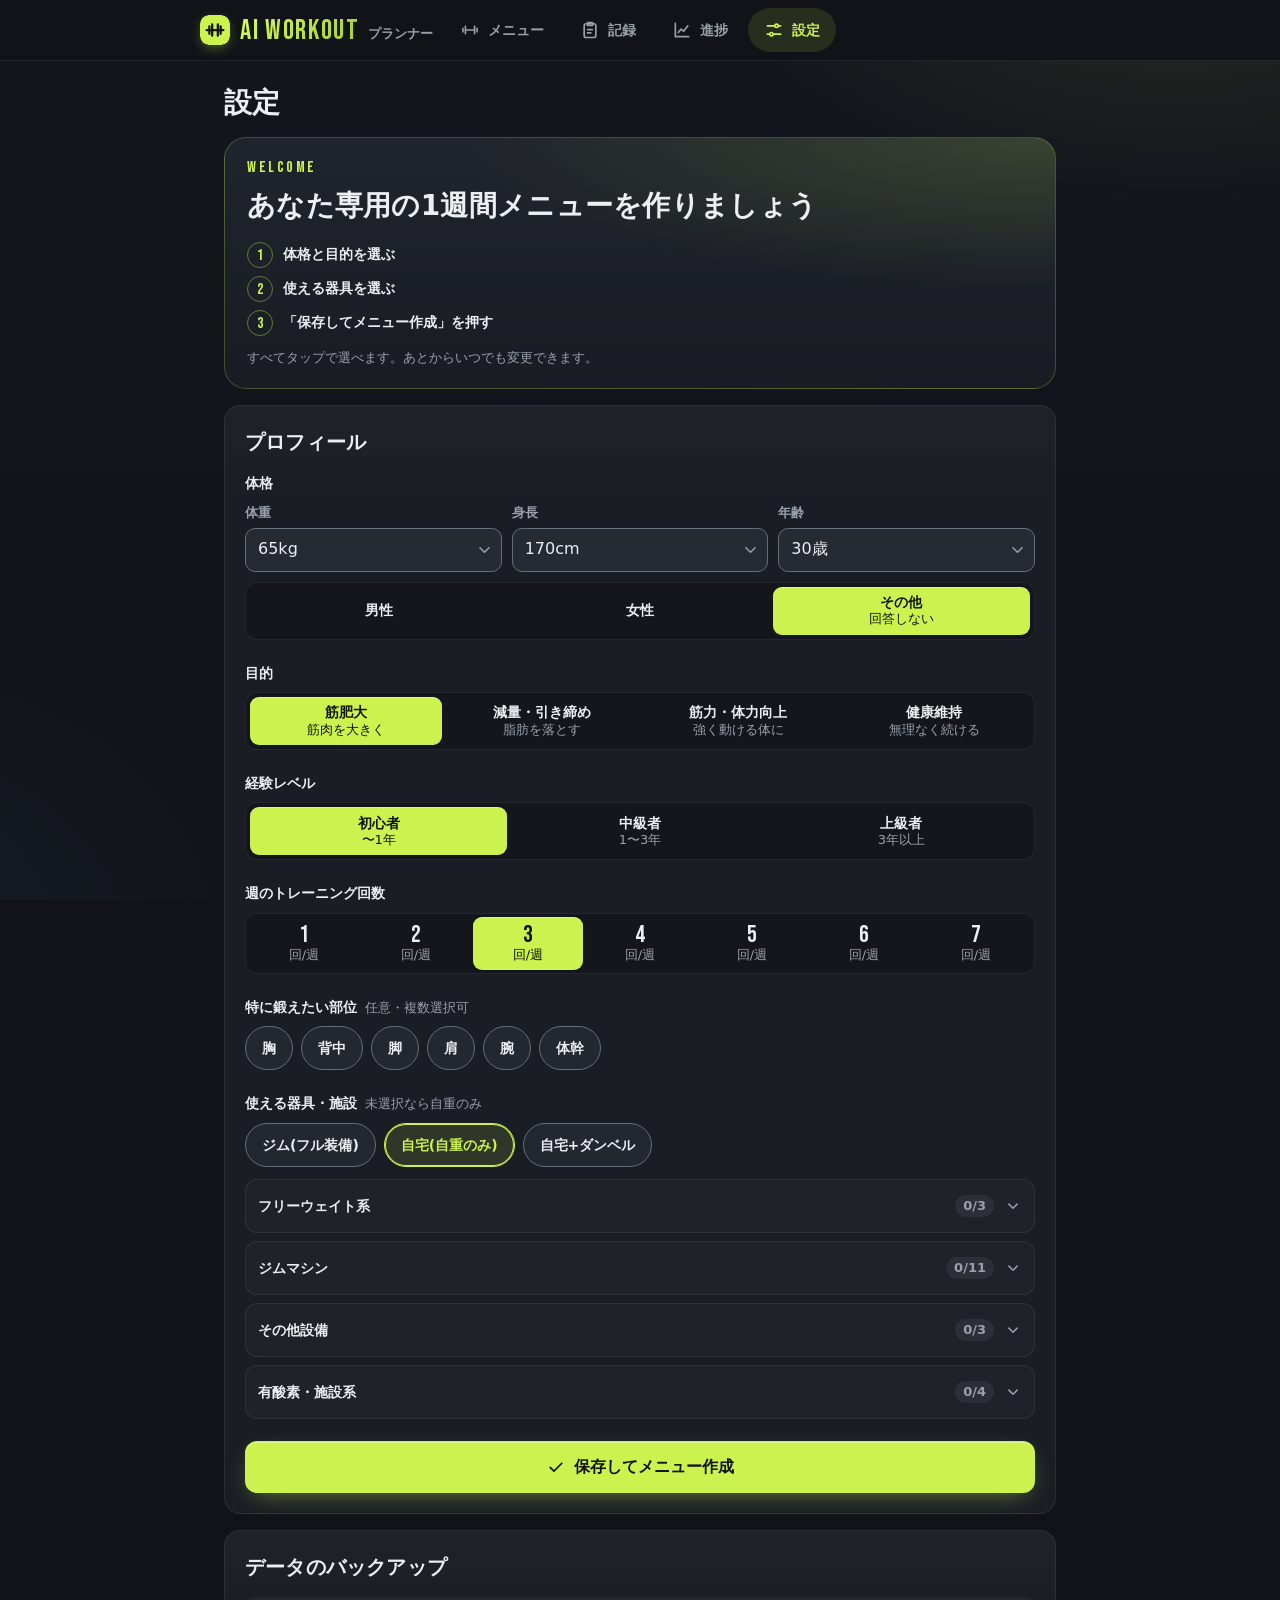
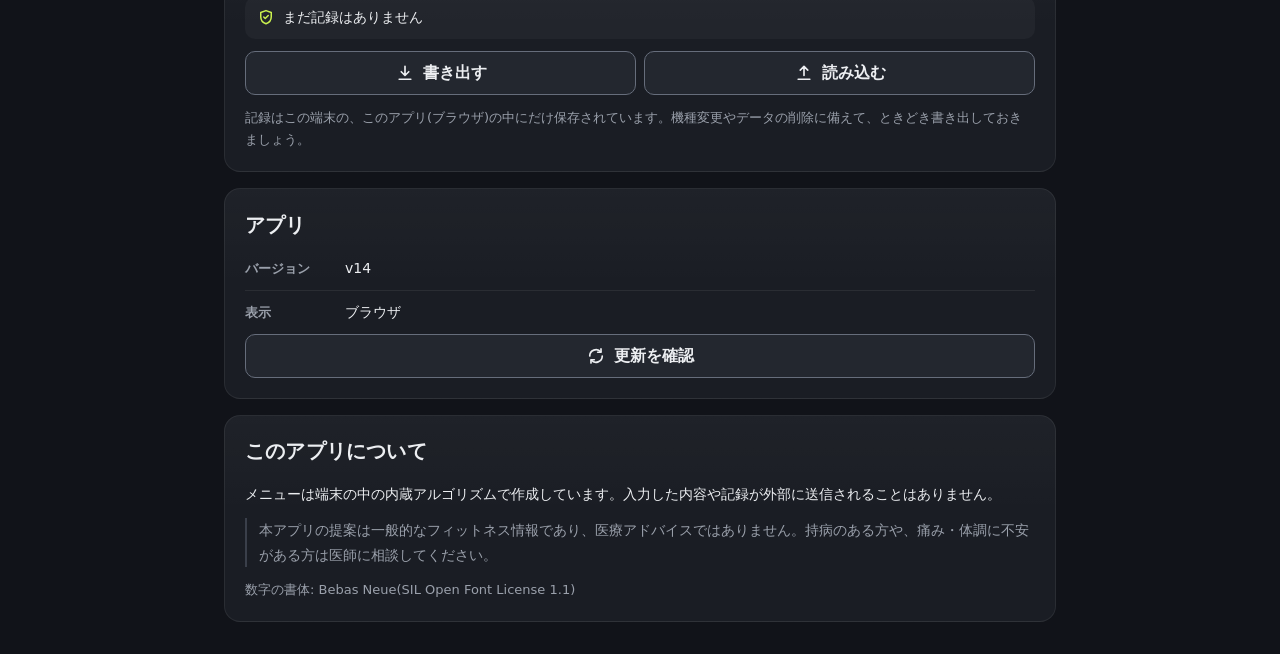
==== commit e73dca03: "v2: レビュー指摘の修正(目標表示・セッション画面・トースト・配色・アクセシビリティ ほか) Co-Authored-By: Claude Opus 5.5 <noreply@anthropic.c" ====
--- a/index.html
+++ b/index.html
@@ -19,6 +19,7 @@
   <link rel="stylesheet" href="session.css?v=14">
 </head>
 <body>
+  <a class="skip-link" href="#main">本文へ移動</a>
   <header class="app-bar">
     <div class="app-bar-inner">
       <p class="brand">
@@ -33,6 +34,14 @@
       <button type="button" id="app-reload" class="icon-btn app-bar-btn" aria-label="アプリを再読み込み" hidden><span data-icon="refresh"></span></button>
     </div>
   </header>
+
+  <!-- 広い画面ではアプリバーの中に並ぶので、キーボードの順番も見た目どおり本文より先にする -->
+  <nav class="tab-bar" aria-label="画面の切り替え">
+    <a class="tab" href="#menu" data-tab="menu"><span class="tab-ico" data-icon="dumbbell"></span><span class="tab-label">メニュー</span></a>
+    <a class="tab" href="#log" data-tab="log"><span class="tab-ico" data-icon="clipboard"></span><span class="tab-label">記録</span></a>
+    <a class="tab" href="#progress" data-tab="progress"><span class="tab-ico" data-icon="chart"></span><span class="tab-label">進捗</span></a>
+    <a class="tab" href="#settings" data-tab="settings"><span class="tab-ico" data-icon="sliders"></span><span class="tab-label">設定</span></a>
+  </nav>
 
   <main id="main" class="app-main">
     <noscript><p class="notice">このアプリを使うには JavaScript を有効にしてください。</p></noscript>
@@ -71,11 +80,11 @@
     </section>
   </main>
 
-  <div id="rest-timer" class="rest-timer" hidden role="timer" aria-label="休憩タイマー">
+  <div id="rest-timer" class="rest-timer" hidden role="region" aria-label="休憩タイマー">
     <div class="rest-timer-track" aria-hidden="true"><div class="rest-timer-bar"></div></div>
     <div class="rest-timer-main">
       <span class="rest-timer-label" aria-hidden="true">休憩</span>
-      <span class="rest-timer-time">0:00</span>
+      <span class="rest-timer-time" role="timer">0:00</span>
     </div>
     <div class="rest-timer-actions">
       <button type="button" class="rest-mini" data-rest="+15">+15秒</button>
@@ -86,14 +95,8 @@
     <span class="rest-timer-live sr-only" aria-live="polite"></span>
   </div>
 
-  <nav class="tab-bar" aria-label="画面の切り替え">
-    <a class="tab" href="#menu" data-tab="menu"><span class="tab-ico" data-icon="dumbbell"></span><span class="tab-label">メニュー</span></a>
-    <a class="tab" href="#log" data-tab="log"><span class="tab-ico" data-icon="clipboard"></span><span class="tab-label">記録</span></a>
-    <a class="tab" href="#progress" data-tab="progress"><span class="tab-ico" data-icon="chart"></span><span class="tab-label">進捗</span></a>
-    <a class="tab" href="#settings" data-tab="settings"><span class="tab-ico" data-icon="sliders"></span><span class="tab-label">設定</span></a>
-  </nav>
 
-  <div id="toast-region" class="toast-region"></div>
+  <section id="toast-region" class="toast-region" aria-label="通知"></section>
   <p id="sr-status" class="sr-only" role="status" aria-live="polite"></p>
 
   <dialog id="sheet" class="sheet" aria-labelledby="sheet-title">
--- a/style.css
+++ b/style.css
@@ -23,6 +23,7 @@
   --bg-hover: #2b303a;
   --bg-input: #262a33;
   --line: #3a3f4a;
+  --line-strong: #666d7b;     /* 操作部(選択欄・ボタン・チップ)の枠。背景に対して 3:1 以上(WCAG 1.4.11) */
   --line-soft: rgba(255, 255, 255, 0.07);
   --text: #eceef1;
   --text-dim: #9aa0ab;
@@ -107,7 +108,10 @@
 body {
   margin: 0;
   min-height: 100vh;
+  /* hidden だと body がスクロール領域になり、アプリバーの sticky が効かなくなる。clip はスクロール領域を作らない
+     (clip 未対応の古い iOS は hidden のまま) */
   overflow-x: hidden;
+  overflow-x: clip;
   /* iOS のバウンス・横向きの余白・ステータスバーの色は background-color から決まる */
   background-color: var(--bg);
   color: var(--text);
@@ -179,13 +183,40 @@
   border: 0;
 }
 
+/* 「本文へ移動」: キーボードで最初に止まったときだけ見える */
+.skip-link {
+  position: fixed;
+  top: calc(var(--sa-top) + 8px);
+  left: max(8px, var(--sa-left));
+  z-index: 100;
+  padding: 10px 16px;
+  border-radius: var(--radius-sm);
+  background: var(--accent);
+  color: var(--accent-ink);
+  font-size: var(--fs-sm);
+  font-weight: 800;
+  text-decoration: none;
+}
+.skip-link:not(:focus) {
+  width: 1px;
+  height: 1px;
+  padding: 0;
+  overflow: hidden;
+  clip-path: inset(50%);
+  white-space: nowrap;
+}
+.skip-link:focus { outline-color: #fff; }
+
+/* 本文の折り返し: 行末に1〜2文字だけ残る行を作らない(対応ブラウザのみ。未対応でも普通に折り返す) */
+p, li, dd, .notice-text, .tg-goal, .tg-prev { text-wrap: pretty; }
+
 .ico { width: 20px; height: 20px; flex-shrink: 0; }
 
 /* 数字は幅をそろえる */
 .num, .rx-n, .dt-num, .stat-value { font-variant-numeric: tabular-nums; }
 
 /* 日本語の見出しはプロポーショナル詰め(字間は広げない) */
-.view-title, .section-title, .card-title, .today-title, .ex-name, .cardio-name,
+.view-title, .section-title, .card-title, .today-title, .ex-name,
 .sheet-title, .welcome-title, .empty-title {
   font-feature-settings: "palt";
   letter-spacing: 0.01em;
@@ -198,7 +229,8 @@
   top: 0;
   z-index: 30;
   padding: var(--sa-top) max(var(--gutter), calc(var(--sa-right) + 8px)) 0 max(var(--gutter), calc(var(--sa-left) + 8px));
-  background: rgba(17, 19, 25, 0.82);
+  /* ほぼ不透明に(後ろのライムのカードが透けると、小さな文字の読みやすさ 4.5:1 を割る) */
+  background: rgba(17, 19, 25, 0.95);
   -webkit-backdrop-filter: saturate(140%) blur(16px);
   backdrop-filter: saturate(140%) blur(16px);
   border-bottom: 1px solid var(--line-soft);
@@ -439,7 +471,7 @@
 
 .btn-secondary {
   background: var(--bg-elevated);
-  border-color: var(--line);
+  border-color: var(--line-strong);
 }
 
 .btn-outline {
@@ -522,7 +554,7 @@
   min-width: 0;
   min-height: var(--control-h);
   padding: 0 30px 0 12px;
-  border: 1px solid var(--line);
+  border: 1px solid var(--line-strong);
   border-radius: var(--radius-sm);
   background: var(--bg-input) url("data:image/svg+xml,%3Csvg xmlns='http://www.w3.org/2000/svg' viewBox='0 0 12 8'%3E%3Cpath d='M1 1.5l5 5 5-5' fill='none' stroke='%239aa0ab' stroke-width='1.6' stroke-linecap='round' stroke-linejoin='round'/%3E%3C/svg%3E") no-repeat right 11px center / 11px 8px;
   color: var(--text);
@@ -530,10 +562,11 @@
   line-height: 1.3;
   text-overflow: ellipsis;
 }
+/* 選択欄・入力欄もほかの操作部と同じ 2px のライムの輪 */
 select:focus-visible {
-  outline: none;
+  outline: 2px solid var(--accent);
+  outline-offset: 2px;
   border-color: var(--accent);
-  box-shadow: var(--ring);
 }
 select:disabled { opacity: 0.45; }
 
@@ -658,7 +691,7 @@
   gap: 6px;
   min-height: var(--tap);
   padding: 0 16px;
-  border: 1px solid var(--line);
+  border: 1px solid var(--line-strong);
   border-radius: var(--radius-pill);
   background: var(--bg-elevated);
   color: var(--text);
@@ -703,7 +736,6 @@
 .tag--main { background: var(--accent-soft); color: var(--accent); }
 .tag--secondary { color: var(--text); }
 .tag--focus { background: var(--accent); color: var(--accent-ink); }
-.tag--dist { background: rgba(124, 196, 255, 0.12); color: var(--ai); }
 
 .badge {
   display: inline-flex;
@@ -1021,6 +1053,31 @@
   color: var(--text-dim);
 }
 .meta-line > span:not(.sep) { display: inline-block; }
+
+/* 週のセット数(部位ごと) */
+.vol-row {
+  display: flex;
+  flex-wrap: wrap;
+  align-items: center;
+  gap: 6px 8px;
+  margin-bottom: var(--sp-3);
+}
+.vol-k { font-size: var(--fs-xs); font-weight: 700; color: var(--text-dim); }
+.vol-list { display: flex; flex-wrap: wrap; gap: 4px; list-style: none; }
+.vol-chip {
+  display: inline-flex;
+  align-items: baseline;
+  gap: 4px;
+  height: 24px;
+  padding: 3px 8px 0;
+  border: 1px solid var(--line-soft);
+  border-radius: var(--radius-pill);
+  font-size: var(--fs-xs);
+  font-weight: 700;
+  color: var(--text-dim);
+  line-height: 1.4;
+}
+.vol-chip b { font-family: var(--font-display); font-size: var(--fs-md); font-weight: 400; line-height: 1; color: var(--text); }
 .meta-line .sep { opacity: 0.6; }
 
 /* このメニューのポイント */
@@ -1125,6 +1182,7 @@
   gap: 4px var(--sp-2);
   padding: 2px 2px 4px;
 }
+.day-head.is-empty { padding: 0; }
 .day-meta {
   min-width: 0;
   font-size: var(--fs-sm);
@@ -1278,7 +1336,7 @@
 .rx-n .tl {
   margin: 0 1px;
   font-family: var(--font-ja);
-  font-size: 0.55em;
+  font-size: var(--fs-sm);
   color: var(--text-dim);
   vertical-align: 0.2em;
 }
@@ -1291,10 +1349,10 @@
   min-height: 40px;
   margin-left: auto;
   padding: 0 14px 0 10px;
-  border: 1px solid var(--accent-line);
+  border: 1px solid var(--line-strong);
   border-radius: var(--radius-pill);
-  background: var(--accent-soft);
-  color: var(--accent);
+  background: var(--bg-elevated);
+  color: var(--text);
   font-size: var(--fs-sm);
   font-weight: 700;
   white-space: nowrap;
@@ -1303,8 +1361,8 @@
 /* 見た目は 40px、押せる範囲は上下に広げて 44px 以上 */
 .rest-btn { position: relative; }
 .rest-btn::after { content: ""; position: absolute; inset: -3px 0; }
-.rest-btn .ico { width: 18px; height: 18px; }
-.rest-btn:active { background: rgba(203, 242, 79, 0.22); }
+.rest-btn .ico { width: 18px; height: 18px; color: var(--accent); }
+.rest-btn:active { background: var(--bg-hover); }
 .rx-rest { margin-left: auto; font-size: var(--fs-sm); color: var(--text-dim); white-space: nowrap; }
 
 /* 目標(前回の記録から) */
@@ -1321,6 +1379,7 @@
 }
 .tg-ico { grid-row: 1 / span 2; width: 16px; height: 16px; margin-top: 3px; color: var(--accent); }
 .tg-goal { min-width: 0; font-weight: 700; overflow-wrap: anywhere; }
+.tg-hint { display: block; font-size: var(--fs-xs); font-weight: 400; color: var(--text-dim); }
 .tg-k { margin-right: 6px; font-size: var(--fs-xs); font-weight: 800; color: var(--accent); }
 .tg-prev { grid-column: 2; min-width: 0; font-size: var(--fs-xs); color: var(--text-dim); overflow-wrap: anywhere; }
 
@@ -1339,59 +1398,34 @@
 }
 .tip-ico { width: 18px; height: 18px; margin-top: 2px; color: var(--ai); }
 
-/* 有酸素 */
-.cardio {
-  display: grid;
-  grid-template-columns: 40px minmax(0, 1fr) auto;
-  gap: var(--sp-3);
-  align-items: start;
-  padding: 12px 8px 12px 12px;
-  border: 1px solid rgba(124, 196, 255, 0.16);
-  border-radius: var(--radius);
+/* 有酸素(筋トレの種目カードと同じ骨組み。青で区別する) */
+.ex--cardio {
+  border-color: rgba(124, 196, 255, 0.18);
   background:
     linear-gradient(90deg, rgba(124, 196, 255, 0.06), transparent 50%),
     var(--bg-panel);
 }
-.cardio-ico {
-  display: grid;
-  place-items: center;
-  width: 40px;
-  height: 40px;
-  border-radius: var(--radius-md);
-  background: rgba(124, 196, 255, 0.12);
-  color: var(--ai);
-}
-.cardio-body { min-width: 0; }
-.cardio-label {
-  display: flex;
-  align-items: center;
-  gap: 6px;
-  font-size: var(--fs-xs);
-  font-weight: 700;
-  color: var(--ai);
-}
-.cardio-name {
-  display: flex;
-  flex-wrap: wrap;
-  align-items: center;
-  gap: 4px 8px;
-  margin-top: 2px;
-  font-size: var(--fs-md);
-  font-weight: 800;
-  line-height: 1.4;
-  overflow-wrap: anywhere;
+.ex--cardio .ex-num { color: var(--ai); }
+.tag--cardio { background: rgba(124, 196, 255, 0.12); color: var(--ai); }
+.ex-desc {
+  display: flex;
+  gap: 8px;
+  margin: 8px 4px 0 var(--ex-indent);
+  font-size: var(--fs-sm);
+  line-height: 1.55;
+  color: var(--text-dim);
   text-wrap: pretty;
 }
-.cardio-dur { margin-top: 2px; font-size: var(--fs-sm); color: var(--text-dim); }
-.cardio .ex-target { margin: 8px 0 0; }
-.cardio .swap-btn { margin: -6px -2px 0 0; }
+.desc-ico { width: 16px; height: 16px; margin-top: 3px; color: var(--ai); }
 
 .day-actions {
   display: grid;
-  grid-template-columns: repeat(auto-fit, minmax(min(150px, 100%), 1fr));
+  /* 2つ並べると文字が折り返す幅では、先に縦に積む */
+  grid-template-columns: repeat(auto-fit, minmax(min(164px, 100%), 1fr));
   gap: 10px;
   padding-top: var(--sp-2);
 }
+.day-actions .btn { white-space: nowrap; }
 
 /* メニューの調整(2×2) */
 .consult-grid {
@@ -1408,7 +1442,7 @@
   min-width: 0;
   min-height: 84px;
   padding: 12px;
-  border: 1px solid var(--line);
+  border: 1px solid var(--line-strong);
   border-radius: var(--radius-md);
   background: var(--bg-elevated);
   color: var(--text);
@@ -1417,7 +1451,7 @@
 }
 .consult-ico { width: 22px; height: 22px; margin-bottom: 4px; color: var(--accent); }
 .consult-label { font-size: var(--fs-sm); font-weight: 800; line-height: 1.35; }
-.consult-cap { font-size: var(--fs-xs); line-height: 1.4; color: var(--text-dim); }
+.consult-cap { font-size: var(--fs-xs); line-height: 1.4; color: var(--text-dim); word-break: keep-all; overflow-wrap: anywhere; }
 .consult-btn[aria-disabled="true"] { opacity: 0.5; }
 .consult-btn[aria-disabled="true"] .consult-ico { color: var(--text-dim); }
 
@@ -1432,6 +1466,7 @@
 .hint-ico { width: 16px; height: 16px; }
 
 .plan-notes > summary, .advice > summary { font-size: var(--fs-md); }
+.plan-notes .fold-label { word-break: keep-all; overflow-wrap: anywhere; }
 .advice .note-list { margin-top: 4px; }
 
 /* 変更した箇所を一瞬光らせる(動きを減らす設定では menu.js が付けない) */
@@ -1528,6 +1563,7 @@
   font-weight: 700;
   color: var(--text-dim);
 }
+.rec-fields--w { grid-template-columns: minmax(0, 1.4fr) minmax(0, 1fr) minmax(0, 1fr); }
 .rec-field select { padding-left: 10px; padding-right: 24px; background-position: right 8px center; }
 .rec-field select.is-unset {
   border-color: var(--accent);
@@ -1588,6 +1624,7 @@
 .compose-titles { min-width: 0; }
 .compose-titles .eyebrow { margin-bottom: 4px; }
 .compose-clear { font-size: var(--fs-xs); color: var(--text-dim); }
+.compose-head > .btn { flex-shrink: 0; white-space: nowrap; }
 .compose .field-legend { margin-left: 4px; }
 .date-other { margin-top: var(--sp-2); }
 
@@ -1618,6 +1655,9 @@
   padding: 0 14px 0 10px;
 }
 .pick-chip .ico { width: 16px; height: 16px; color: var(--accent); }
+/* フォームに入っている種目 */
+.pick-chip.is-added { border-color: var(--accent-line); background: var(--accent-soft); }
+.pick-chip.is-added .ico { stroke-width: 2.6; }
 .pick-chip-text {
   min-width: 0;
   overflow: hidden;
@@ -1665,14 +1705,14 @@
   overflow-wrap: anywhere;
 }
 .entry-sub {
-  overflow: hidden;
   font-size: var(--fs-xs);
   line-height: 1.5;
   color: var(--text-dim);
-  white-space: nowrap;
-  text-overflow: ellipsis;
+  overflow-wrap: anywhere;
+  text-wrap: pretty;
 }
 .entry-sub .tag { height: 18px; margin-right: 6px; vertical-align: 1px; }
+.sub-val { display: inline-block; max-width: 100%; }
 .entry-remove { margin: -4px -6px -4px 0; }
 .entry-remove .ico { width: 18px; height: 18px; }
 .entry-fields { margin-top: 8px; }
@@ -1726,9 +1766,10 @@
 .pr-list li {
   display: grid;
   grid-template-columns: minmax(0, 1fr) auto;
-  grid-template-areas: "name val" "kind val";
+  grid-template-areas: "name name" "kind val"; /* 種目名は1行を広く使い、数字は2行目の右に */
+  align-items: baseline;
   column-gap: var(--sp-3);
-  padding: 8px 12px;
+  padding: 8px 12px 10px;
   border-radius: var(--radius-sm);
   background: rgba(0, 0, 0, 0.22);
 }
@@ -1736,7 +1777,6 @@
 .pr-kind { grid-area: kind; font-size: var(--fs-xs); font-weight: 700; color: var(--accent); }
 .pr-val {
   grid-area: val;
-  align-self: center;
   display: flex;
   align-items: baseline;
   gap: 3px;
@@ -1847,7 +1887,7 @@
   white-space: nowrap;
   text-overflow: ellipsis;
 }
-.log-pr { display: grid; flex-shrink: 0; color: var(--accent); }
+.log-pr { display: grid; flex-shrink: 0; color: var(--text-dim); } /* 一覧では控えめに(祝福は保存時と自己ベストの欄で) */
 .log-pr .ico { width: 18px; height: 18px; }
 .log-chev { width: 18px; height: 18px; color: var(--text-dim); transition: transform 0.2s var(--ease); }
 .log-item.is-open .log-chev { transform: rotate(180deg); }
@@ -1884,6 +1924,12 @@
   white-space: nowrap;
 }
 .le-sub { flex-basis: 100%; font-size: var(--fs-xs); color: var(--text-dim); overflow-wrap: anywhere; }
+/* スマホ: 種目名を1行目いっぱいに、値はその下に(名前が単語の途中で折れないように) */
+@media (max-width: 559px) {
+  .le { flex-direction: column; align-items: flex-start; }
+  .le-name { flex-basis: auto; width: 100%; }
+  .le-num { margin-left: 0; color: var(--text); font-weight: 700; }
+}
 .tag--pr { gap: 3px; background: var(--accent-soft); color: var(--accent); }
 .tag--pr .ico { width: 12px; height: 12px; stroke-width: 2.4; }
 .tag--legacy { background: rgba(255, 196, 90, 0.12); color: #ffd48a; }
@@ -1946,7 +1992,9 @@
 .pick-ico { width: 44px; height: 44px; }
 .pick-ico svg { width: 34px; height: 34px; }
 .pick-text { display: flex; flex: 1; flex-direction: column; min-width: 0; line-height: 1.4; }
-.pick-name { font-size: var(--fs-sm); font-weight: 700; overflow-wrap: anywhere; }
+.pick-name { font-size: var(--fs-sm); font-weight: 700; overflow-wrap: anywhere; text-wrap: balance; }
+.pick-name .tag { margin-left: 6px; vertical-align: 1px; }
+.tag--added { background: var(--accent-soft); color: var(--accent); }
 .pick-sub {
   overflow: hidden;
   font-size: var(--fs-xs);
@@ -1986,17 +2034,17 @@
   min-width: 0;
   min-height: var(--control-h);
   padding: 0 12px;
-  border: 1px solid var(--line);
+  border: 1px solid var(--line-strong);
   border-radius: var(--radius-sm);
   background: var(--bg-input);
   color: var(--text);
   font-size: var(--fs-md); /* 16px 未満だと iOS がフォーカス時に拡大する */
 }
-.text-input:focus-visible { outline: none; border-color: var(--accent); box-shadow: var(--ring); }
+.text-input:focus-visible { outline: 2px solid var(--accent); outline-offset: 2px; border-color: var(--accent); }
 
 /* ---------- 進捗画面 ---------- */
 
-.progress-grid {
+.progress-grid, .pg-col {
   display: flex;
   flex-direction: column;
   gap: var(--sp-4);
@@ -2022,9 +2070,10 @@
 
 /* カレンダー(B33 I14) */
 .cal {
-  width: calc(100% + 8px);
-  max-width: 440px;
-  margin: -4px -4px 0;
+  /* カードの余白に少しはみ出して、390px 幅でも1マス 44px を確保する */
+  width: calc(100% + 16px);
+  max-width: 448px;
+  margin: -4px -8px 0;
   border-collapse: separate;
   border-spacing: 4px;
   table-layout: fixed;
@@ -2055,8 +2104,9 @@
   font-variant-numeric: tabular-nums;
   line-height: 1;
 }
-.cal-cell.is-done { background: var(--accent-dark); color: var(--accent-ink); }
-.cal-cell.is-multi { background: var(--accent); }
+/* 記録のある日は淡いライム、2回以上の日だけ塗りつぶし(一面ライムにして他の数字より目立たないように) */
+.cal-cell.is-done { background: var(--accent-soft); color: var(--accent); box-shadow: inset 0 0 0 1px var(--accent-line); }
+.cal-cell.is-multi { background: var(--accent); color: var(--accent-ink); }
 /* 2回以上の日は右上に小さな点 */
 .cal-cell.is-multi::after, .lg-multi::after {
   content: "";
@@ -2071,6 +2121,7 @@
 .cal-cell.is-future { background: transparent; box-shadow: inset 0 0 0 1px rgba(255, 255, 255, 0.06); }
 /* 今日: ライムの上でも暗い面の上でも見える白い輪(内側に面の色のすき間) */
 .cal-cell.is-today { box-shadow: 0 0 0 2px var(--bg-panel), 0 0 0 4px #fff; }
+.cal-cell.is-today.is-done:not(.is-multi) { box-shadow: inset 0 0 0 1px var(--accent-line), 0 0 0 2px var(--bg-panel), 0 0 0 4px #fff; }
 .cal-cell.is-today:not(.is-done) { color: #fff; }
 .cal-cell.is-month:not(.is-done) { color: var(--text); }
 .cal-cell[aria-pressed="true"] { box-shadow: inset 0 0 0 2px var(--accent-ink), 0 0 0 2px var(--bg-panel), 0 0 0 4px var(--accent); }
@@ -2088,7 +2139,7 @@
 }
 .cal-legend li { display: flex; align-items: center; gap: 6px; }
 .lg { position: relative; width: 14px; height: 14px; border-radius: 4px; background: rgba(255, 255, 255, 0.05); }
-.lg-done { background: var(--accent-dark); }
+.lg-done { background: var(--accent-soft); box-shadow: inset 0 0 0 1px var(--accent-line); }
 .lg-multi { background: var(--accent); }
 .lg-multi::after { top: 2px; right: 2px; width: 4px; height: 4px; }
 .lg-today { box-shadow: inset 0 0 0 2px #fff; }
@@ -2224,16 +2275,13 @@
 .pb-ico .ico { width: 18px; height: 18px; }
 .pb-main { display: flex; flex: 1; flex-direction: column; gap: 2px; min-width: 0; }
 .pb-name {
-  display: flex;
-  flex-wrap: wrap;
-  align-items: center;
-  gap: 4px 6px;
   font-size: var(--fs-sm);
   font-weight: 800;
   line-height: 1.4;
   overflow-wrap: anywhere;
 }
 .pb-sub { font-size: var(--fs-xs); line-height: 1.5; color: var(--text-dim); }
+.pb-new { font-weight: 700; color: var(--accent); white-space: nowrap; }
 .pb-val {
   display: flex;
   flex-direction: column;
@@ -2264,7 +2312,7 @@
   height: var(--control-h-lg);
   flex-shrink: 0;
   padding: 0;
-  border: 1px solid var(--line);
+  border: 1px solid var(--line-strong);
   border-radius: var(--radius-md);
   background: var(--bg-elevated);
   color: var(--text);
@@ -2319,6 +2367,7 @@
 .badge-item {
   display: grid;
   grid-template-columns: 36px minmax(0, 1fr);
+  grid-template-rows: auto 1fr; /* 同じ行のバッジが高さをそろえたとき、余白は本文側に入れる */
   grid-template-areas: "ico state" "body body";
   gap: var(--sp-2);
   min-width: 0;
@@ -2357,18 +2406,51 @@
 }
 .is-got .badge-state { color: var(--accent); }
 .badge-state .ico { width: 14px; height: 14px; stroke-width: 3; }
-.badge-body { grid-area: body; min-width: 0; }
-.badge-name { font-size: var(--fs-sm); font-weight: 800; line-height: 1.4; }
-.badge-need { margin-top: 2px; font-size: var(--fs-xs); line-height: 1.5; color: var(--text-dim); text-wrap: pretty; }
+.badge-body { grid-area: body; display: flex; flex-direction: column; min-width: 0; }
+/* 日本語を文節で折り返す(対応ブラウザのみ。「初の自己ベス/ト」のような1文字だけの行を避ける) */
+.badge-name { font-size: var(--fs-sm); font-weight: 800; line-height: 1.4; word-break: auto-phrase; text-wrap: balance; }
+.badge-need { margin: 2px 0 var(--sp-2); font-size: var(--fs-xs); line-height: 1.5; color: var(--text-dim); word-break: auto-phrase; text-wrap: pretty; }
 .badge-meter {
   height: 4px;
-  margin-top: var(--sp-2);
+  margin-top: auto; /* 進み具合のバーはカードの下端にそろえる */
   overflow: hidden;
   border-radius: 2px;
   background: rgba(255, 255, 255, 0.08);
 }
 .badge-meter span { display: block; height: 100%; border-radius: 2px; background: var(--accent-dark); }
 .is-got .badge-meter { display: none; }
+.is-got .badge-need { margin-bottom: 0; }
+
+/* スマホ: ワンタップ候補は横にスクロールする1列(長い種目名で縦に何行も並ぶのを防ぐ。右端がぼけて続きがあると分かる) */
+@media (max-width: 559px) {
+  .picks {
+    flex-wrap: nowrap;
+    margin: -4px -12px;
+    padding: 4px 12px; /* フォーカスの輪(2px+2px)が切れない余白 */
+    overflow-x: auto;
+    overscroll-behavior-x: contain;
+    scroll-padding-inline: 12px;
+    scrollbar-width: none;
+    -webkit-mask-image: linear-gradient(90deg, transparent, #000 12px, #000 calc(100% - 28px), transparent);
+    mask-image: linear-gradient(90deg, transparent, #000 12px, #000 calc(100% - 28px), transparent);
+  }
+  .picks::-webkit-scrollbar { display: none; }
+  .pick-chip { flex-shrink: 0; max-width: 85%; }
+}
+
+/* 320px 級の画面: バッジは1列の横長(2列だと名前が1文字だけ次の行に落ちる) */
+@media (max-width: 359px) {
+  .badge-grid { grid-template-columns: minmax(0, 1fr); }
+  .badge-item {
+    grid-template-columns: 36px minmax(0, 1fr) auto;
+    grid-template-rows: auto;
+    grid-template-areas: "ico body state";
+    align-items: center;
+    gap: var(--sp-3);
+    padding: 10px 12px;
+  }
+  .badge-state { align-self: center; }
+}
 
 @media (min-width: 560px) {
   .compose { padding: 18px 18px 20px; }
@@ -2403,7 +2485,7 @@
   .pb-row:hover { background: rgba(255, 255, 255, 0.03); }
   .step-btn:hover { background: var(--bg-hover); }
   button.cal-cell:hover { filter: brightness(1.08); }
-  .text-input:hover { border-color: #4a505c; }
+  .text-input:hover { border-color: #7d8494; }
 }
 
 /* ---------- 設定画面 ---------- */
@@ -2666,6 +2748,8 @@
   pointer-events: none;
 }
 .sheet .toast-region { bottom: calc(var(--sa-bottom) + 96px); }
+/* セッション画面(全画面)の上にも出す(保存の失敗などが隠れないように) */
+body.session-open .toast-region { z-index: calc(var(--ses-z, 900) + 30); bottom: calc(var(--ses-foot-h, 73px) + var(--sa-bottom) + var(--timer-space) + 10px); }
 
 .toast {
   display: flex;
@@ -2707,6 +2791,11 @@
   white-space: nowrap;
 }
 .toast-close .ico { width: 18px; height: 18px; }
+/* 狭い画面で操作ボタン付きのとき: 文は1行目いっぱいに、「元に戻す」と閉じるは2行目の右へ(文が3行に細切れにならない) */
+/* 操作ボタン付きのとき: 文が収まるうちは1行、文が長いときだけ「元に戻す」と閉じるを2行目の右へ */
+.toast:has(.toast-action) { flex-wrap: wrap; row-gap: 0; }
+.toast:has(.toast-action) .toast-msg { flex: 1 1 12em; }
+.toast:has(.toast-action) .toast-action { margin-left: auto; }
 
 @media (prefers-reduced-motion: no-preference) {
   .toast { animation: toast-in 0.24s var(--ease); }
@@ -2735,6 +2824,8 @@
   box-shadow: 0 -16px 48px rgba(0, 0, 0, 0.55);
 }
 .sheet[open] { display: flex; flex-direction: column; }
+/* 開いた直後(ダブルタップの2回目)は中のボタン・選択欄・背景に当たらないようにする(app.js) */
+.sheet.is-opening { pointer-events: none; }
 .sheet::backdrop {
   background: rgba(6, 7, 10, 0.64);
   -webkit-backdrop-filter: blur(2px);
@@ -2823,6 +2914,24 @@
 @media (max-width: 359px) {
   .field-grid { grid-template-columns: repeat(2, minmax(0, 1fr)); }
   .brand-ja { display: none; }
+  /* 種目カード: ⓘ・入れ替えを名前の行へ移し、タグに幅いっぱいを使わせる(★強化 が1つだけ次の行に落ちない) */
+  .ex-head { grid-template-areas: "num name actions" ". tags tags"; }
+  .ex-actions { align-self: start; margin: -8px -2px 0 0; }
+  .rest-btn { padding: 0 10px 0 8px; font-size: var(--fs-xs); }
+  .rec-field select { padding-right: 20px; background-position: right 6px center; }
+}
+
+/* 縦の短い画面(iPhone SE など): 今日のカードを詰めて、最初の種目が早く見えるように */
+@media (max-height: 700px) and (max-width: 559px) {
+  .app-main { padding-top: var(--sp-3); }
+  .view-head { margin-bottom: var(--sp-3); }
+  .today-card { padding-top: 12px; padding-bottom: 12px; }
+  .today-title { margin-top: 6px; }
+  .today-list { display: none; }
+  .today-actions { margin-top: var(--sp-3); }
+  .week-progress { margin-top: 10px; }
+  .plan-line, .vol-row { margin-bottom: var(--sp-2); }
+  .day-panel { margin-top: var(--sp-2); }
 }
 
 @media (min-width: 560px) {
@@ -2838,7 +2947,8 @@
 
 /* 広い画面: タブをアプリバーの中央へ移し、メニュー画面の上段を2列に */
 @media (min-width: 900px) {
-  :root { --tabbar-h: 0px; --appbar-h: 60px; }
+  /* 広い画面は見出しと補足の文字を1段大きく */
+  :root { --tabbar-h: 0px; --appbar-h: 60px; --fs-xl: 1.75rem; --fs-lg: 1.25rem; --fs-xs: 0.8125rem; }
   .app-main { padding-top: var(--sp-6); }
 
   .tab-bar {
@@ -2859,7 +2969,7 @@
   .tab {
     flex-direction: row;
     gap: 8px;
-    height: 40px;
+    height: var(--tap); /* タブレット(タッチ)でも 44px */
     margin: auto 0;
     padding: 0 16px;
     border-radius: var(--radius-pill);
@@ -2907,7 +3017,7 @@
   .icon-btn:hover { color: var(--text); background: var(--bg-hover); }
   .info-btn:hover, .swap-btn:not([aria-disabled="true"]):hover { color: var(--accent); background: transparent; }
   .info-btn:hover::before, .swap-btn:not([aria-disabled="true"]):hover::before { border-color: var(--accent-line); }
-  .rest-btn:hover { background: rgba(203, 242, 79, 0.2); }
+  .rest-btn:hover { background: var(--bg-hover); }
   .chip[aria-pressed="true"]:hover { background: rgba(203, 242, 79, 0.18); }
   .day-tab:not([aria-selected="true"]):hover { border-color: var(--line); color: var(--text); }
   .seg-opt:not(:has(input:checked)):hover { background: rgba(255, 255, 255, 0.05); }
@@ -2915,7 +3025,7 @@
   .fold > summary:hover .fold-label { color: #fff; }
   .tab:not([aria-current="page"]):hover { color: var(--text); }
   .link-btn:hover, .toast-action:hover { color: #dcfa7c; }
-  select:hover { border-color: #4a505c; }
+  select:hover { border-color: #7d8494; }
 }
 
 /* ---------- 動きを減らす設定 ---------- */
--- a/session.css
+++ b/session.css
@@ -312,11 +312,32 @@
 }
 
 .ses-title {
+  display: flex;
+  flex-wrap: wrap;
+  align-items: center;
+  gap: 2px 8px;
   font-size: var(--fs-lg);
   font-weight: 800;
   line-height: 1.35;
   font-feature-settings: "palt";
   overflow-wrap: anywhere;
+}
+
+/* メニュー画面と同じ DAY 番号のチップ */
+.ses-day-chip {
+  display: inline-flex;
+  align-items: center;
+  height: 22px;
+  padding: 3px 7px 0;
+  border-radius: 6px;
+  background: var(--grad-accent);
+  color: var(--accent-ink);
+  font-family: var(--font-display);
+  font-size: var(--fs-md);
+  font-weight: 400;
+  letter-spacing: 0.06em;
+  line-height: 1;
+  white-space: nowrap;
 }
 
 .ses-pause {
@@ -552,6 +573,7 @@
   line-height: 1.4;
   font-feature-settings: "palt";
   overflow-wrap: anywhere;
+  text-wrap: balance; /* 「インクラインダンベルプレ/ス」のように1文字だけ次の行に落ちないように */
 }
 
 .ses-star {
@@ -569,6 +591,20 @@
 /* 「・」の区切りでだけ改行する */
 .ses-meta-part {
   white-space: nowrap;
+}
+
+/* カード右上: 完了数と、やり方・入れ替え(メニュー画面の種目カードと同じ位置) */
+.ses-card-side {
+  flex: none;
+  display: flex;
+  flex-direction: column;
+  align-items: flex-end;
+  gap: 2px;
+}
+
+.ses-card-tools {
+  display: flex;
+  margin-right: -6px;
 }
 
 .ses-card-count {
@@ -628,6 +664,21 @@
 
 .ses-note.is-target .ses-note-label {
   color: var(--accent);
+}
+
+/* 記録の無い重り種目の目安の重さ */
+.ses-note.is-guess {
+  border: 1px dashed var(--line-strong, var(--line));
+  background: transparent;
+}
+
+.ses-note.is-guess .ses-note-value {
+  font-weight: 400;
+  color: var(--text-dim);
+}
+
+.ses-step-weight.is-guess .ses-val-text b {
+  color: var(--text-dim);
 }
 
 /* ---------- セットの行 ---------- */
@@ -692,10 +743,15 @@
   min-width: 0;
 }
 
-.ses-set.is-done .ses-set-a,
-.ses-set.is-done .ses-set-b,
+/* 完了したセット: 文字は透明度ではなく色で控えめにする(読める濃さ 4.5:1 以上を保つ)。完了の目印はライムの ✓ */
+.ses-set.is-done .ses-step-btn,
+.ses-set.is-done .ses-hold {
+  opacity: 0.4;
+}
+
+.ses-set.is-done .ses-val-text b,
 .ses-set.is-done .ses-set-no {
-  opacity: 0.55;
+  color: var(--text-dim);
 }
 
 .ses-check {
@@ -768,7 +824,8 @@
 }
 
 .ses-val:focus-within {
-  box-shadow: 0 0 0 2px var(--accent);
+  outline: 2px solid var(--accent);
+  outline-offset: 2px;
 }
 
 .ses-val-text {
@@ -1073,10 +1130,23 @@
 /* ---------- 下部のボタン帯 ---------- */
 
 .ses-foot {
+  position: relative;
   flex: none;
   padding: 10px max(var(--sp-3), var(--sa-right)) calc(10px + var(--sa-bottom)) max(var(--sp-3), var(--sa-left));
   background: var(--ses-bar-glass);
   border-top: 1px solid var(--line);
+}
+
+/* 休憩タイマーと下のボタン帯のすき間から、後ろのカードの端がのぞかないよう背景色でふさぐ */
+body.timer-open .ses-foot::before {
+  content: "";
+  position: absolute;
+  left: 0;
+  right: 0;
+  bottom: 100%;
+  height: 20px;
+  background: linear-gradient(rgba(17, 19, 25, 0), var(--bg) 60%);
+  pointer-events: none;
 }
 
 .ses-foot-inner {
@@ -1164,6 +1234,11 @@
   .ses-card-head {
     gap: 10px;
   }
+
+  /* 種目名が途中で折れないよう、狭い画面では器具アイコンを省く */
+  .ses-card-icon {
+    display: none;
+  }
 }
 
 /* 広い画面: セットを1行に [番号] [重量] [回数] [✓] */
@@ -1171,6 +1246,13 @@
   .ses-set {
     grid-template-columns: 22px minmax(0, 1fr) minmax(0, 1fr) 56px;
     grid-template-areas: "no a b check";
+    column-gap: var(--sp-3);
+  }
+
+  /* 重量と回数の2つのステッパーが1つに見えないよう、間に区切り線を入れる */
+  .ses-set-b {
+    padding-left: var(--sp-3);
+    border-left: 1px solid var(--line);
   }
 
   .ses-card.is-cardio .ses-set {
